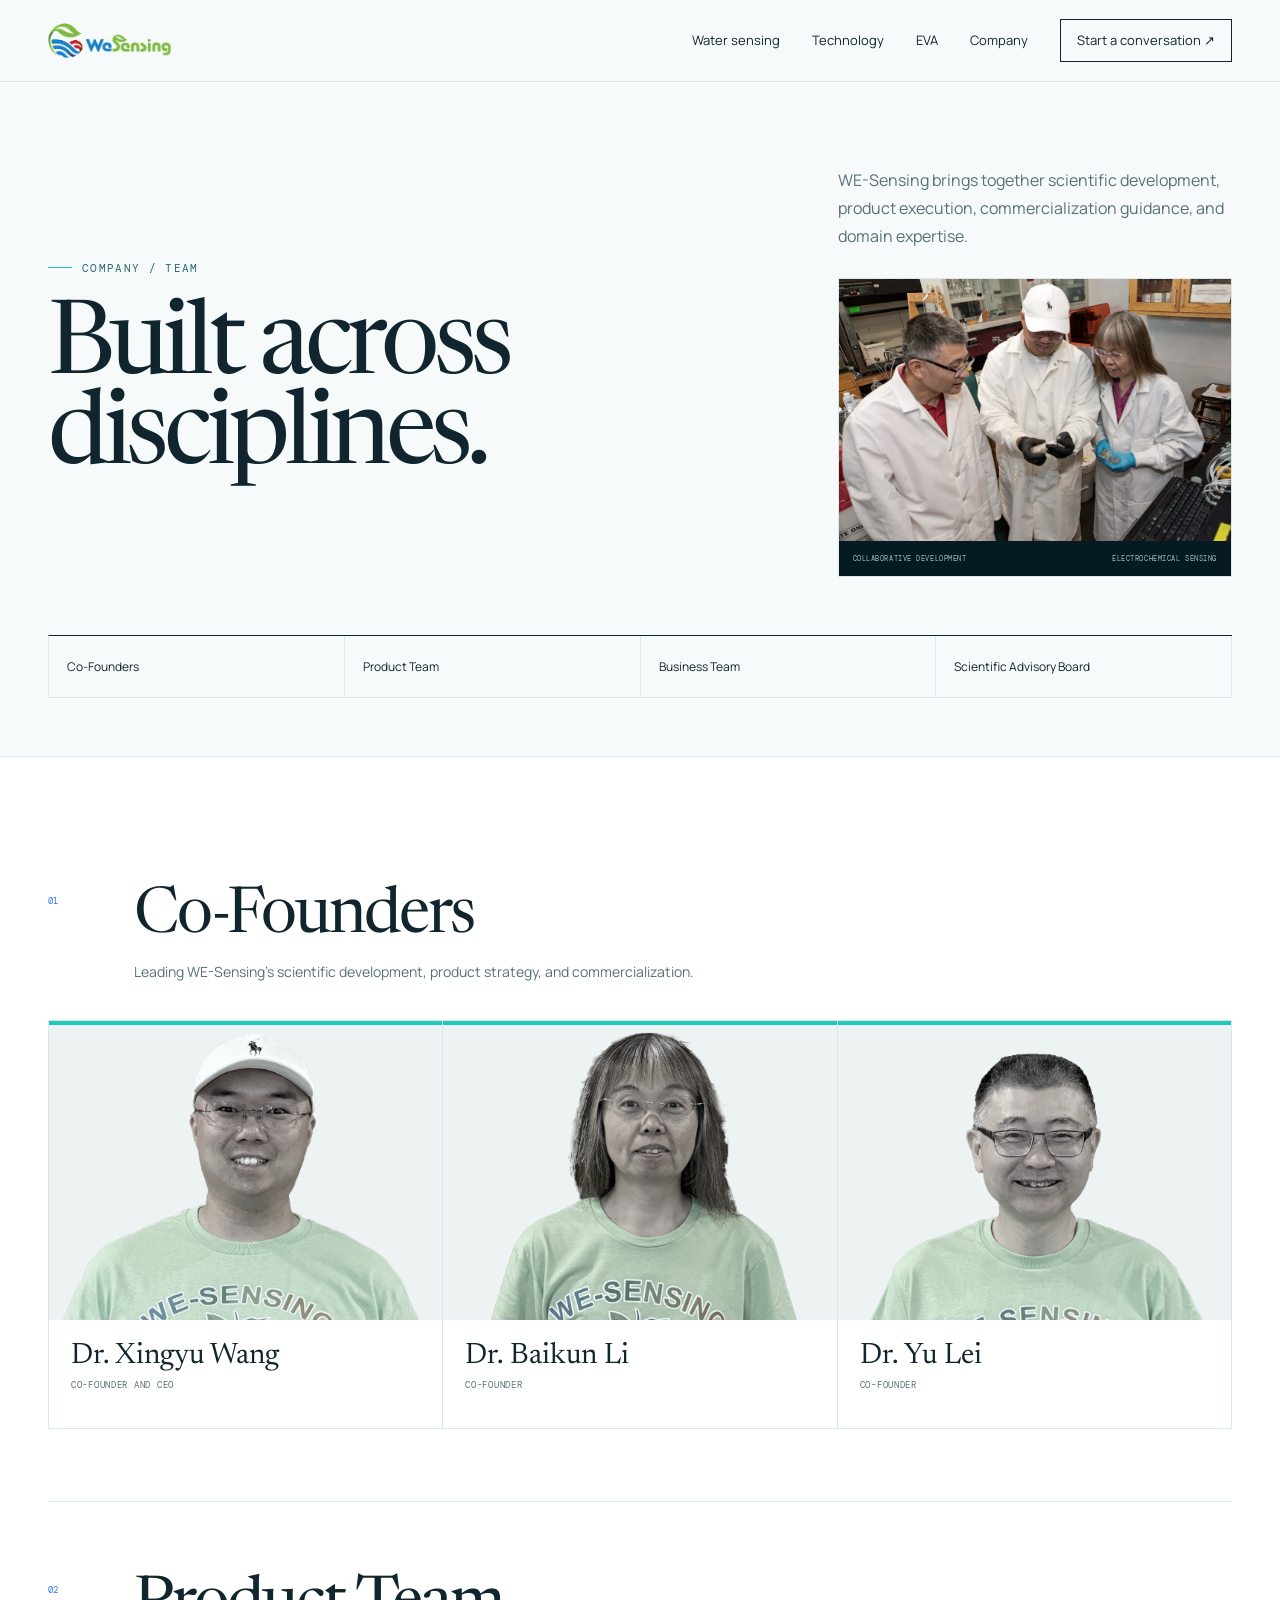
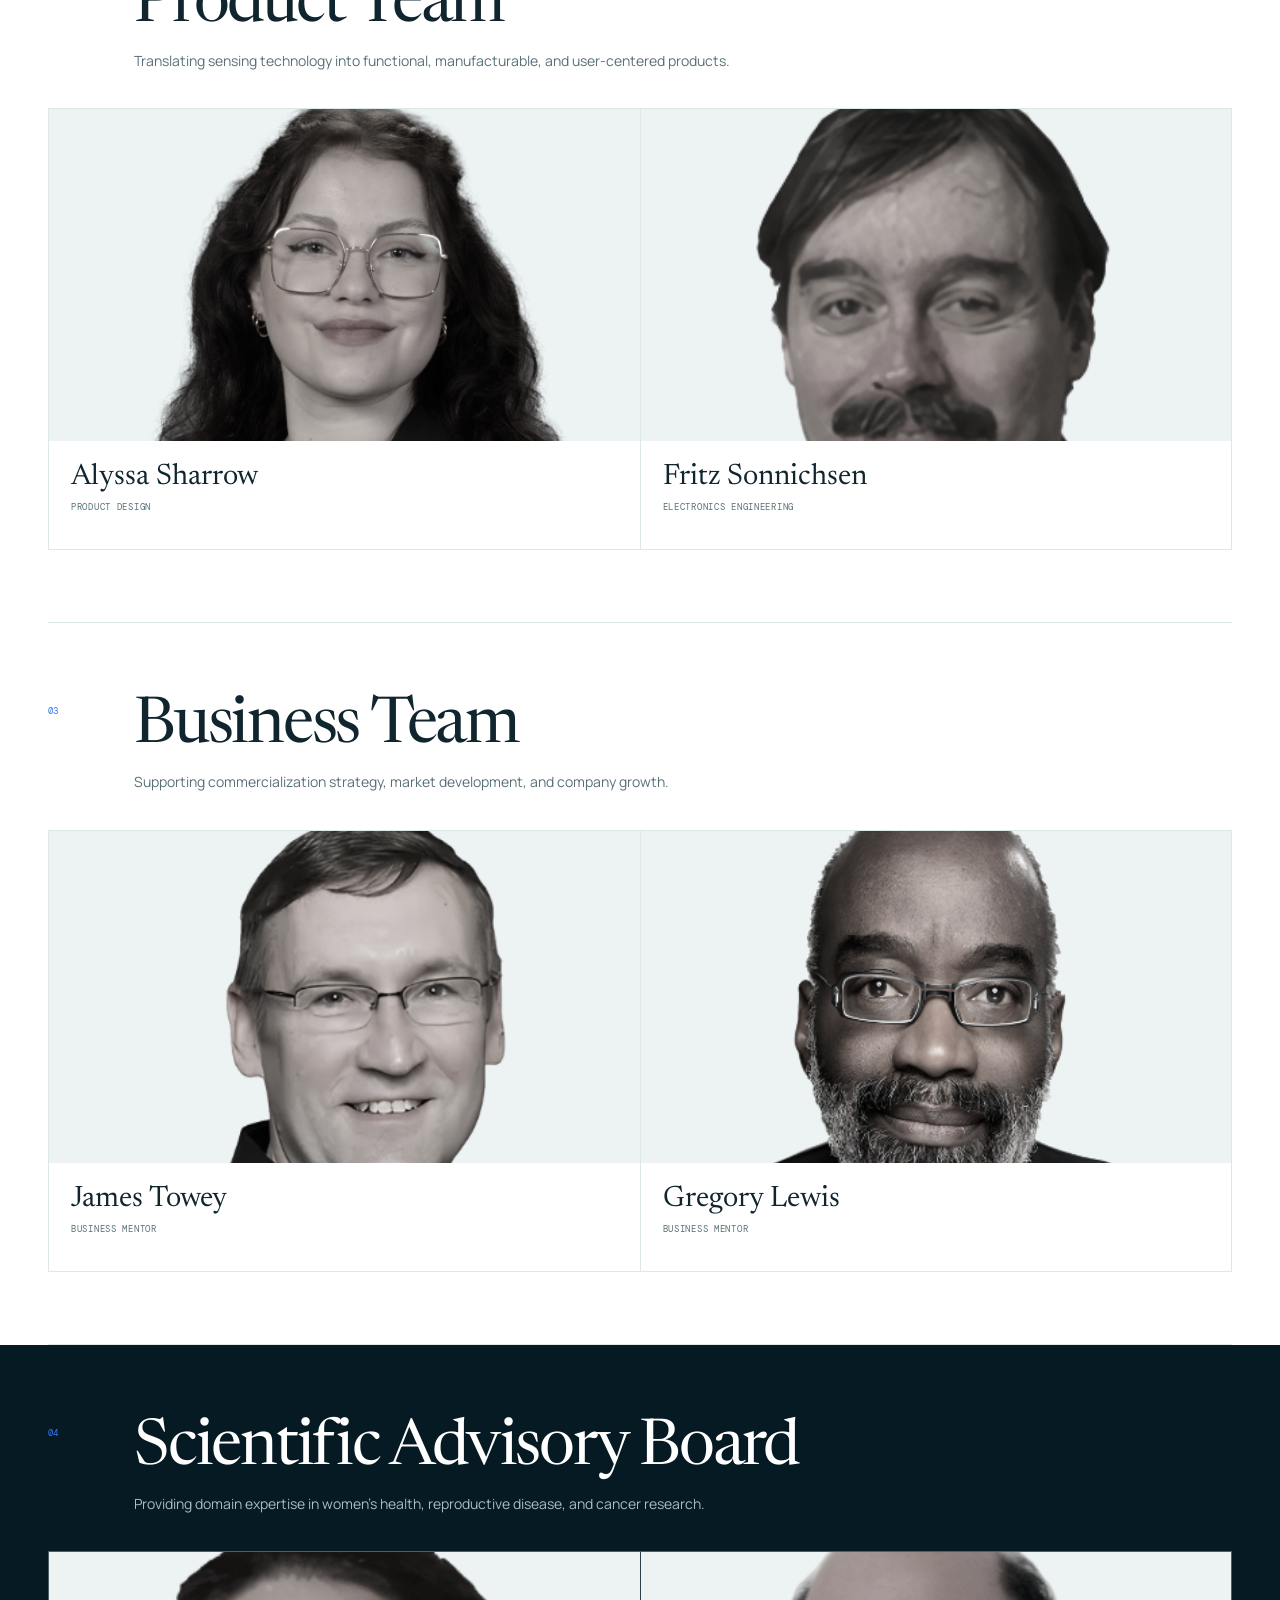
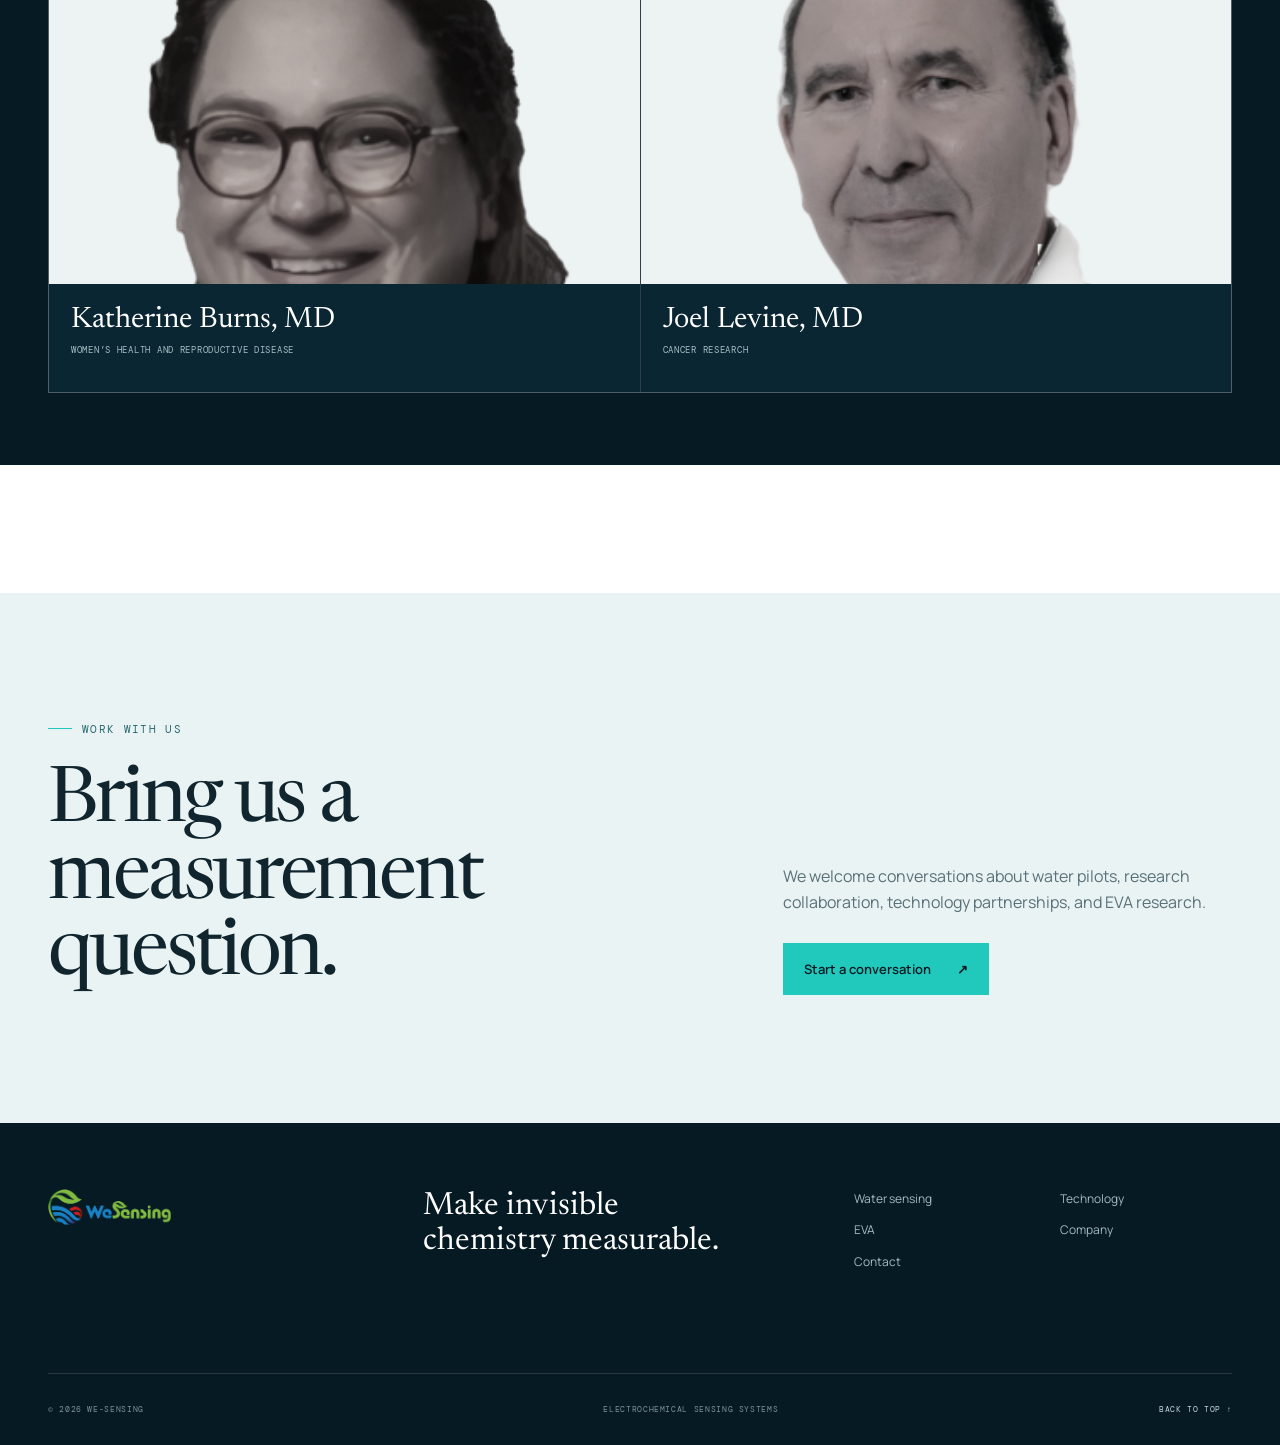
==== company/index.html @ c9e92849 "The major website." ====
<!doctype html>
<html lang="en" data-site-root="..">
<head>
  <meta charset="utf-8">
  <meta name="viewport" content="width=device-width, initial-scale=1">
  <meta name="description" content="Meet the co-founders, product contributors, business mentors, and scientific advisors supporting WE-Sensing.">
  <meta name="theme-color" content="#F6FAFA">
  <meta property="og:title" content="Company and Team | WE-Sensing">
  <meta property="og:description" content="Meet the multidisciplinary team supporting WE-Sensing and EVA.">
  <meta property="og:type" content="website">
  <meta property="og:url" content="https://we-sensing.com/company">
  <meta property="og:image" content="https://we-sensing.com/assets/og/we-sensing-social.jpg">
  <meta name="twitter:card" content="summary_large_image">
  <link rel="canonical" href="https://we-sensing.com/company">
  <title>Company and Team | WE-Sensing</title>
  <link rel="preconnect" href="https://fonts.googleapis.com">
  <link rel="preconnect" href="https://fonts.gstatic.com" crossorigin>
  <link href="https://fonts.googleapis.com/css2?family=DM+Mono:wght@400;500&amp;family=Manrope:wght@400;500;600&amp;family=Newsreader:opsz,wght@6..72,400;6..72,500&amp;display=swap" rel="stylesheet">
  <link rel="icon" href="../assets/logos/WE-Sensing.png?v=20260802" type="image/png">
  <link rel="shortcut icon" href="../assets/logos/WE-Sensing.png?v=20260802" type="image/png">
  <link rel="stylesheet" href="../style.css">
  <link rel="stylesheet" href="../assets/page-extensions.css">
  <script src="../scripts/team-data.js" defer></script>
  <script src="../scripts/team-renderer.js" defer></script>
  <script src="../script.js" defer></script>
</head>
<body class="inner-page company-page">
  <a class="skip-link" href="#main-content">Skip to content</a>

  <header class="site-header is-light" id="site-header">
    <div class="nav-shell">
      <a class="brand" href="../" data-local-page="../index.html" aria-label="WE-Sensing home">
        <img class="brand-logo" src="../assets/logos/WE-Sensing.png" alt="">
      </a>
      <button class="nav-toggle" type="button" aria-expanded="false" aria-controls="primary-navigation"><span class="sr-only">Open navigation</span><span></span><span></span></button>
      <nav class="primary-nav" id="primary-navigation" aria-label="Primary navigation">
        <a href="../#water" data-local-page="../index.html#water">Water sensing</a>
        <a href="../#technology" data-local-page="../index.html#technology">Technology</a>
        <a href="../eva/" data-local-page="../eva/index.html">EVA</a>
        <a href="./" data-local-page="index.html" aria-current="page">Company</a>
        <a class="nav-contact" href="../#contact" data-local-page="../index.html#contact">Start a conversation <span aria-hidden="true">↗</span></a>
      </nav>
    </div>
  </header>

  <main id="main-content">
    <section class="inner-page-hero team-page-hero" aria-labelledby="team-page-title">
      <div class="page-width inner-page-hero__grid">
        <div class="reveal">
          <p class="kicker">Company / Team</p>
          <h1 id="team-page-title">Built across disciplines.</h1>
        </div>
        <div class="team-page-hero__aside reveal">
          <p class="inner-page-hero__intro">WE-Sensing brings together scientific development, product execution, commercialization guidance, and domain expertise.</p>
          <figure class="team-page-hero__image">
            <img src="../assets/team/team-at-work.webp" width="1024" height="685" alt="WE-Sensing team members examining a sensing component in a laboratory">
            <figcaption><span>Collaborative development</span><span>Electrochemical sensing</span></figcaption>
          </figure>
        </div>
      </div>
      <div class="page-width team-page-index" aria-label="Team groups">
        <a href="#co-founders">Co-Founders</a>
        <a href="#product-team">Product Team</a>
        <a href="#business-team">Business Team</a>
        <a href="#scientific-advisory-board">Scientific Advisory Board</a>
      </div>
    </section>

    <section class="team-directory-section section-pad" aria-label="Complete WE-Sensing team">
      <div class="page-width team-directory" data-team-view="full"></div>
      <noscript><p class="page-width">Enable JavaScript to view the complete team directory.</p></noscript>
    </section>

    <section class="company-cta section-pad" aria-labelledby="company-cta-title">
      <div class="page-width company-cta__grid">
        <div><p class="kicker">Work with us</p><h2 id="company-cta-title">Bring us a measurement question.</h2></div>
        <div><p>We welcome conversations about water pilots, research collaboration, technology partnerships, and EVA research.</p><a class="button button-primary" href="../#contact" data-local-page="../index.html#contact">Start a conversation <span aria-hidden="true">↗</span></a></div>
      </div>
    </section>
  </main>

  <footer class="site-footer">
    <div class="page-width footer-top">
      <a class="brand footer-brand" href="../" data-local-page="../index.html" aria-label="WE-Sensing home"><img class="brand-logo" src="../assets/logos/WE-Sensing.png" alt=""></a>
      <p>Make invisible chemistry measurable.</p>
      <nav aria-label="Footer navigation"><a href="../#water" data-local-page="../index.html#water">Water sensing</a><a href="../#technology" data-local-page="../index.html#technology">Technology</a><a href="../eva/" data-local-page="../eva/index.html">EVA</a><a href="./" data-local-page="index.html" aria-current="page">Company</a><a href="../#contact" data-local-page="../index.html#contact">Contact</a></nav>
    </div>
    <div class="page-width footer-bottom"><span>© <span id="current-year">2026</span> WE-Sensing</span><span>Electrochemical sensing systems</span><a href="#main-content">Back to top ↑</a></div>
  </footer>
</body>
</html>
---- style.css ----
:root {
  --paper: #f6fafa;
  --ink: #10252e;
  --muted: #597078;
  --deep: #061a24;
  --deep-soft: #0a2632;
  --aqua: #20c9bc;
  --blue: #3277f5;
  --line: #dce8e8;
  --white: #fff;
  --eva-ivory: #fbf5ef;
  --eva-aubergine: #442037;
  --eva-coral: #dd725f;
  --page: min(1320px, calc(100vw - 96px));
  --sans: "Manrope", Arial, sans-serif;
  --serif: "Newsreader", Georgia, serif;
  --mono: "DM Mono", monospace;
  --ease: cubic-bezier(.2, .65, .25, 1);
}

*, *::before, *::after { box-sizing: border-box; }
html { scroll-behavior: smooth; scroll-padding-top: 88px; }
body { margin: 0; overflow-x: hidden; background: var(--paper); color: var(--ink); font-family: var(--sans); font-size: 16px; line-height: 1.6; -webkit-font-smoothing: antialiased; }
body.nav-open { overflow: hidden; }
img, svg { display: block; max-width: 100%; }
a { color: inherit; text-decoration: none; }
button, input, textarea { font: inherit; }
button { color: inherit; }
p, h1, h2, h3, ul, ol, figure { margin: 0; }
ul, ol { padding: 0; list-style: none; }

.skip-link { position: fixed; top: 12px; left: 12px; z-index: 10000; padding: 10px 16px; background: var(--white); color: var(--deep); transform: translateY(-150%); transition: transform .2s; }
.skip-link:focus { transform: translateY(0); }
.sr-only { position: absolute; width: 1px; height: 1px; padding: 0; margin: -1px; overflow: hidden; clip: rect(0,0,0,0); white-space: nowrap; border: 0; }
.page-width { width: var(--page); margin-inline: auto; }
.section-pad { padding: clamp(96px, 10vw, 160px) 0; }

:focus-visible { outline: 2px solid var(--blue); outline-offset: 4px; }
::selection { background: var(--aqua); color: var(--deep); }

.site-header { position: fixed; inset: 0 0 auto; z-index: 1000; height: 82px; color: var(--paper); transition: background .35s var(--ease), color .35s var(--ease), border-color .35s var(--ease), transform .35s var(--ease); border-bottom: 1px solid rgba(255,255,255,.12); }
.site-header.is-scrolled, .site-header.is-light { background: rgba(246,250,250,.94); color: var(--ink); border-color: var(--line); backdrop-filter: blur(16px); }
.nav-shell { width: var(--page); height: 100%; margin-inline: auto; display: flex; align-items: center; justify-content: space-between; }
.brand { display: inline-flex; align-items: center; gap: 12px; font-family: var(--mono); font-size: 13px; font-weight: 500; letter-spacing: .08em; }
.brand-mark { width: 36px; height: 36px; fill: none; stroke: currentColor; stroke-width: 1.6; }
.brand-mark path { stroke: var(--aqua); stroke-width: 2.3; }
.brand-logo { width: auto; height: 36px; object-fit: contain; }
.primary-nav { display: flex; align-items: center; gap: clamp(22px, 2.5vw, 42px); font-size: 13px; }
.primary-nav a { position: relative; padding: 9px 0; }
.primary-nav a:not(.nav-contact)::after { content: ""; position: absolute; left: 0; bottom: 2px; width: 100%; height: 1px; background: currentColor; transform: scaleX(0); transform-origin: right; transition: transform .3s var(--ease); }
.primary-nav a:hover::after, .primary-nav a[aria-current="true"]::after { transform: scaleX(1); transform-origin: left; }
.nav-contact { border: 1px solid currentColor; padding: 10px 16px !important; transition: background .2s, color .2s, border-color .2s; }
.nav-contact:hover { background: var(--aqua); border-color: var(--aqua); color: var(--deep); }
.nav-toggle { display: none; width: 44px; height: 44px; border: 0; padding: 0; background: transparent; cursor: pointer; align-items: center; justify-content: center; flex-direction: column; gap: 7px; }
.nav-toggle > span:not(.sr-only) { width: 24px; height: 1px; background: currentColor; transition: transform .25s var(--ease); }

.hero { position: relative; min-height: 920px; height: max(720px, 100svh); padding-top: 82px; overflow: hidden; background: var(--deep); color: var(--white); }
.hero::before { content: ""; position: absolute; inset: 0; opacity: .28; background-image: linear-gradient(rgba(255,255,255,.055) 1px, transparent 1px), linear-gradient(90deg, rgba(255,255,255,.055) 1px, transparent 1px); background-size: 72px 72px; mask-image: linear-gradient(to right, black, transparent 72%); }
.hero-grid { position: relative; height: 100%; display: grid; grid-template-columns: minmax(0, .92fr) minmax(480px, 1.08fr); gap: clamp(48px, 7vw, 112px); align-items: center; padding-bottom: 42px; }
.hero-copy { position: relative; z-index: 2; padding: 60px 0 80px; }
.eyebrow { display: flex; flex-wrap: wrap; gap: 12px 24px; margin-bottom: 34px; font-family: var(--mono); font-size: 11px; letter-spacing: .11em; text-transform: uppercase; color: #9eb5bc; }
.eyebrow span + span::before { content: ""; display: inline-block; width: 4px; height: 4px; margin: 0 13px 2px 0; border-radius: 50%; background: var(--aqua); }
.hero h1 { max-width: 760px; font-family: var(--serif); font-weight: 400; font-size: clamp(66px, 7.4vw, 122px); line-height: .89; letter-spacing: -.052em; }
.hero h1 em { display: block; color: var(--aqua); font-style: italic; }
.hero-intro { max-width: 630px; margin-top: 38px; color: #bfd0d5; font-size: clamp(17px, 1.5vw, 21px); line-height: 1.65; }
.hero-actions { display: flex; align-items: center; gap: 28px; margin-top: 40px; }
.button { min-height: 52px; display: inline-flex; align-items: center; justify-content: center; gap: 26px; padding: 14px 20px; border: 1px solid transparent; border-radius: 0; cursor: pointer; font-size: 13px; font-weight: 600; transition: transform .2s var(--ease), background .2s, color .2s; }
.button:hover { transform: translateY(-2px); }
.button-primary { background: var(--aqua); color: var(--deep); }
.button-primary:hover { background: #5fe1d7; }
.text-link { font-size: 13px; border-bottom: 1px solid rgba(255,255,255,.35); padding: 7px 0; }
.text-link:hover { border-color: var(--aqua); color: var(--aqua); }

.hero-instrument { position: relative; width: 100%; aspect-ratio: 1 / .94; max-height: 690px; border: 1px solid rgba(255,255,255,.18); background: rgba(5,29,40,.62); box-shadow: 0 34px 100px rgba(0,0,0,.22); }
.hero-instrument::after { content: ""; position: absolute; inset: 18px; border: 1px solid rgba(255,255,255,.06); pointer-events: none; }
.instrument-meta, .instrument-footer { position: absolute; z-index: 2; left: 26px; right: 26px; display: flex; justify-content: space-between; align-items: center; font-family: var(--mono); font-size: 9px; letter-spacing: .08em; color: #92aeb6; text-transform: uppercase; }
.instrument-meta { top: 24px; }
.instrument-footer { bottom: 23px; justify-content: flex-start; gap: 24px; }
.instrument-footer > span { display: inline-flex; align-items: center; gap: 7px; }
.instrument-status { margin-left: auto; color: #c6d7db; }
.instrument-status i { width: 5px; height: 5px; border-radius: 50%; background: var(--aqua); box-shadow: 0 0 0 4px rgba(32,201,188,.1); animation: pulse 2s infinite; }
.dot { width: 7px; height: 7px; border-radius: 50%; }
.dot-aqua { background: var(--aqua); }.dot-blue { background: var(--blue); }
.interface-visual { width: 100%; height: 100%; padding: 54px 12px 58px; }
.grid-lines path { fill: none; stroke: #8bb0b7; stroke-width: .6; }
.fluid-line { fill: none; stroke: var(--aqua); stroke-width: 2; }
.fluid { animation: fluid-shift 7s ease-in-out infinite alternate; transform-origin: center; }
.ions circle { fill: var(--aqua); opacity: .8; animation: ion-drift 5s ease-in-out infinite alternate; }
.ions circle:nth-child(2n) { fill: var(--blue); animation-delay: -2s; }
.electrode path:first-child { fill: #c6d6d8; }.electrode path:not(:first-child) { stroke: #3277f5; stroke-width: 8; }
.signal { fill: none; stroke: #20c9bc; stroke-width: 2; }.signal-point { fill: #20c9bc; filter: url(#softGlow); }
.probe-lines path { stroke: #20c9bc; stroke-width: .7; stroke-dasharray: 4 6; opacity: .4; }
.hero-index { position: absolute; left: 0; bottom: 0; padding: 11px 24px; background: var(--aqua); color: var(--deep); font-family: var(--mono); font-size: 9px; letter-spacing: .1em; }
@keyframes ion-drift { to { transform: translateY(20px); opacity: .35; } }
@keyframes fluid-shift { to { transform: translateY(8px) scaleX(1.02); } }
@keyframes pulse { 50% { box-shadow: 0 0 0 8px rgba(32,201,188,0); } }

.credibility { border-bottom: 1px solid var(--line); background: var(--white); }
.credibility-grid { display: grid; grid-template-columns: .8fr 2.2fr; gap: 48px; min-height: 118px; align-items: center; }
.credibility-lead { max-width: 230px; font-family: var(--serif); font-size: 20px; line-height: 1.25; }
.credibility ul { height: 100%; display: grid; grid-template-columns: repeat(4, 1fr); }
.credibility li { display: flex; flex-direction: column; justify-content: center; gap: 6px; padding: 24px 28px; border-left: 1px solid var(--line); font-size: 12px; }
.credibility li span { color: var(--blue); font-family: var(--mono); font-size: 9px; }

.section-heading { max-width: 850px; margin-bottom: clamp(54px, 7vw, 96px); }
.split-heading { max-width: none; display: grid; grid-template-columns: minmax(0, 1.4fr) minmax(300px, .6fr); gap: clamp(64px, 10vw, 150px); align-items: end; }
.kicker { margin-bottom: 26px; color: #2b6971; font-family: var(--mono); font-size: 11px; letter-spacing: .12em; text-transform: uppercase; }
.kicker::before { content: ""; display: inline-block; width: 24px; height: 1px; margin: 0 10px 4px 0; background: var(--aqua); }
.section-heading h2, .contact-copy h2 { max-width: 920px; font-family: var(--serif); font-size: clamp(48px, 5.8vw, 88px); font-weight: 400; line-height: .98; letter-spacing: -.042em; }
.section-heading > p, .split-heading > p { max-width: 530px; color: var(--muted); font-size: 16px; line-height: 1.75; }

.water-section { background: var(--paper); }
.water-narrative { display: grid; grid-template-columns: 1.35fr .65fr; gap: 0; border-top: 1px solid var(--line); border-bottom: 1px solid var(--line); }
.water-field { position: relative; min-height: 580px; overflow: hidden; display: flex; flex-direction: column; justify-content: center; border-right: 1px solid var(--line); background: #eef6f6; }
.water-field::after { content: ""; position: absolute; inset: 0; background: radial-gradient(circle at 50% 50%, transparent 0 35%, rgba(246,250,250,.55) 80%); pointer-events: none; }
.water-field svg { width: 120%; margin-left: -10%; }
.water-field-labels, .water-field-legend { position: absolute; z-index: 2; left: 28px; right: 28px; display: flex; justify-content: space-between; font-family: var(--mono); font-size: 9px; letter-spacing: .1em; color: var(--muted); }
.water-field-labels { top: 25px; }.water-field-legend { bottom: 25px; justify-content: flex-start; gap: 28px; }
.water-field-legend span::before { content: ""; display: inline-block; width: 14px; height: 2px; margin: 0 7px 3px 0; background: var(--aqua); }
.water-field-legend span:nth-child(2)::before { background: var(--blue); }.water-field-legend span:nth-child(3)::before { background: var(--muted); }
.water-traces path { fill: none; stroke-width: 2; stroke: var(--aqua); }
.water-traces path:nth-child(2) { stroke: var(--blue); }.water-traces path:nth-child(3) { stroke: #768a91; }
.channel-markers circle { fill: var(--paper); stroke: var(--deep); stroke-width: 2; }
.water-principles { display: grid; grid-template-rows: repeat(3, 1fr); }
.water-principles li { padding: 34px 0 34px clamp(34px, 4vw, 62px); border-bottom: 1px solid var(--line); display: flex; flex-direction: column; justify-content: center; }
.water-principles li:last-child { border: 0; }
.water-principles span { color: var(--blue); font-family: var(--mono); font-size: 9px; letter-spacing: .1em; }
.water-principles h3 { margin: 12px 0 8px; font-family: var(--serif); font-size: 27px; font-weight: 400; }
.water-principles p { max-width: 400px; color: var(--muted); font-size: 13px; line-height: 1.65; }

.workflow-section { position: relative; overflow: hidden; background: var(--deep); color: var(--white); }
.workflow-section::before { content: ""; position: absolute; inset: 0; background: linear-gradient(90deg, rgba(32,201,188,.08), transparent 42%); }
.on-dark .kicker { color: #8fc2c2; }.on-dark > p { color: #9fb5bc; }
.workflow-grid { position: relative; display: grid; grid-template-columns: repeat(4, 1fr); border: 1px solid rgba(255,255,255,.15); }
.workflow-grid::before { content: ""; position: absolute; top: 165px; left: 12.5%; right: 12.5%; height: 1px; background: repeating-linear-gradient(90deg, rgba(32,201,188,.7) 0 7px, transparent 7px 14px); }
.workflow-grid li { position: relative; min-height: 390px; padding: 30px; border-right: 1px solid rgba(255,255,255,.15); display: flex; flex-direction: column; }
.workflow-grid li:last-child { border: 0; }
.workflow-number { font-family: var(--mono); font-size: 9px; color: #7e9ca4; }
.workflow-grid h3 { margin: auto 0 12px; font-family: var(--serif); font-size: 32px; font-weight: 400; }
.workflow-grid p { color: #9fb5bc; font-size: 13px; line-height: 1.7; }
.workflow-icon { position: absolute; top: 115px; left: 50%; width: 92px; height: 92px; transform: translateX(-50%); border: 1px solid rgba(255,255,255,.22); border-radius: 50%; background: var(--deep); }
.fluid-icon i { position: absolute; left: 23px; width: 45px; height: 10px; border-top: 1px solid var(--aqua); border-radius: 50%; }.fluid-icon i:nth-child(1){top:29px}.fluid-icon i:nth-child(2){top:43px}.fluid-icon i:nth-child(3){top:57px}
.sensor-icon::before { content:""; position:absolute; inset:24px; border:1px solid var(--blue); }.sensor-icon i { position:absolute; width:1px; height:16px; top:8px; left:45px; background:var(--blue); }.sensor-icon i:nth-child(2){top:auto;bottom:8px}.sensor-icon i:nth-child(3){height:1px;width:16px;top:45px;left:8px}
.data-icon i { position:absolute; left:18px; right:18px; top:44px; height:1px; background:var(--aqua); transform:rotate(-12deg); box-shadow: 12px -12px 0 -0.1px var(--aqua), 25px 5px 0 -0.1px var(--aqua); }
.decision-icon i:first-child { position:absolute; inset:24px; border:1px solid var(--aqua); transform:rotate(45deg); }.decision-icon i:last-child { position:absolute; width:8px; height:8px; left:42px; top:42px; background:var(--aqua); border-radius:50%; }

.technology-section { background: var(--white); }
.stack-layout { display: grid; grid-template-columns: 1.06fr .94fr; gap: clamp(60px, 9vw, 140px); align-items: center; }
.stack-visual { position: relative; min-height: 620px; perspective: 1200px; }
.stack-visual::before { content: ""; position: absolute; left: 10%; right: 10%; bottom: 4%; height: 20%; background: rgba(6,26,36,.2); filter: blur(32px); transform: rotateX(65deg); }
.stack-layer { position: absolute; left: 7%; width: 86%; height: 130px; padding: 24px 30px; display: grid; grid-template-columns: 38px 1fr; align-content: center; border: 1px solid var(--line); background: rgba(246,250,250,.94); box-shadow: 0 20px 40px rgba(16,37,46,.09); transform: rotateX(57deg) rotateZ(-4deg); transform-origin: center; }
.stack-layer span { grid-row: span 2; color: var(--blue); font-family: var(--mono); font-size: 10px; }
.stack-layer strong { font-family: var(--serif); font-size: 24px; font-weight: 400; }.stack-layer small { color: var(--muted); font-family: var(--mono); font-size: 9px; letter-spacing: .05em; }
.layer-1 { top: 420px; border-bottom: 5px solid var(--blue); }.layer-2 { top: 315px; }.layer-3 { top: 210px; }.layer-4 { top: 105px; border-top: 5px solid var(--aqua); }
.stack-copy article { display: grid; grid-template-columns: 45px 1fr; gap: 16px; padding: 25px 0; border-bottom: 1px solid var(--line); }
.stack-copy article:first-child { border-top: 1px solid var(--line); }
.stack-copy article > span { color: var(--blue); font-family: var(--mono); font-size: 9px; }
.stack-copy h3 { margin-bottom: 6px; font-size: 17px; font-weight: 600; }.stack-copy p { color: var(--muted); font-size: 13px; line-height: 1.7; }

.applications-section { background: var(--paper); }
.application-list { border-top: 1px solid var(--ink); }
.application-list article { display: grid; grid-template-columns: 70px 1.15fr .8fr 40px; gap: 28px; align-items: center; min-height: 152px; border-bottom: 1px solid var(--line); transition: background .25s, padding .25s var(--ease); }
.application-list article:hover { padding-inline: 18px; background: var(--white); }
.application-index, .application-label { color: var(--blue); font-family: var(--mono); font-size: 9px; letter-spacing: .08em; text-transform: uppercase; }
.application-list h3 { margin-top: 8px; font-family: var(--serif); font-size: clamp(30px, 3vw, 44px); font-weight: 400; }
.application-list article > p { max-width: 370px; color: var(--muted); font-size: 13px; }.application-arrow { font-size: 24px; }

.eva-section { position: relative; overflow: hidden; background: var(--eva-ivory); color: var(--eva-aubergine); }
.eva-orbit { position: absolute; width: 800px; height: 800px; right: -360px; top: -310px; border: 1px solid rgba(68,32,55,.12); border-radius: 50%; box-shadow: 0 0 0 80px rgba(68,32,55,.025), 0 0 0 160px rgba(68,32,55,.02); }
.eva-grid { position: relative; display: grid; grid-template-columns: .75fr 1.25fr; gap: clamp(56px, 8vw, 120px); align-items: center; }
.eva-copy h2 { font-family: var(--serif); font-size: clamp(50px, 5vw, 76px); font-weight: 400; line-height: .98; letter-spacing: -.04em; }
.eva-lead { margin: 32px 0 18px; color: var(--eva-coral); font-family: var(--serif); font-size: 28px; }
.eva-copy > p:not(.kicker):not(.eva-lead) { max-width: 580px; color: #755a6b; font-size: 15px; line-height: 1.75; }
.button-eva { margin-top: 34px; background: var(--eva-aubergine); color: var(--white); }.button-eva:hover { background: #61304f; }
.eva-visual { min-width: 0; display: grid; grid-template-columns: 1.2fr 56px .75fr 56px .78fr; align-items: center; }
.eva-step { position: relative; }
.eva-step-label { display: block; margin-bottom: 15px; color: #836979; font-family: var(--mono); font-size: 8px; letter-spacing: .08em; }
.eva-step__image { display:block; width:100%; object-fit:contain; }
.eva-step__image--pad { height:480px; }
.eva-step__image--reader { height:168px; }
.eva-step__image--application { height:270px; }
.eva-connector { position: relative; height: 1px; background: #cdbfc7; }.eva-connector::before,.eva-connector::after { content:"";position:absolute;top:-3px;width:7px;height:7px;border-radius:50%;background:var(--aqua) }.eva-connector::before{left:0}.eva-connector::after{right:0}.eva-connector span { position:absolute; left:50%; top:0; width:32px; height:1px; transform:translateX(-50%); background:var(--aqua); }
.eva-notice { position: relative; display: grid; grid-template-columns: 200px 1fr; gap: 36px; margin-top: 80px; padding-top: 26px; border-top: 1px solid #cdbfc7; }
.eva-notice span { color: var(--eva-coral); font-family: var(--mono); font-size: 9px; letter-spacing: .1em; text-transform: uppercase; }.eva-notice p { color: #755a6b; font-size: 13px; }

.company-section { background: var(--white); }
.company-grid { display: grid; grid-template-columns: 1.28fr .72fr; gap: 64px; align-items: start; }
.lab-figure { background: var(--deep); }
.lab-figure img { width: 100%; aspect-ratio: 1.35/1; object-fit: cover; filter: saturate(.72) contrast(1.03); }
.lab-figure figcaption { display: flex; justify-content: space-between; padding: 18px 20px; color: #a5b9bf; font-family: var(--mono); font-size: 8px; letter-spacing: .08em; text-transform: uppercase; }
.team-preview { border-top: 1px solid var(--ink); }
.team-preview article { display: grid; grid-template-columns: 62px 1fr; gap: 18px; align-items: center; min-height: 102px; border-bottom: 1px solid var(--line); }
.team-preview img { width: 62px; height: 72px; object-fit: cover; object-position: top; filter: grayscale(1); transition: filter .25s; }.team-preview article:hover img { filter: grayscale(0); }
.team-preview h3 { font-family: var(--serif); font-size: 21px; font-weight: 400; }.team-preview p { color: var(--muted); font-family: var(--mono); font-size: 8px; letter-spacing: .08em; text-transform: uppercase; }.team-preview .mentor-row { min-height: 84px; }.team-preview .mentor-row img { width: 52px; height: 60px; }

.contact-section { background: #eaf3f3; }
.contact-grid { display: grid; grid-template-columns: .78fr 1.22fr; gap: clamp(70px, 10vw, 150px); align-items: start; }
.contact-copy > p:not(.kicker) { max-width: 470px; margin: 28px 0 45px; color: var(--muted); }
.contact-route { display: grid; grid-template-columns: 42px 1fr; gap: 16px; padding: 14px 0; border-top: 1px solid #cbdcdc; }
.contact-route span { color: var(--blue); font-family: var(--mono); font-size: 9px; }.contact-route p { font-size: 13px; }
.inquiry-form { padding: clamp(28px, 4vw, 54px); background: var(--white); border: 1px solid var(--line); }
.inquiry-form fieldset { margin: 0 0 28px; padding: 0; border: 0; }.inquiry-form legend, .inquiry-form > label, .field-row label { display:block; margin-bottom: 12px; font-size: 12px; font-weight: 600; }.inquiry-form label > span { color: var(--muted); font-weight: 400; }
.category-grid { display: grid; grid-template-columns: repeat(2, 1fr); border-top: 1px solid var(--line); border-left: 1px solid var(--line); }
.category-grid label { position: relative; margin: 0; min-height: 54px; border-right: 1px solid var(--line); border-bottom: 1px solid var(--line); cursor: pointer; }
.category-grid input { position: absolute; opacity: 0; }.category-grid span { height: 100%; padding: 13px 14px; display: flex; align-items: center; color: var(--ink); font-size: 11px; line-height: 1.25; transition: background .2s, color .2s; }.category-grid input:checked + span { background: var(--deep); color: var(--white); }.category-grid input:focus-visible + span { outline: 2px solid var(--blue); outline-offset: -3px; }
.field-row { display: grid; grid-template-columns: 1fr 1fr; gap: 18px; }
.inquiry-form input[type="text"], .inquiry-form input[type="email"], .inquiry-form textarea { width: 100%; margin-top: 8px; padding: 12px 0; border: 0; border-bottom: 1px solid #bdcece; border-radius: 0; background: transparent; color: var(--ink); resize: vertical; transition: border-color .2s; }
.inquiry-form input:focus, .inquiry-form textarea:focus { outline: 0; border-color: var(--blue); box-shadow: 0 1px 0 var(--blue); }
.form-footer { display: flex; align-items: center; justify-content: space-between; gap: 30px; margin-top: 28px; }.form-footer p { max-width: 310px; color: var(--muted); font-size: 10px; line-height: 1.5; }
.form-honeypot { position:absolute; width:1px; height:1px; overflow:hidden; clip:rect(0,0,0,0); white-space:nowrap; }.form-status { margin-top:18px; font-size:12px; line-height:1.5; }.form-status.is-success { color:#167269; }.form-status.is-error { color:#a3382c; }.inquiry-form button[disabled] { cursor:wait; opacity:.72; }

.site-footer { background: var(--deep); color: var(--white); }
.footer-top { min-height: 250px; display: grid; grid-template-columns: .85fr 1fr 1fr; gap: 54px; align-items: start; padding-top: 66px; }
.footer-brand { font-size: 12px; }.footer-top > p { max-width: 310px; font-family: var(--serif); font-size: 32px; line-height: 1.1; }
.footer-top nav { display: grid; grid-template-columns: 1fr 1fr; gap: 12px 34px; color: #a5bac0; font-size: 12px; }.footer-top nav a:hover { color: var(--aqua); }
.footer-bottom { min-height: 72px; display: grid; grid-template-columns: 1fr 1fr auto; align-items: center; border-top: 1px solid rgba(255,255,255,.14); color: #78939b; font-family: var(--mono); font-size: 8px; letter-spacing: .08em; text-transform: uppercase; }
.footer-bottom a { color: #c5d4d8; }

.reveal { opacity: 0; transform: translateY(26px); transition: opacity .8s var(--ease), transform .8s var(--ease); }
.reveal.is-visible { opacity: 1; transform: none; }

@media (max-width: 1100px) {
  :root { --page: min(100% - 56px, 1180px); }
  .hero { min-height: 780px; height: auto; }
  .hero-grid { grid-template-columns: 1fr 1fr; gap: 42px; padding-block: 80px; }
  .hero h1 { font-size: clamp(58px, 7vw, 84px); }
  .credibility-grid { grid-template-columns: 1fr; padding-top: 25px; }
  .credibility ul { min-height: 95px; }
  .workflow-grid li { padding: 24px 20px; }
  .eva-grid { grid-template-columns: 1fr; }
  .eva-copy { max-width: 800px; }
  .eva-visual { max-width: 850px; }
}

@media (max-width: 860px) {
  :root { --page: calc(100% - 40px); }
  .site-header { height: 72px; }.nav-shell { width: calc(100% - 32px); }
  .nav-toggle { display: flex; z-index: 3; }
  .nav-toggle[aria-expanded="true"] > span:nth-last-child(2) { transform: translateY(4px) rotate(45deg); }.nav-toggle[aria-expanded="true"] > span:last-child { transform: translateY(-4px) rotate(-45deg); }
  .primary-nav { position: fixed; inset: 0; z-index: 2; padding: 120px 24px 50px; display: flex; flex-direction: column; align-items: stretch; gap: 0; background: var(--deep); color: var(--white); transform: translateX(100%); transition: transform .35s var(--ease); }
  .primary-nav.is-open { transform: none; }.primary-nav a { padding: 18px 4px; border-bottom: 1px solid rgba(255,255,255,.15); font-family: var(--serif); font-size: 28px; }.primary-nav .nav-contact { margin-top: 28px; padding: 16px !important; font-family: var(--sans); font-size: 13px; text-align:center; }
  .hero { padding-top: 72px; }.hero-grid { grid-template-columns: 1fr; padding: 70px 0 100px; }.hero-copy { padding: 0; }.hero-instrument { width: min(100%, 680px); }.hero-index { display: none; }
  .split-heading { grid-template-columns: 1fr; gap: 28px; }.section-heading h2, .contact-copy h2 { font-size: clamp(44px, 9vw, 70px); }
  .water-narrative { grid-template-columns: 1fr; }.water-field { min-height: 440px; border-right: 0; border-bottom: 1px solid var(--line); }.water-principles li { min-height: 180px; padding: 30px 24px; }
  .workflow-grid { grid-template-columns: 1fr 1fr; }.workflow-grid::before { display:none }.workflow-grid li { min-height: 330px; border-bottom:1px solid rgba(255,255,255,.15) }.workflow-grid li:nth-child(2){border-right:0}.workflow-grid li:nth-child(3){border-bottom:0}
  .stack-layout { grid-template-columns: 1fr; }.stack-visual { min-height: 570px; max-width: 680px; width: 100%; margin:auto; }
  .application-list article { grid-template-columns: 50px 1fr 32px; gap: 18px; padding-block: 24px; }.application-list article > p { grid-column: 2; }.application-arrow { grid-column: 3; grid-row: 1 / span 2; }
  .company-grid { grid-template-columns: 1fr; }.team-preview { display: grid; grid-template-columns: 1fr 1fr; }.team-preview article:nth-child(2) { border-top:1px solid var(--ink) }
  .contact-grid { grid-template-columns: 1fr; }.contact-copy { max-width: 680px; }
  .footer-top { grid-template-columns: 1fr 1fr; }.footer-top nav { grid-column: 2; grid-row: 1 / span 2; }.footer-bottom { grid-template-columns: 1fr auto; }.footer-bottom span:nth-child(2) { display:none; }
}

@media (max-width: 600px) {
  :root { --page: calc(100% - 32px); }
  .section-pad { padding: 82px 0; }
  .brand { font-size: 11px; }.brand-mark { width: 31px; height: 31px; }.brand-logo { width:auto; height:31px; }
  .hero-grid { gap: 48px; padding-top: 52px; }.eyebrow { margin-bottom: 24px; }.hero h1 { font-size: clamp(52px, 16vw, 72px); }.hero-intro { margin-top: 28px; font-size: 16px; }.hero-actions { align-items:stretch; flex-direction:column; gap:14px }.hero-actions .button { width:100% }.text-link { align-self:flex-start }
  .hero-instrument { min-height: 410px; aspect-ratio: auto; }.interface-visual { padding-inline: 0; }.instrument-footer { gap:13px; flex-wrap:wrap }.instrument-status { width:100%; margin-left:0 }
  .credibility-grid { width:100%; gap:18px; }.credibility-lead { padding-inline:16px }.credibility ul { grid-template-columns:1fr 1fr }.credibility li { min-height:84px; padding:18px 16px; border-top:1px solid var(--line) }.credibility li:nth-child(odd){border-left:0}
  .section-heading { margin-bottom: 50px; }.section-heading h2, .contact-copy h2 { font-size: clamp(42px, 13vw, 58px); }.kicker { margin-bottom:20px }
  .water-field { min-height:340px }.water-field svg { width:150%; margin-left:-25% }.water-field-legend { gap:14px; flex-wrap:wrap }
  .workflow-grid { grid-template-columns:1fr }.workflow-grid li { min-height:310px; border-right:0; border-bottom:1px solid rgba(255,255,255,.15)!important }.workflow-grid li:last-child{border-bottom:0!important}
  .stack-visual { min-height:470px }.stack-layer { left:0; width:100%; height:110px; padding:17px 18px }.stack-layer strong{font-size:20px}.layer-1{top:340px}.layer-2{top:255px}.layer-3{top:170px}.layer-4{top:85px}
  .application-list article { grid-template-columns:36px 1fr 26px }.application-list h3 { font-size:30px }.application-list article:hover { padding-inline:0 }
  .eva-copy h2 { font-size:clamp(43px, 13vw, 58px) }.eva-lead { font-size:24px }.eva-visual { grid-template-columns:1fr; gap:22px }.eva-step__image--pad { height:390px }.eva-connector { width:1px;height:38px;margin:auto }.eva-connector::before,.eva-connector::after { left:-3px }.eva-connector::before{top:0}.eva-connector::after{top:auto;bottom:0}.eva-connector span{display:none}.eva-reader,.eva-app { width:min(240px,75%); margin:auto }.eva-notice { grid-template-columns:1fr; gap:10px; margin-top:55px }
  .lab-figure figcaption { flex-direction:column;gap:6px }.team-preview { grid-template-columns:1fr }.team-preview article:nth-child(2) { border-top:0 }
  .inquiry-form { padding:24px 18px }.category-grid,.field-row { grid-template-columns:1fr }.category-grid label { min-height:48px }.form-footer { align-items:stretch; flex-direction:column }.form-footer .button { width:100% }
  .footer-top { grid-template-columns:1fr; gap:34px; padding-bottom:45px }.footer-top nav { grid-column:auto;grid-row:auto }.footer-bottom { min-height:82px }
}

@media (prefers-reduced-motion: reduce) {
  html { scroll-behavior: auto; }
  *, *::before, *::after { animation-duration: .01ms !important; animation-iteration-count: 1 !important; transition-duration: .01ms !important; }
  .reveal { opacity: 1; transform: none; }
}
---- assets/page-extensions.css ----
/* Additive page styles for centralized team content and dedicated routes. */

.button-outline {
  border-color: var(--ink);
  background: transparent;
  color: var(--ink);
}

.button-outline:hover {
  background: var(--ink);
  color: var(--white);
}

.button-eva {
  margin-top: 34px;
  background: var(--eva-aubergine);
  color: var(--white);
}

.button-eva:hover {
  background: #61304f;
}

/* Homepage team preview */
.team-preview-wrap {
  min-width: 0;
}

.team-preview.team-preview--founders {
  display: block;
  border-top: 1px solid var(--ink);
}

.team-preview .team-card {
  display: grid;
  grid-template-columns: 62px 1fr;
  gap: 18px;
  min-height: 102px;
  align-items: center;
  border-bottom: 1px solid var(--line);
}

.team-preview .team-card__portrait {
  width: 62px;
  height: 72px;
  overflow: hidden;
  background: #edf3f3;
}

.team-preview .team-card__portrait img {
  width: 100%;
  height: 100%;
  object-fit: cover;
  object-position: top;
  filter: grayscale(1);
  transition: filter .25s;
}

.team-preview .team-card:hover img {
  filter: grayscale(0);
}

.team-preview .team-card h3 {
  margin: 0;
  font-family: var(--serif);
  font-size: 21px;
  font-weight: 400;
}

.team-preview .team-card__role {
  color: var(--muted);
  font-family: var(--mono);
  font-size: 8px;
  letter-spacing: .08em;
  text-transform: uppercase;
}

.team-preview-support {
  padding: 28px 0 0;
}

.team-preview-support p {
  margin-bottom: 22px;
  color: var(--muted);
  font-size: 13px;
  line-height: 1.7;
}

/* Shared inner pages */
.inner-page {
  background: var(--paper);
}

.inner-page .site-header.is-light {
  background: rgba(246, 250, 250, .95);
  color: var(--ink);
  border-color: var(--line);
  backdrop-filter: blur(16px);
}

.inner-page-hero {
  padding: clamp(142px, 13vw, 196px) 0 58px;
  background: var(--paper);
  border-bottom: 1px solid var(--line);
}

.inner-page-hero__grid {
  display: grid;
  grid-template-columns: minmax(0, 1.08fr) minmax(320px, .62fr);
  gap: clamp(48px, 8vw, 112px);
  align-items: end;
}

.inner-page-hero h1 {
  max-width: 900px;
  font-family: var(--serif);
  font-size: clamp(62px, 8vw, 108px);
  font-weight: 400;
  line-height: .88;
  letter-spacing: -.052em;
}

.inner-page-hero__intro {
  max-width: 500px;
  color: var(--muted);
  font-size: 16px;
  line-height: 1.75;
}

.team-page-hero__aside {
  min-width: 0;
}

.team-page-hero .inner-page-hero__grid {
  align-items: center;
}

.team-page-hero__image {
  margin-top: 28px;
  border: 1px solid var(--line);
  background: var(--deep);
}

.team-page-hero__image img {
  width: 100%;
  height: auto;
  aspect-ratio: 3 / 2;
  object-fit: cover;
  filter: saturate(.72) contrast(1.03);
}

.team-page-hero__image figcaption {
  display: flex;
  justify-content: space-between;
  gap: 16px;
  padding: 12px 14px;
  color: #a5b9bf;
  font-family: var(--mono);
  font-size: 7px;
  letter-spacing: .08em;
  text-transform: uppercase;
}

.team-page-index {
  display: grid;
  grid-template-columns: repeat(4, 1fr);
  margin-top: 58px;
  border-top: 1px solid var(--ink);
  border-left: 1px solid var(--line);
}

.team-page-index a {
  min-height: 62px;
  display: flex;
  align-items: center;
  padding: 18px;
  border-right: 1px solid var(--line);
  border-bottom: 1px solid var(--line);
  font-size: 12px;
  transition: background .2s, color .2s;
}

.team-page-index a:hover {
  background: var(--deep);
  color: var(--white);
}

/* Complete team directory */
.team-directory-section {
  background: var(--white);
}

.team-group {
  padding: 72px 0;
  border-top: 1px solid var(--line);
}

.team-group:first-child {
  padding-top: 0;
  border-top: 0;
}

.team-group__heading {
  display: grid;
  grid-template-columns: 64px minmax(0, 1fr);
  gap: 22px;
  margin-bottom: 36px;
}

.team-group__index {
  padding-top: 9px;
  color: var(--blue);
  font-family: var(--mono);
  font-size: 9px;
}

.team-group__heading h2 {
  font-family: var(--serif);
  font-size: clamp(40px, 5vw, 68px);
  font-weight: 400;
  line-height: 1;
  letter-spacing: -.035em;
}

.team-group__heading div > p {
  max-width: 650px;
  margin-top: 12px;
  color: var(--muted);
  font-size: 14px;
}

.team-group__grid {
  display: grid;
  grid-template-columns: repeat(3, 1fr);
  gap: 1px;
  background: var(--line);
  border: 1px solid var(--line);
}

.team-group--operating .team-group__grid,
.team-group--supporting .team-group__grid,
.team-group--advisory .team-group__grid {
  grid-template-columns: repeat(2, minmax(0, 1fr));
}

.team-card {
  min-width: 0;
  background: var(--white);
}

.team-directory .team-card__portrait {
  position: relative;
  width: 100%;
  aspect-ratio: 4 / 3;
  overflow: hidden;
  background: #edf3f3;
}

.team-group--operating .team-card__portrait,
.team-group--supporting .team-card__portrait,
.team-group--advisory .team-card__portrait {
  aspect-ratio: 16 / 9;
}

.team-directory .team-card__portrait img {
  width: 100%;
  height: 100%;
  object-fit: cover;
  object-position: center 18%;
  filter: grayscale(.8);
  transition: filter .3s var(--ease), transform .5s var(--ease);
}

.team-directory .team-card:hover img {
  filter: grayscale(0);
  transform: scale(1.015);
}

.team-card__portrait--placeholder {
  display: grid;
  place-items: center;
  isolation: isolate;
  color: #6d8288;
  background:
    linear-gradient(rgba(255,255,255,.5) 1px, transparent 1px),
    linear-gradient(90deg, rgba(255,255,255,.5) 1px, transparent 1px),
    #e7eeee;
  background-size: 32px 32px;
}

.team-card__portrait--placeholder::after {
  content: "";
  position: absolute;
  inset: 18px;
  border: 1px solid rgba(16,37,46,.12);
}

.team-card__silhouette {
  position: absolute;
  top: 23%;
  left: 50%;
  width: 20%;
  aspect-ratio: 1;
  border-radius: 50%;
  background: rgba(89,112,120,.16);
  transform: translateX(-50%);
}

.team-card__silhouette::after {
  content: "";
  position: absolute;
  left: 50%;
  top: 108%;
  width: 210%;
  height: 145%;
  border-radius: 50% 50% 20% 20%;
  background: rgba(89,112,120,.12);
  transform: translateX(-50%);
}

.team-card__portrait--placeholder strong {
  position: relative;
  z-index: 2;
  margin-top: 45%;
  font-family: var(--mono);
  font-size: clamp(14px, 2vw, 22px);
  font-weight: 500;
  letter-spacing: .14em;
}

.team-card__body {
  min-height: 108px;
  padding: 21px 22px;
}

.team-directory .team-card h3 {
  margin: 0 0 7px;
  font-family: var(--serif);
  font-size: clamp(24px, 2.3vw, 32px);
  font-weight: 400;
  line-height: 1.08;
}

.team-card__role {
  color: var(--muted);
  font-family: var(--mono);
  font-size: 9px;
  letter-spacing: .08em;
  line-height: 1.5;
  text-transform: uppercase;
}

.team-card__biography {
  margin-top: 18px;
  color: var(--muted);
  font-size: 12px;
}

.team-group--primary .team-card {
  border-top: 4px solid var(--aqua);
}

.team-group--advisory {
  position: relative;
  z-index: 0;
  isolation: isolate;
  background: transparent;
  color: var(--white);
}

.team-group--advisory::before {
  content: "";
  position: absolute;
  z-index: -1;
  inset: 0 auto 0 50%;
  width: 100vw;
  background: var(--deep);
  transform: translateX(-50%);
}

.team-group--advisory .team-group__heading div > p,
.team-group--advisory .team-card__role {
  color: #a8bdc3;
}

.team-group--advisory .team-group__grid {
  border-color: rgba(255,255,255,.16);
  background: rgba(255,255,255,.16);
}

.team-group--advisory .team-card {
  background: var(--deep-soft);
  color: var(--white);
}

.team-group--advisory .team-card__portrait--placeholder {
  color: #b8c9cd;
  background-color: #0d2b37;
  background-image: linear-gradient(rgba(255,255,255,.035) 1px, transparent 1px), linear-gradient(90deg, rgba(255,255,255,.035) 1px, transparent 1px);
}

.company-cta {
  background: #eaf3f3;
}

.company-cta__grid {
  display: grid;
  grid-template-columns: 1.15fr .85fr;
  gap: clamp(60px, 10vw, 150px);
  align-items: end;
}

.company-cta h2 {
  font-family: var(--serif);
  font-size: clamp(50px, 6vw, 84px);
  font-weight: 400;
  line-height: 1;
  letter-spacing: -.04em;
}

.company-cta__grid > div:last-child p {
  max-width: 500px;
  margin-bottom: 28px;
  color: var(--muted);
}

/* EVA page */
.eva-page {
  --eva-ivory: #fbf5ef;
  --eva-paper: #fffaf6;
  --eva-aubergine: #442037;
  --eva-aubergine-soft: #63334f;
  --eva-coral: #d97562;
  --eva-line: #ddcfd5;
  background: var(--eva-ivory);
  color: var(--eva-aubergine);
}

.eva-page .site-header.is-light {
  background: rgba(251,245,239,.95);
  border-color: var(--eva-line);
  color: var(--eva-aubergine);
}

.eva-page .kicker {
  color: #795467;
}

.eva-page-hero {
  position: relative;
  min-height: auto;
  padding: clamp(138px, 12vw, 178px) 0 40px;
  overflow: hidden;
  background: var(--eva-ivory);
}

.eva-page-orbit {
  position: absolute;
  width: 900px;
  height: 900px;
  right: -440px;
  top: -380px;
  border: 1px solid rgba(68,32,55,.12);
  border-radius: 50%;
  box-shadow: 0 0 0 90px rgba(68,32,55,.025), 0 0 0 180px rgba(68,32,55,.018);
}

.eva-page-hero__grid {
  position: relative;
  display: grid;
  grid-template-columns: minmax(0, .9fr) minmax(0, 1.1fr);
  gap: clamp(48px, 7vw, 96px);
  align-items: center;
}

.eva-page-hero__copy h1 {
  max-width: 750px;
  font-family: var(--serif);
  font-size: clamp(58px, 6.3vw, 92px);
  font-weight: 400;
  line-height: .91;
  letter-spacing: -.052em;
}

.eva-page-hero__copy > p:not(.kicker) {
  max-width: 620px;
  margin-top: 30px;
  color: #765a6b;
  font-size: 17px;
  line-height: 1.75;
}

.eva-page .hero-actions {
  align-items: center;
}

.eva-text-link {
  padding: 8px 0;
  border-bottom: 1px solid #bdaab3;
  font-size: 13px;
}

.eva-text-link:hover {
  border-color: var(--eva-coral);
  color: var(--eva-coral);
}

.eva-product-stage {
  position: relative;
  min-height: 650px;
  border: 1px solid var(--eva-line);
  background: rgba(255,250,246,.65);
}

.eva-product-stage--render {
  min-height: 0;
  aspect-ratio: 1.62 / 1;
  overflow: hidden;
  background: #e9dfd4;
  box-shadow: 0 28px 70px rgba(68,32,55,.1);
}

.eva-product-stage--render > img {
  width: 100%;
  height: 100%;
  object-fit: cover;
  object-position: center;
}

.eva-product-stage--render::before {
  content: "";
  position: absolute;
  z-index: 2;
  inset: 0;
  background: linear-gradient(180deg, rgba(31,15,25,.18), transparent 24%, transparent 68%, rgba(31,15,25,.28));
  pointer-events: none;
}

.eva-product-stage--render .eva-product-stage__label,
.eva-product-stage--render .eva-product-stage__legend {
  color: #fff;
  text-shadow: 0 1px 12px rgba(31,15,25,.55);
}

.eva-product-stage::after {
  content: "";
  position: absolute;
  inset: 18px;
  border: 1px solid rgba(68,32,55,.06);
  pointer-events: none;
}

.eva-product-stage__label,
.eva-product-stage__legend {
  position: absolute;
  z-index: 4;
  left: 26px;
  right: 26px;
  display: flex;
  justify-content: space-between;
  color: #967b89;
  font-family: var(--mono);
  font-size: 8px;
  letter-spacing: .09em;
}

.eva-product-stage__label { top: 26px; }
.eva-product-stage__legend { bottom: 26px; justify-content: flex-start; gap: 24px; }
.eva-product-stage__legend span { display: inline-flex; align-items: center; gap: 7px; }
.eva-product-stage__legend i { width: 6px; height: 6px; border-radius: 50%; background: var(--eva-coral); }
.eva-product-stage__legend span:nth-child(2) i { background: var(--aqua); }
.eva-product-stage__legend span:nth-child(3) i { background: var(--eva-aubergine); }

.eva-product-pad {
  position: absolute;
  width: 230px;
  height: 430px;
  border: 1px solid #cbbcc3;
  border-radius: 46% 46% 44% 44% / 20% 20% 20% 20%;
  background: #fffdfa;
  box-shadow: 0 28px 50px rgba(68,32,55,.09);
}

.eva-product-pad {
  left: 12%;
  top: 100px;
  transform: rotate(-8deg);
}

.eva-product-pad::before {
  content: "";
  position: absolute;
  top: 36%;
  width: 40%;
  height: 29%;
  border: 1px solid #cbbcc3;
  background: #fffdfa;
}

.eva-product-pad::before { left: -31%; border-right: 0; border-radius: 60% 0 0 60%; }
.eva-product-pad::after { content: ""; position: absolute; right: -31%; top: 36%; width: 40%; height: 29%; border: 1px solid #cbbcc3; border-left: 0; border-radius: 0 60% 60% 0; background: #fffdfa; }
.eva-product-pad__core { position: absolute; inset: 66px 38px; border: 1px dashed var(--eva-coral); border-radius: 48% / 22%; background: #f4e6e2; }
.eva-product-pad__sensor { position: absolute; left: 50%; top: 43%; width: 74px; height: 92px; border: 1px solid var(--aqua); transform: translate(-50%,-50%); }
.eva-product-pad__sensor::before,.eva-product-pad__sensor::after { content:""; position:absolute; background:var(--aqua) }.eva-product-pad__sensor::before { width:1px;height:100%;left:50% }.eva-product-pad__sensor::after { width:100%;height:1px;top:50% }
.eva-product-pad__contact { position:absolute; right:-16px; bottom:74px; width:20px; height:52px; border:1px solid var(--aqua); background:#f3fffd; }

.eva-product-reader {
  position: absolute;
  left: 54%;
  top: 170px;
  width: 165px;
  height: 118px;
  display: flex;
  flex-direction: column;
  align-items: center;
  justify-content: center;
  border: 1px solid #c9b9c1;
  background: #fffdfa;
  box-shadow: 0 20px 32px rgba(68,32,55,.1);
}

.eva-product-reader i { width: 28px; height: 28px; margin-bottom: 8px; border: 1px solid var(--aqua); border-radius: 50%; box-shadow: inset 0 0 0 7px #fffdfa, inset 0 0 0 8px var(--aqua); }
.eva-product-reader strong { font-family: var(--serif); font-size: 22px; font-weight: 400; }
.eva-product-reader span { color: #927382; font-family: var(--mono); font-size: 7px; letter-spacing: .12em; }

.eva-product-phone {
  position: absolute;
  right: 9%;
  bottom: 90px;
  width: 190px;
  height: 310px;
  padding: 34px 22px;
  overflow: hidden;
  border: 5px solid var(--eva-aubergine);
  border-radius: 28px;
  background: #fffdfa;
  box-shadow: 0 22px 35px rgba(68,32,55,.14);
}

.eva-product-phone span { font-family: var(--serif); font-size: 18px; }
.eva-product-phone > i:not(.eva-product-phone__curve) { display:block;height:4px;margin-top:13px;background:#e8dcdf }.eva-product-phone > i:nth-last-child(2){width:78%}.eva-product-phone > i:last-child{width:54%}
.eva-product-phone__curve { display:block;height:85px;margin:28px 0 22px;border-top:2px solid var(--eva-coral);border-radius:50%;transform:rotate(-7deg) }
.eva-product-stage__connection { position:absolute; left:42%;right:14%;top:53%;height:1px;background:var(--eva-line) }.eva-product-stage__connection::before,.eva-product-stage__connection::after {content:"";position:absolute;top:-3px;width:7px;height:7px;border-radius:50%;background:var(--aqua)}.eva-product-stage__connection::before{left:0}.eva-product-stage__connection::after{right:0}

.eva-hero-disclaimer {
  position: relative;
  display: grid;
  grid-template-columns: 190px 1fr;
  gap: 40px;
  margin-top: 44px;
  padding-top: 24px;
  border-top: 1px solid var(--eva-line);
}

.eva-page .section-pad {
  padding: clamp(84px, 8vw, 124px) 0;
}
.eva-hero-disclaimer span { color: var(--eva-coral); font-family:var(--mono);font-size:9px;letter-spacing:.1em;text-transform:uppercase }.eva-hero-disclaimer p { color:#755a6b;font-size:13px }

.eva-local-nav { position:sticky;top:82px;z-index:50;border-block:1px solid var(--eva-line);background:rgba(251,245,239,.95);backdrop-filter:blur(14px) }
.eva-local-nav .page-width { min-height:58px;display:flex;align-items:center;justify-content:space-between;gap:20px }
.eva-local-nav a { position:relative;padding:18px 0;color:#765a6b;font-size:11px }.eva-local-nav a::after {content:"";position:absolute;left:0;right:0;bottom:12px;height:1px;background:var(--eva-coral);transform:scaleX(0);transition:transform .2s}.eva-local-nav a:hover::after,.eva-local-nav a:focus-visible::after{transform:scaleX(1)}

.eva-page .section-heading h2,
.eva-partnerships h2 {
  color: var(--eva-aubergine);
}

.eva-page .section-heading > p,
.eva-page .split-heading > p {
  color: #765a6b;
}

.eva-need { background: var(--eva-paper); }
.eva-timeline { padding: 44px 36px;border:1px solid var(--eva-line);background:var(--eva-ivory) }
.eva-timeline__labels,.eva-timeline__caption {display:grid;grid-template-columns:1fr 2fr 1fr;gap:20px;color:#8c7080;font-family:var(--mono);font-size:8px;letter-spacing:.08em;text-align:center;text-transform:uppercase}
.eva-timeline__track {display:grid;grid-template-columns:22px 1fr 22px;align-items:center;margin:38px 0}.eva-timeline__track::before,.eva-timeline__track::after{content:""}.eva-timeline__track span{position:relative;height:1px;background:var(--eva-line);display:flex;align-items:center;justify-content:space-evenly}.eva-timeline__track span i{width:10px;height:10px;border:2px solid var(--eva-paper);border-radius:50%;background:var(--aqua);box-shadow:0 0 0 1px var(--aqua)}.visit-node{width:22px;height:22px;border:1px solid var(--eva-aubergine);border-radius:50%;background:var(--eva-paper);box-shadow:inset 0 0 0 6px var(--eva-paper),inset 0 0 0 7px var(--eva-aubergine)}
.eva-timeline__caption strong {color:var(--eva-coral);font-weight:500}.eva-timeline__caption span{color:#9a818d}
.eva-context-grid {display:grid;grid-template-columns:repeat(3,1fr);margin-top:48px;border-top:1px solid var(--eva-aubergine);border-left:1px solid var(--eva-line)}.eva-context-grid article {min-height:230px;padding:28px;border-right:1px solid var(--eva-line);border-bottom:1px solid var(--eva-line)}.eva-context-grid article > span {color:var(--eva-coral);font-family:var(--mono);font-size:9px}.eva-context-grid h3{margin:42px 0 10px;font-family:var(--serif);font-size:28px;font-weight:400}.eva-context-grid p{color:#765a6b;font-size:13px;line-height:1.7}

.eva-product-design { background: var(--eva-ivory); }
.eva-component-intro {display:grid;grid-template-columns:repeat(3,1fr);margin-bottom:65px;border-top:1px solid var(--eva-aubergine)}.eva-component-intro article{padding:26px 28px 30px 0;border-bottom:1px solid var(--eva-line)}.eva-component-intro span{color:var(--eva-coral);font-family:var(--mono);font-size:9px}.eva-component-intro h3{margin:18px 0 8px;font-family:var(--serif);font-size:27px;font-weight:400}.eva-component-intro p{max-width:360px;color:#765a6b;font-size:13px;line-height:1.7}
.eva-product-gallery {display:grid;grid-template-columns:repeat(2,1fr);gap:1px;background:var(--eva-line);border:1px solid var(--eva-line)}
.eva-gallery-card {position:relative;min-height:450px;padding:26px;overflow:hidden;background:var(--eva-paper)}.eva-gallery-card__meta{position:relative;z-index:3;display:flex;justify-content:space-between}.eva-gallery-card__meta span{color:var(--eva-coral);font-family:var(--mono);font-size:9px}.eva-gallery-card__meta h3{font-size:12px;font-weight:500}
.eva-gallery-card--exploded {min-height:560px}.eva-gallery-image{position:absolute;inset:68px 24px 24px;display:block;width:calc(100% - 48px);height:calc(100% - 92px);object-fit:contain}.eva-gallery-image--layer{inset:76px 24px 24px;height:calc(100% - 100px)}.eva-gallery-image--application{inset:64px 24px 22px;height:calc(100% - 86px)}

.eva-how {background:var(--eva-aubergine);color:var(--white)}.eva-how .kicker{color:#d6b5c4}.eva-how .section-heading h2{color:var(--white)}.eva-how-grid{display:grid;grid-template-columns:repeat(4,1fr);border:1px solid rgba(255,255,255,.16)}.eva-how-grid li{position:relative;min-height:390px;padding:28px;border-right:1px solid rgba(255,255,255,.16)}.eva-how-grid li:last-child{border:0}.eva-how-grid > li > span{font-family:var(--mono);font-size:9px;color:#d5b7c4}.eva-how-grid h3{margin-top:170px;font-family:var(--serif);font-size:33px;font-weight:400}.eva-how-grid p{margin-top:12px;color:#d6c4cc;font-size:13px;line-height:1.7}.eva-how-icon{position:absolute;top:90px;left:28px;width:82px;height:82px;border:1px solid rgba(255,255,255,.25);border-radius:50%}.eva-how-icon--use i{position:absolute;inset:22px 28px;border:1px solid var(--eva-coral);border-radius:50% / 25%}.eva-how-icon--sense i:first-child{position:absolute;left:20px;right:20px;top:28px;height:1px;background:var(--aqua);box-shadow:0 12px 0 var(--aqua),0 24px 0 var(--aqua)}.eva-how-icon--sense i:last-child{position:absolute;left:40px;top:18px;width:1px;height:45px;background:rgba(255,255,255,.3)}.eva-how-icon--interpret i{position:absolute;left:18px;right:18px;top:41px;height:1px;background:var(--aqua);transform:rotate(-12deg);box-shadow:10px -9px 0 var(--aqua),22px 7px 0 var(--aqua)}.eva-how-icon--understand i{position:absolute;inset:21px;border:1px solid var(--eva-coral);transform:rotate(45deg)}

.eva-technology-page{background:var(--eva-paper)}.eva-tech-layout{display:grid;grid-template-columns:1.05fr .95fr;gap:clamp(60px,8vw,120px);align-items:center}.eva-tech-architecture{min-height:550px;padding:38px;display:flex;align-items:center;justify-content:center;border:1px solid var(--eva-line);background:var(--eva-ivory)}.eva-tech-architecture__image{display:block;width:100%;height:100%;object-fit:contain}
.eva-tech-modules article{display:grid;grid-template-columns:42px 1fr;gap:14px;padding:23px 0;border-bottom:1px solid var(--eva-line)}.eva-tech-modules article:first-child{border-top:1px solid var(--eva-line)}.eva-tech-modules article>span{color:var(--eva-coral);font-family:var(--mono);font-size:9px}.eva-tech-modules h3{margin-bottom:6px;font-size:16px}.eva-tech-modules p{color:#765a6b;font-size:13px;line-height:1.65}.eva-capabilities{display:grid;grid-template-columns:repeat(6,1fr);margin-top:70px;border-top:1px solid var(--eva-line);border-left:1px solid var(--eva-line)}.eva-capabilities span{min-height:74px;display:flex;align-items:center;padding:14px;border-right:1px solid var(--eva-line);border-bottom:1px solid var(--eva-line);font-family:var(--mono);font-size:8px;letter-spacing:.06em}

.eva-development{background:var(--eva-ivory)}.eva-roadmap{display:grid;grid-template-columns:repeat(4,1fr);border-top:1px solid var(--eva-aubergine);border-left:1px solid var(--eva-line)}.eva-roadmap li{min-height:170px;padding:24px;border-right:1px solid var(--eva-line);border-bottom:1px solid var(--eva-line)}.eva-roadmap span{color:var(--eva-coral);font-family:var(--mono);font-size:9px}.eva-roadmap h3{margin-top:55px;font-family:var(--serif);font-size:23px;font-weight:400;line-height:1.1}.eva-development-disclaimer{display:grid;grid-template-columns:170px 1fr;gap:36px;margin-top:55px;padding:24px 0;border-block:1px solid var(--eva-line)}.eva-development-disclaimer span{color:var(--eva-coral);font-family:var(--mono);font-size:9px;letter-spacing:.1em;text-transform:uppercase}.eva-development-disclaimer p{color:#765a6b;font-size:13px}

.eva-partnerships{background:#efe3df}.eva-partnerships__grid{display:grid;grid-template-columns:.9fr 1.1fr;gap:clamp(60px,10vw,150px);align-items:start}.eva-partnerships h2{max-width:700px;font-family:var(--serif);font-size:clamp(52px,6vw,86px);font-weight:400;line-height:.98;letter-spacing:-.04em}.eva-partnerships__grid>div>p:not(.kicker){max-width:600px;margin:28px 0;color:#765a6b}.eva-partnership-list{border-top:1px solid var(--eva-aubergine)}.eva-partnership-list li{display:grid;grid-template-columns:50px 1fr;gap:18px;min-height:82px;align-items:center;border-bottom:1px solid var(--eva-line)}.eva-partnership-list span{color:var(--eva-coral);font-family:var(--mono);font-size:9px}.eva-partnership-list strong{font-family:var(--serif);font-size:22px;font-weight:400}
.eva-footer-disclaimer{background:var(--eva-aubergine);color:var(--white);border-bottom:1px solid rgba(255,255,255,.16)}.eva-footer-disclaimer .page-width{min-height:100px;display:grid;grid-template-columns:210px 1fr;gap:30px;align-items:center}.eva-footer-disclaimer span{color:#e5b5a9;font-family:var(--mono);font-size:9px;letter-spacing:.1em;text-transform:uppercase}.eva-footer-disclaimer p{color:#d7c4cd;font-size:13px}.eva-site-footer{background:#321628}

@media (max-width: 1100px) {
  .eva-page-hero { min-height: auto; }
  .eva-page-hero__grid { grid-template-columns: 1fr; }
  .eva-page-hero__copy { max-width: 860px; }
  .eva-product-stage { max-width: 850px; width: 100%; min-height: 620px; }
  .eva-product-stage--render { min-height: 0; }
  .eva-tech-layout { grid-template-columns: 1fr; }
  .eva-tech-architecture { max-width: 850px; }
  .eva-capabilities { grid-template-columns: repeat(3, 1fr); }
}

@media (max-width: 860px) {
  .inner-page-hero__grid,
  .company-cta__grid,
  .eva-partnerships__grid { grid-template-columns: 1fr; gap: 30px; }
  .team-page-index { grid-template-columns: 1fr 1fr; }
  .team-page-hero__image { max-width: 620px; }
  .team-group__grid,
  .team-group--operating .team-group__grid,
  .team-group--supporting .team-group__grid,
  .team-group--advisory .team-group__grid { grid-template-columns: repeat(2, 1fr); }
  .team-group--advisory { margin-inline: 0; padding-inline: 0; }
  .eva-local-nav { top:72px }.eva-local-nav .page-width{overflow-x:auto;justify-content:flex-start;gap:28px;scrollbar-width:none}.eva-local-nav a{flex:0 0 auto}
  .eva-context-grid,.eva-component-intro { grid-template-columns:1fr }.eva-context-grid article{min-height:180px}.eva-context-grid h3{margin-top:26px}.eva-product-gallery{grid-template-columns:1fr}.eva-how-grid{grid-template-columns:1fr 1fr}.eva-how-grid li:nth-child(2){border-right:0}.eva-how-grid li:nth-child(-n+2){border-bottom:1px solid rgba(255,255,255,.16)}.eva-how-grid li:nth-child(3){border-bottom:0}.eva-tech-architecture{min-height:auto}.eva-roadmap{grid-template-columns:1fr 1fr}.eva-partnership-list{margin-top:30px}
}

@media (max-width: 600px) {
  .team-preview .team-card { grid-template-columns: 58px 1fr; }
  .team-preview .team-card__portrait { width: 58px; height: 68px; }
  .inner-page-hero { padding-top: 135px; }
  .inner-page-hero h1 { font-size: clamp(58px, 18vw, 82px); }
  .team-page-index { grid-template-columns: 1fr; margin-top: 55px; }
  .team-group { padding: 64px 0; }
  .team-group__heading { grid-template-columns: 36px 1fr; }
  .team-group__grid,
  .team-group--operating .team-group__grid,
  .team-group--supporting .team-group__grid,
  .team-group--advisory .team-group__grid { grid-template-columns: 1fr; }
  .team-directory .team-card__portrait { aspect-ratio: 1 / .78; }
  .team-group--advisory { margin-inline: 0; padding-inline: 0; }
  .eva-page-hero { padding-top: 125px; }
  .eva-page-hero__copy h1 { font-size: clamp(54px, 16vw, 72px); }
  .eva-page-hero__copy > p:not(.kicker) { font-size:15px }.eva-page .hero-actions{align-items:stretch;flex-direction:column}.eva-page .hero-actions .button{width:100%}.eva-text-link{align-self:flex-start}
  .eva-product-stage { min-height: 700px; }
  .eva-product-stage--render { min-height: 0; aspect-ratio: 4 / 3; }
  .eva-product-pad { left: 50%; top: 85px; width: 170px; height: 320px; transform: translateX(-50%) rotate(-5deg); }
  .eva-product-reader { left: 10%; top: 440px; width: 140px; height: 100px; }
  .eva-product-phone { right: 9%; bottom: 80px; width: 145px; height: 235px; padding: 28px 15px; border-width: 4px; }
  .eva-product-stage__connection { left:22%;right:22%;top:68% }.eva-product-stage__legend{gap:12px;flex-wrap:wrap}.eva-hero-disclaimer,.eva-development-disclaimer,.eva-footer-disclaimer .page-width{grid-template-columns:1fr;gap:10px;padding-block:22px}
  .eva-local-nav { display:none }
  .eva-timeline{padding:34px 16px}.eva-timeline__labels,.eva-timeline__caption{grid-template-columns:1fr 1.5fr 1fr;font-size:6px}.eva-timeline__track{grid-template-columns:18px 1fr 18px}.eva-timeline__track span i{width:8px;height:8px}
  .eva-gallery-card{min-height:460px;padding:20px}.eva-gallery-card--exploded{min-height:560px}.eva-gallery-image{inset:62px 16px 20px;width:calc(100% - 32px);height:calc(100% - 82px)}.eva-gallery-image--layer{inset:72px 16px 20px;height:calc(100% - 92px)}.eva-gallery-image--application{inset:58px 16px 18px;height:calc(100% - 76px)}
  .eva-how-grid { grid-template-columns:1fr }.eva-how-grid li{min-height:330px;border-right:0;border-bottom:1px solid rgba(255,255,255,.16)!important}.eva-how-grid li:last-child{border-bottom:0!important}.eva-how-grid h3{margin-top:145px}
  .eva-tech-architecture{padding:20px}.eva-capabilities{grid-template-columns:1fr 1fr}.eva-roadmap{grid-template-columns:1fr}.eva-roadmap li{min-height:130px}.eva-roadmap h3{margin-top:35px}.eva-partnerships h2{font-size:clamp(46px,14vw,62px)}
}

@media (prefers-reduced-motion: reduce) {
  .team-directory .team-card__portrait img,
  .eva-local-nav a::after { transition: none; }
}
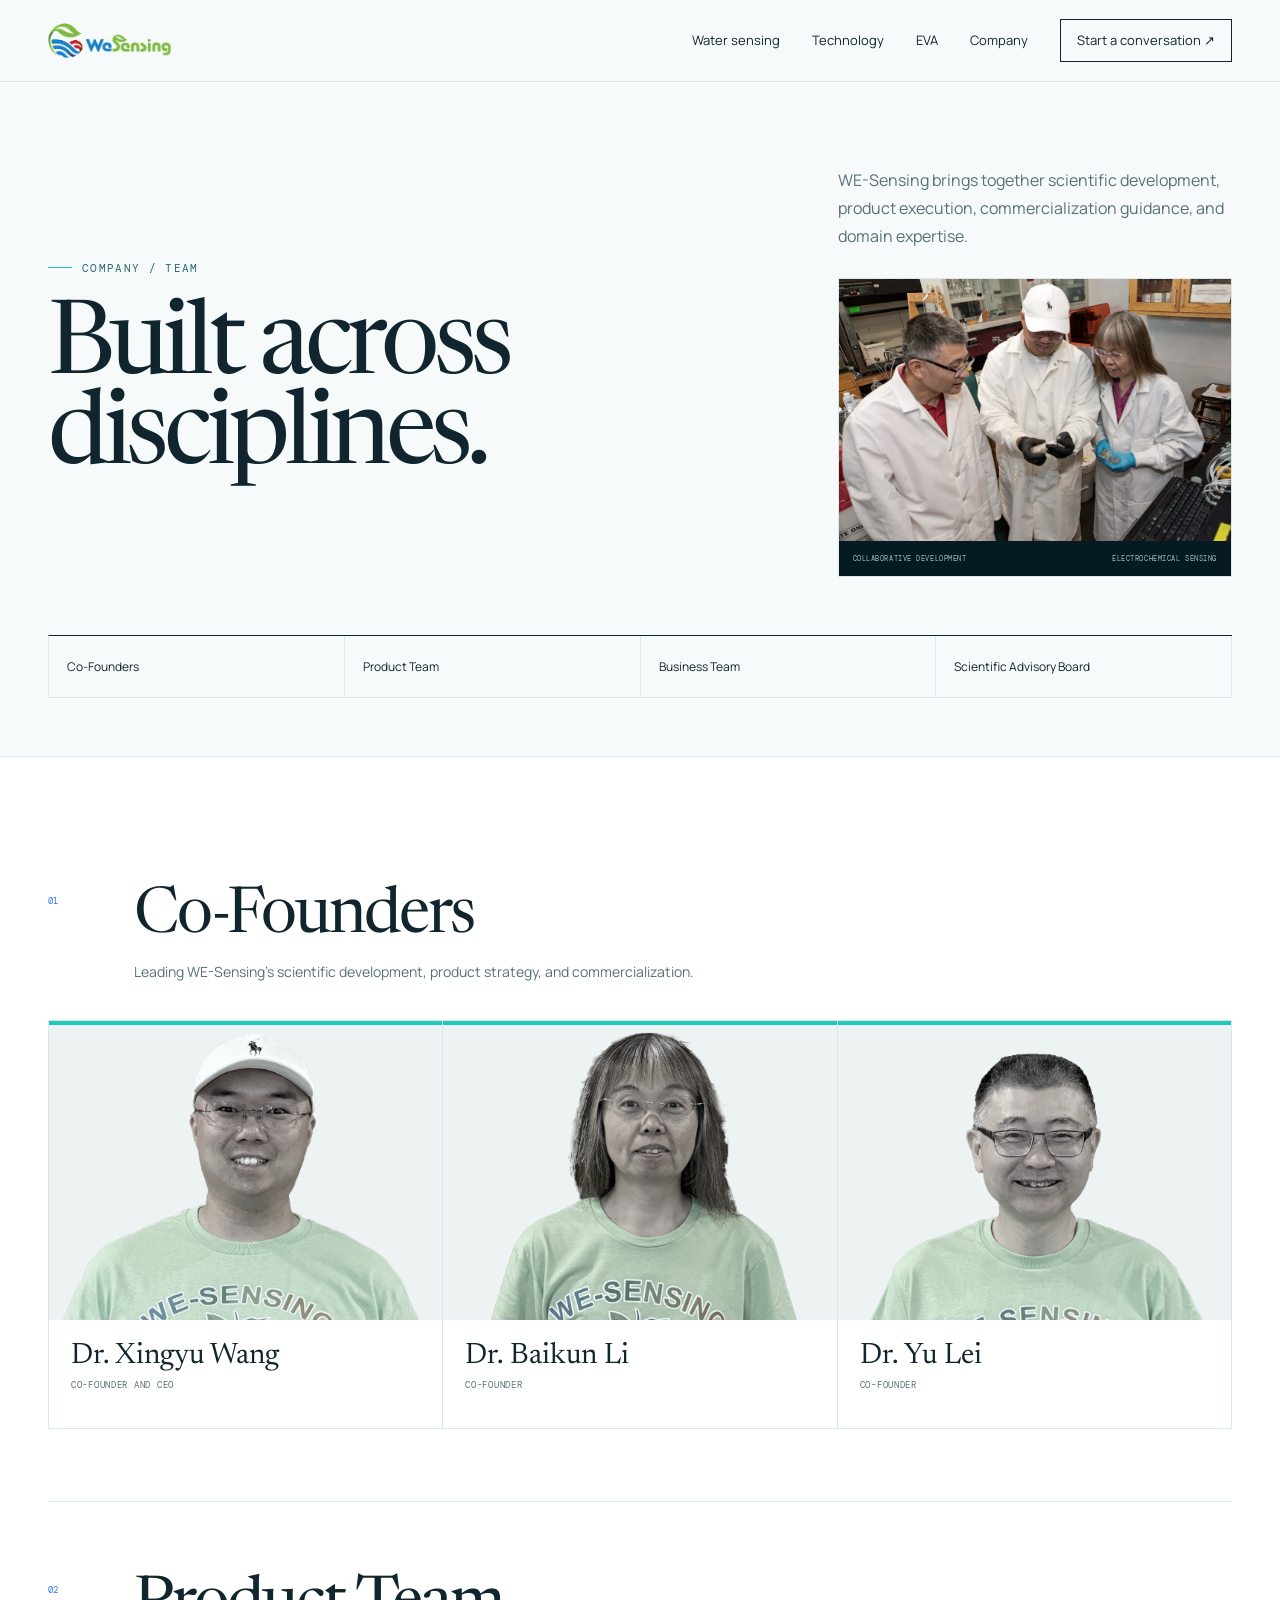
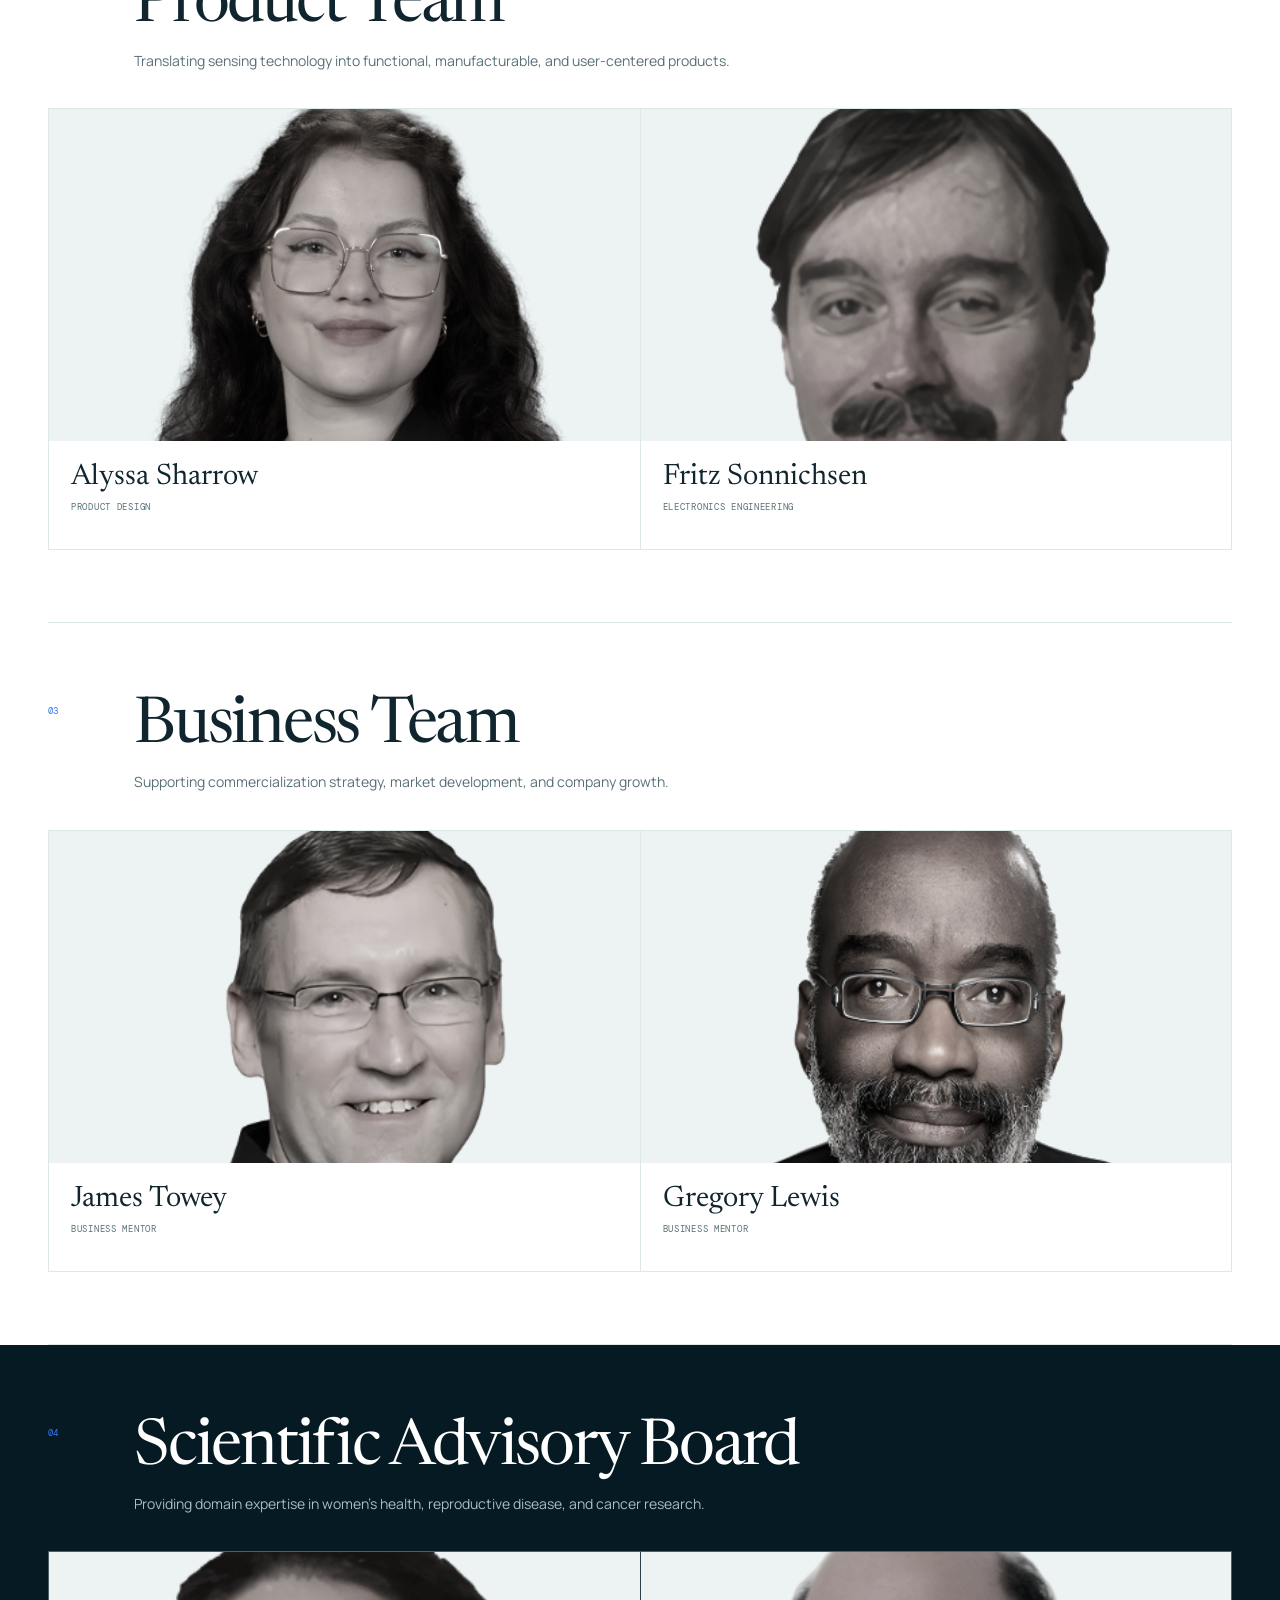
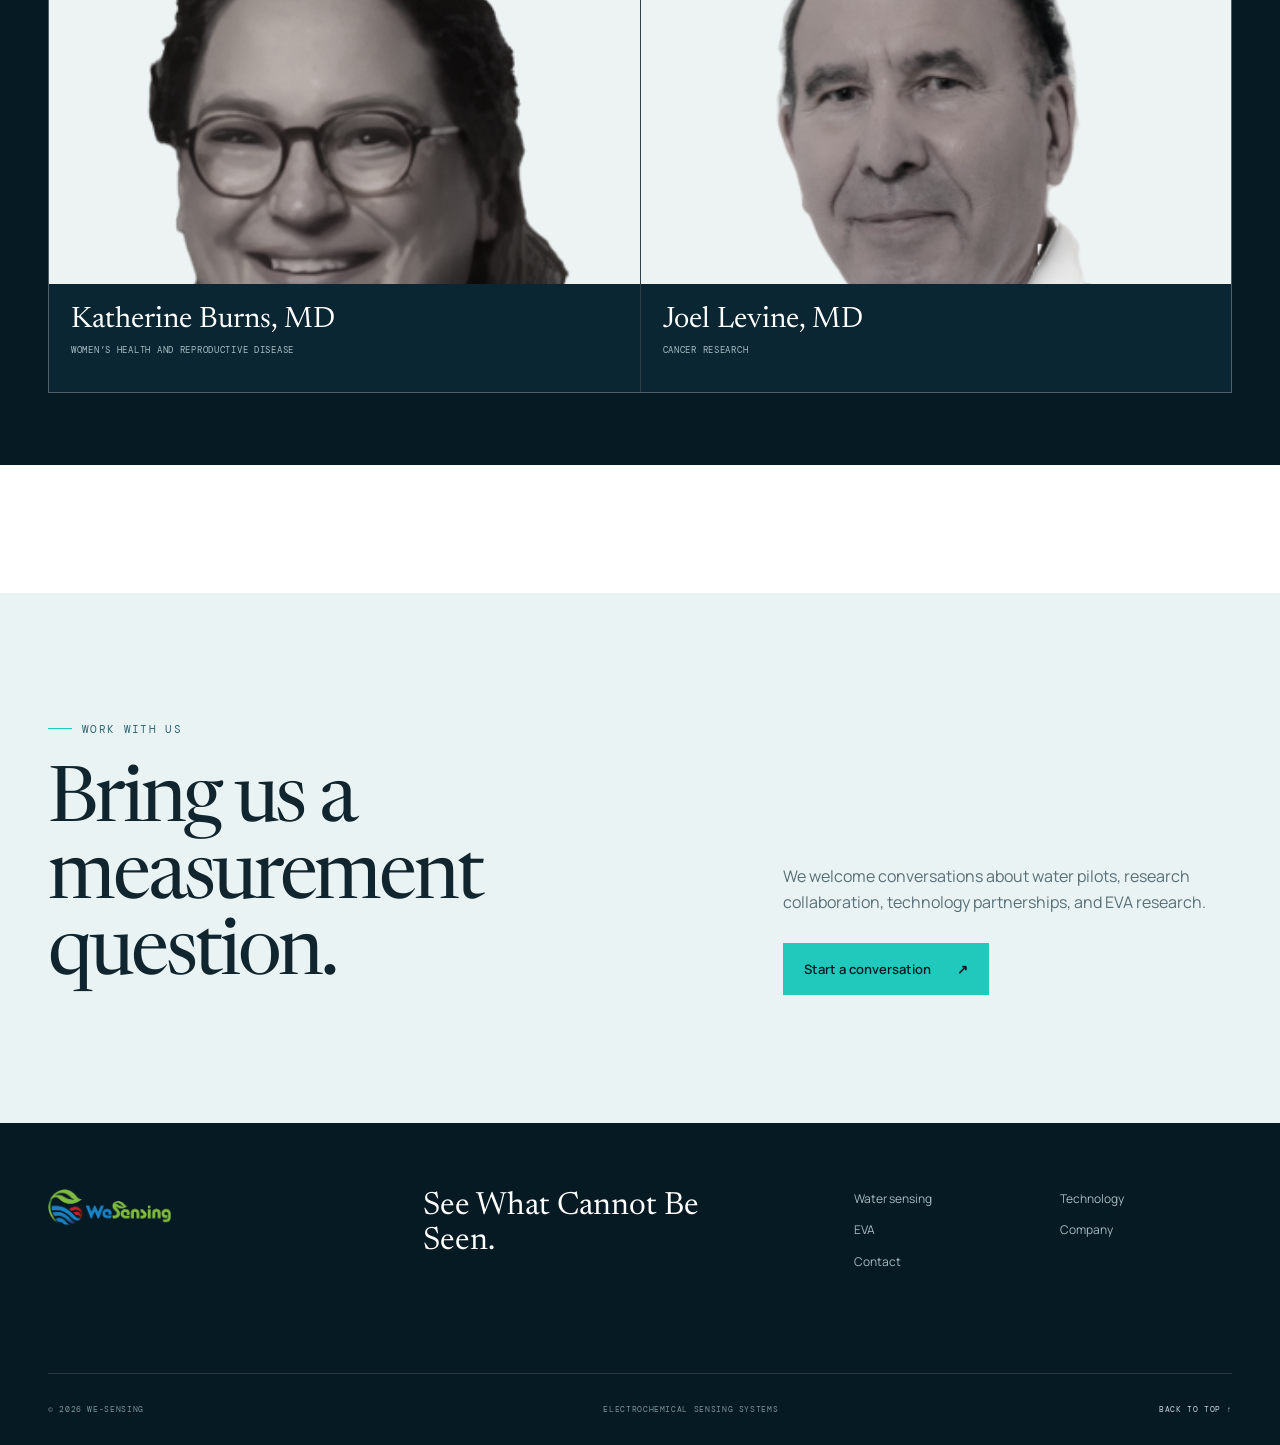
==== commit 03817c20: "Change the slogan to "See What Cannot Be Seen" from "Make Invisible Chemistry Measurable"" ====
--- a/company/index.html
+++ b/company/index.html
@@ -82,7 +82,7 @@
   <footer class="site-footer">
     <div class="page-width footer-top">
       <a class="brand footer-brand" href="../" data-local-page="../index.html" aria-label="WE-Sensing home"><img class="brand-logo" src="../assets/logos/WE-Sensing.png" alt=""></a>
-      <p>Make invisible chemistry measurable.</p>
+      <p>See What Cannot Be Seen.</p>
       <nav aria-label="Footer navigation"><a href="../#water" data-local-page="../index.html#water">Water sensing</a><a href="../#technology" data-local-page="../index.html#technology">Technology</a><a href="../eva/" data-local-page="../eva/index.html">EVA</a><a href="./" data-local-page="index.html" aria-current="page">Company</a><a href="../#contact" data-local-page="../index.html#contact">Contact</a></nav>
     </div>
     <div class="page-width footer-bottom"><span>© <span id="current-year">2026</span> WE-Sensing</span><span>Electrochemical sensing systems</span><a href="#main-content">Back to top ↑</a></div>
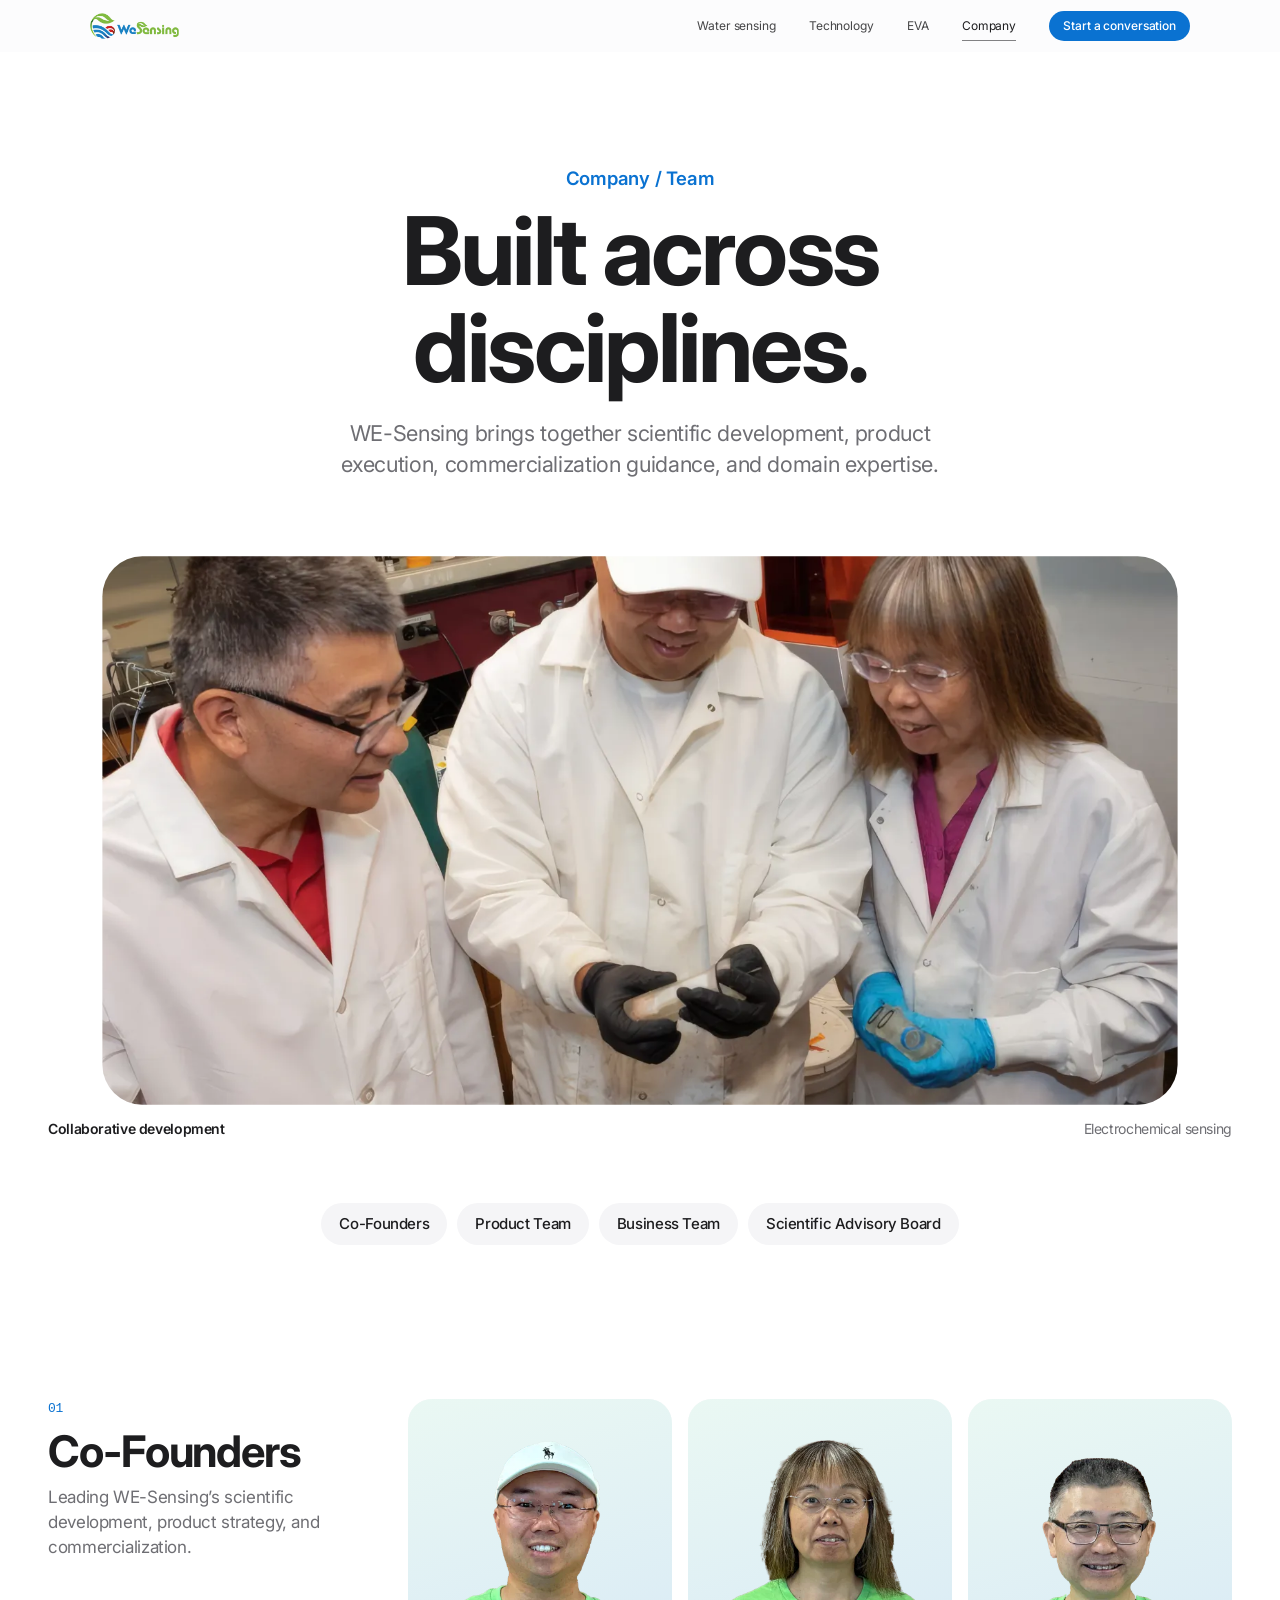
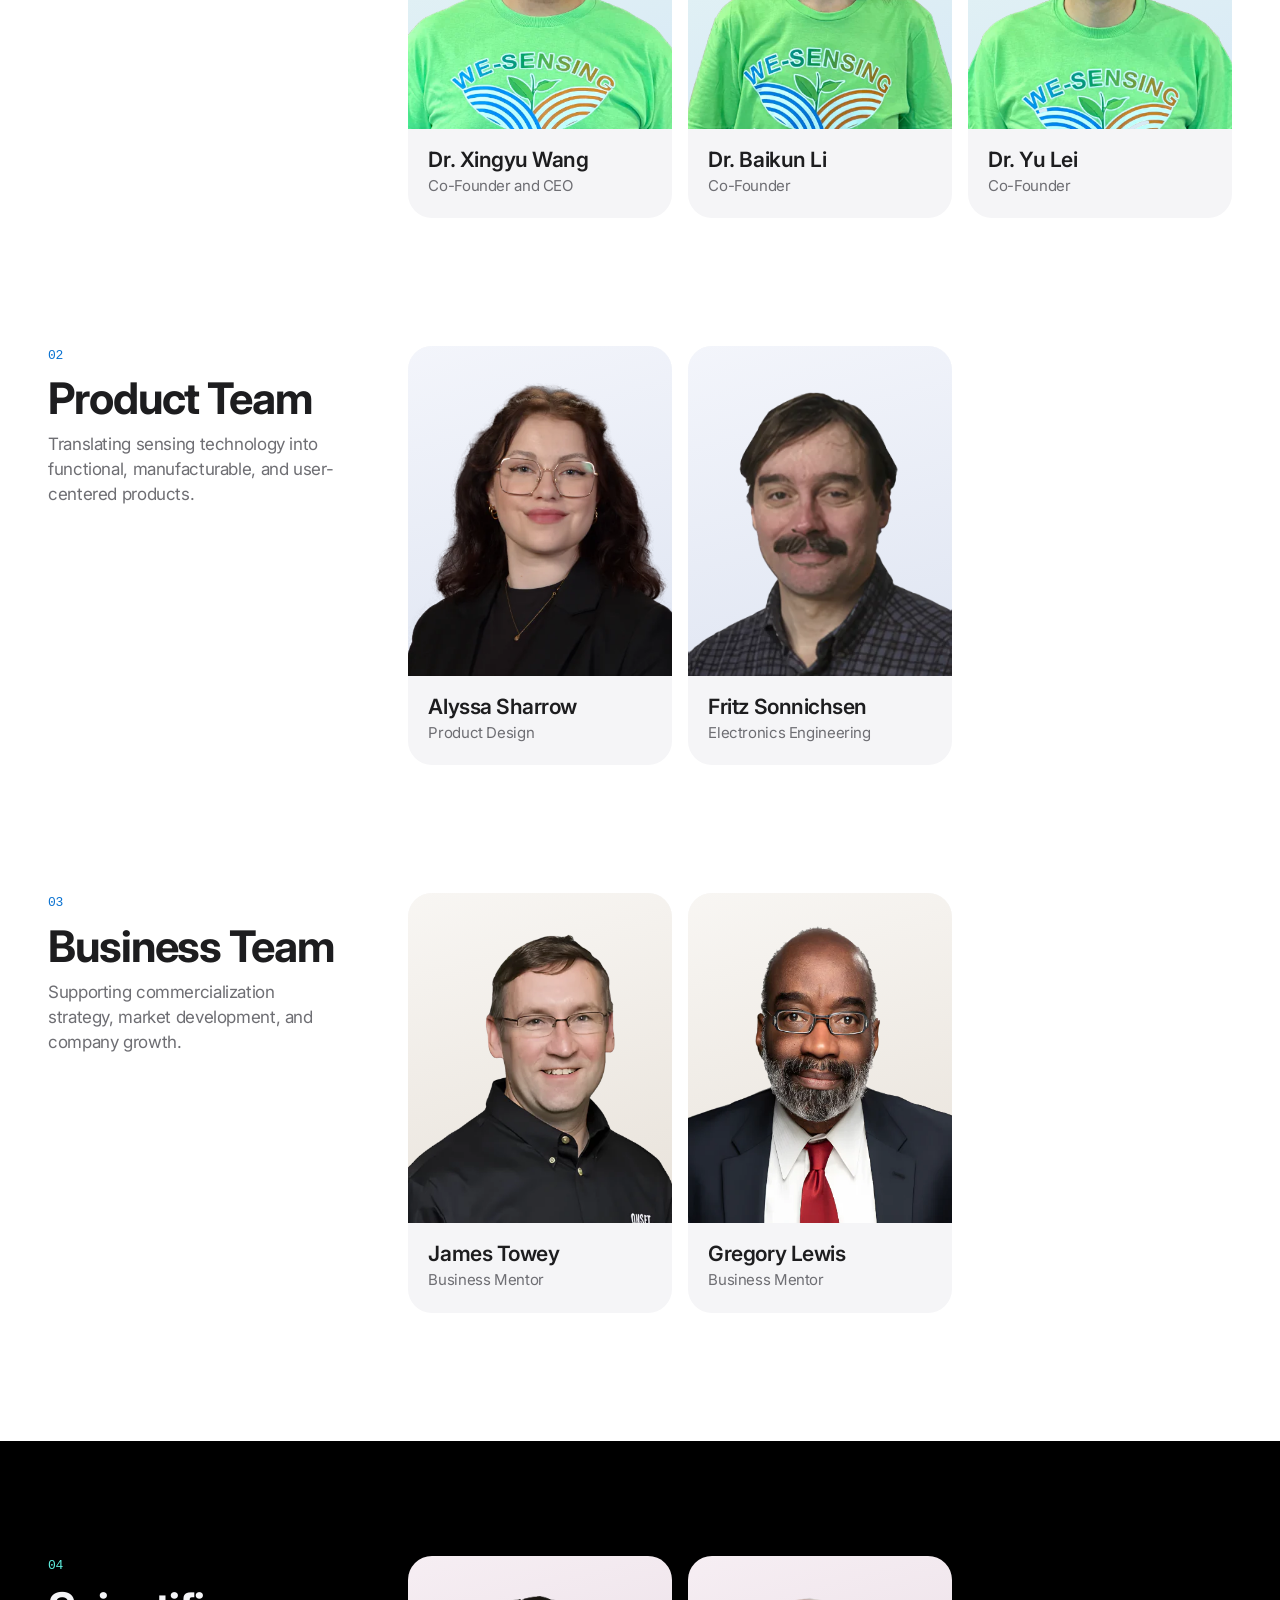
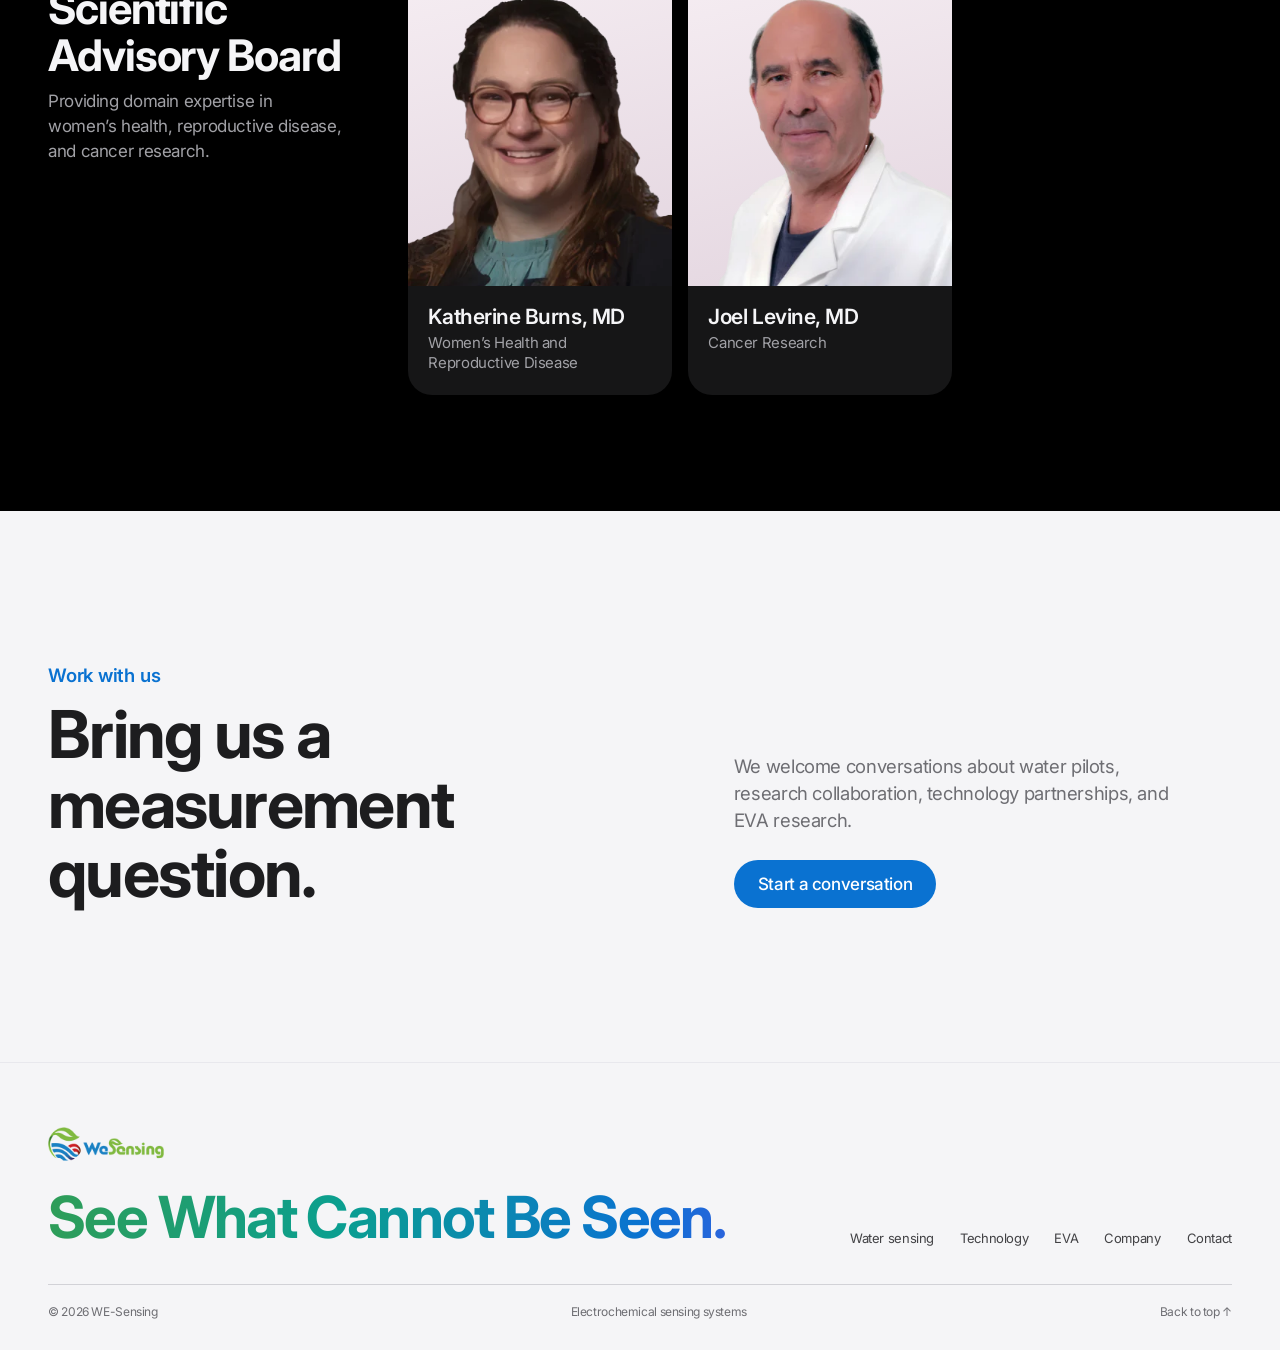
==== commit db58ddaf: "Redesign the website in an Apple-inspired style - New design system: SF Pro/Inter typography, pill b" ====
--- a/company/index.html
+++ b/company/index.html
@@ -2,9 +2,9 @@
 <html lang="en" data-site-root="..">
 <head>
   <meta charset="utf-8">
-  <meta name="viewport" content="width=device-width, initial-scale=1">
+  <meta name="viewport" content="width=device-width, initial-scale=1, viewport-fit=cover">
   <meta name="description" content="Meet the co-founders, product contributors, business mentors, and scientific advisors supporting WE-Sensing.">
-  <meta name="theme-color" content="#F6FAFA">
+  <meta name="theme-color" content="#FFFFFF">
   <meta property="og:title" content="Company and Team | WE-Sensing">
   <meta property="og:description" content="Meet the multidisciplinary team supporting WE-Sensing and EVA.">
   <meta property="og:type" content="website">
@@ -13,24 +13,27 @@
   <meta name="twitter:card" content="summary_large_image">
   <link rel="canonical" href="https://we-sensing.com/company">
   <title>Company and Team | WE-Sensing</title>
+  <script>document.documentElement.classList.add('js');</script>
   <link rel="preconnect" href="https://fonts.googleapis.com">
   <link rel="preconnect" href="https://fonts.gstatic.com" crossorigin>
-  <link href="https://fonts.googleapis.com/css2?family=DM+Mono:wght@400;500&amp;family=Manrope:wght@400;500;600&amp;family=Newsreader:opsz,wght@6..72,400;6..72,500&amp;display=swap" rel="stylesheet">
-  <link rel="icon" href="../assets/logos/WE-Sensing.png?v=20260802" type="image/png">
-  <link rel="shortcut icon" href="../assets/logos/WE-Sensing.png?v=20260802" type="image/png">
+  <link href="https://fonts.googleapis.com/css2?family=Inter:wght@400;500;600;700&amp;display=swap" rel="stylesheet">
+  <link rel="icon" href="../assets/logos/web/we-sensing-icon-32.png?v=20261001" sizes="32x32" type="image/png">
+  <link rel="icon" href="../assets/logos/web/we-sensing-icon-192.png?v=20261001" sizes="192x192" type="image/png">
+  <link rel="apple-touch-icon" href="../assets/logos/web/we-sensing-apple-touch.png?v=20261001">
   <link rel="stylesheet" href="../style.css">
   <link rel="stylesheet" href="../assets/page-extensions.css">
   <script src="../scripts/team-data.js" defer></script>
   <script src="../scripts/team-renderer.js" defer></script>
   <script src="../script.js" defer></script>
+  <script src="../scripts/motion.js" defer></script>
 </head>
 <body class="inner-page company-page">
   <a class="skip-link" href="#main-content">Skip to content</a>
 
-  <header class="site-header is-light" id="site-header">
+  <header class="site-header" id="site-header" data-theme="light">
     <div class="nav-shell">
       <a class="brand" href="../" data-local-page="../index.html" aria-label="WE-Sensing home">
-        <img class="brand-logo" src="../assets/logos/WE-Sensing.png" alt="">
+        <img class="brand-logo" src="../assets/logos/web/we-sensing.webp" width="640" height="188" alt="">
       </a>
       <button class="nav-toggle" type="button" aria-expanded="false" aria-controls="primary-navigation"><span class="sr-only">Open navigation</span><span></span><span></span></button>
       <nav class="primary-nav" id="primary-navigation" aria-label="Primary navigation">
@@ -38,51 +41,51 @@
         <a href="../#technology" data-local-page="../index.html#technology">Technology</a>
         <a href="../eva/" data-local-page="../eva/index.html">EVA</a>
         <a href="./" data-local-page="index.html" aria-current="page">Company</a>
-        <a class="nav-contact" href="../#contact" data-local-page="../index.html#contact">Start a conversation <span aria-hidden="true">↗</span></a>
+        <a class="nav-contact" href="../#contact" data-local-page="../index.html#contact">Start a conversation</a>
       </nav>
     </div>
   </header>
 
   <main id="main-content">
-    <section class="inner-page-hero team-page-hero" aria-labelledby="team-page-title">
-      <div class="page-width inner-page-hero__grid">
-        <div class="reveal">
-          <p class="kicker">Company / Team</p>
-          <h1 id="team-page-title">Built across disciplines.</h1>
+    <section class="inner-page-hero team-page-hero" aria-labelledby="team-page-title" data-nav="light">
+      <div class="page-width team-page-hero__copy">
+        <p class="eyebrow">Company / Team</p>
+        <h1 id="team-page-title">Built across disciplines.</h1>
+        <p class="inner-page-hero__intro">WE-Sensing brings together scientific development, product execution, commercialization guidance, and domain expertise.</p>
+      </div>
+      <figure class="team-page-hero__image" data-expand>
+        <div class="team-page-hero__frame">
+          <img src="../assets/team/web/team-at-work-2000.webp" srcset="../assets/team/team-at-work.webp 1024w, ../assets/team/web/team-at-work-2000.webp 2000w" sizes="100vw" width="2000" height="1338" alt="WE-Sensing team members examining a sensing component in a laboratory" fetchpriority="high">
         </div>
-        <div class="team-page-hero__aside reveal">
-          <p class="inner-page-hero__intro">WE-Sensing brings together scientific development, product execution, commercialization guidance, and domain expertise.</p>
-          <figure class="team-page-hero__image">
-            <img src="../assets/team/team-at-work.webp" width="1024" height="685" alt="WE-Sensing team members examining a sensing component in a laboratory">
-            <figcaption><span>Collaborative development</span><span>Electrochemical sensing</span></figcaption>
-          </figure>
-        </div>
-      </div>
-      <div class="page-width team-page-index" aria-label="Team groups">
+        <figcaption class="page-width"><span>Collaborative development</span><span>Electrochemical sensing</span></figcaption>
+      </figure>
+      <nav class="page-width team-page-index" aria-label="Team groups">
         <a href="#co-founders">Co-Founders</a>
         <a href="#product-team">Product Team</a>
         <a href="#business-team">Business Team</a>
         <a href="#scientific-advisory-board">Scientific Advisory Board</a>
-      </div>
+      </nav>
     </section>
 
-    <section class="team-directory-section section-pad" aria-label="Complete WE-Sensing team">
+    <section class="team-directory-section section" aria-label="Complete WE-Sensing team" data-nav="light">
       <div class="page-width team-directory" data-team-view="full"></div>
       <noscript><p class="page-width">Enable JavaScript to view the complete team directory.</p></noscript>
     </section>
 
-    <section class="company-cta section-pad" aria-labelledby="company-cta-title">
+    <section class="company-cta section" aria-labelledby="company-cta-title" data-nav="light">
       <div class="page-width company-cta__grid">
-        <div><p class="kicker">Work with us</p><h2 id="company-cta-title">Bring us a measurement question.</h2></div>
-        <div><p>We welcome conversations about water pilots, research collaboration, technology partnerships, and EVA research.</p><a class="button button-primary" href="../#contact" data-local-page="../index.html#contact">Start a conversation <span aria-hidden="true">↗</span></a></div>
+        <div class="reveal"><p class="eyebrow">Work with us</p><h2 id="company-cta-title">Bring us a measurement question.</h2></div>
+        <div class="reveal"><p>We welcome conversations about water pilots, research collaboration, technology partnerships, and EVA research.</p><a class="btn btn-primary" href="../#contact" data-local-page="../index.html#contact">Start a conversation</a></div>
       </div>
     </section>
   </main>
 
-  <footer class="site-footer">
+  <footer class="site-footer" data-nav="light">
     <div class="page-width footer-top">
-      <a class="brand footer-brand" href="../" data-local-page="../index.html" aria-label="WE-Sensing home"><img class="brand-logo" src="../assets/logos/WE-Sensing.png" alt=""></a>
-      <p>See What Cannot Be Seen.</p>
+      <div class="footer-brand-block">
+        <a class="brand footer-brand" href="../" data-local-page="../index.html" aria-label="WE-Sensing home"><img class="brand-logo" src="../assets/logos/web/we-sensing.webp" width="640" height="188" alt="" loading="lazy"></a>
+        <p class="footer-slogan">See What Cannot Be Seen.</p>
+      </div>
       <nav aria-label="Footer navigation"><a href="../#water" data-local-page="../index.html#water">Water sensing</a><a href="../#technology" data-local-page="../index.html#technology">Technology</a><a href="../eva/" data-local-page="../eva/index.html">EVA</a><a href="./" data-local-page="index.html" aria-current="page">Company</a><a href="../#contact" data-local-page="../index.html#contact">Contact</a></nav>
     </div>
     <div class="page-width footer-bottom"><span>© <span id="current-year">2026</span> WE-Sensing</span><span>Electrochemical sensing systems</span><a href="#main-content">Back to top ↑</a></div>
--- a/style.css
+++ b/style.css
@@ -1,275 +1,942 @@
+/* ==========================================================================
+   WE-Sensing — design system and homepage
+   Apple-inspired: system typography, generous whitespace, translucent
+   navigation, rounded surfaces, and purposeful scroll-driven motion.
+   ========================================================================== */
+
 :root {
-  --paper: #f6fafa;
-  --ink: #10252e;
-  --muted: #597078;
-  --deep: #061a24;
-  --deep-soft: #0a2632;
+  color-scheme: light;
+
+  /* Typography — SF Pro on Apple devices, Inter elsewhere */
+  --font: -apple-system, BlinkMacSystemFont, "SF Pro Display", "SF Pro Text", "Inter", "Helvetica Neue", Helvetica, Arial, sans-serif;
+  --font-mono: ui-monospace, "SF Mono", SFMono-Regular, Menlo, Consolas, monospace;
+  /* Kept for the Squarespace layer and older selectors */
+  --sans: var(--font);
+  --mono: var(--font-mono);
+
+  /* Neutrals */
+  --ink: #1d1d1f;
+  --ink-soft: #424245;
+  --muted: #6e6e73;
+  --muted-2: #86868b;
+  --paper: #ffffff;
+  --white: #ffffff;
+  --mist: #f5f5f7;
+  --line: #d2d2d7;
+  --line-soft: #e8e8ed;
+  --night: #000000;
+  --night-raised: #161617;
+  --on-night: #f5f5f7;
+  --on-night-muted: #a1a1a6;
+  --on-night-line: rgba(255, 255, 255, .14);
+  --deep: #05090c;
+
+  /* Brand — drawn from the WE-Sensing mark (leaf green, water blue) */
+  --blue: #0a72d1;
+  --blue-hover: #0a7fe6;
+  --link: #0066cc;
+  --link-on-dark: #2997ff;
   --aqua: #20c9bc;
-  --blue: #3277f5;
-  --line: #dce8e8;
-  --white: #fff;
-  --eva-ivory: #fbf5ef;
-  --eva-aubergine: #442037;
-  --eva-coral: #dd725f;
-  --page: min(1320px, calc(100vw - 96px));
-  --sans: "Manrope", Arial, sans-serif;
-  --serif: "Newsreader", Georgia, serif;
-  --mono: "DM Mono", monospace;
-  --ease: cubic-bezier(.2, .65, .25, 1);
-}
-
+  --aqua-bright: #5ff0e0;
+  --sky: #1a82c4;
+  --leaf: #81ba41;
+  --electric: #3277f5;
+  --grad-water: linear-gradient(100deg, #a6e163 0%, #3fdcb8 32%, #2fb4ee 66%, #5d8dff 100%);
+  --grad-water-deep: linear-gradient(100deg, #2f9d57 0%, #0b9f8f 38%, #0a72d1 78%, #4b56e8 100%);
+
+  /* EVA — drawn from the EVA mark */
+  --eva-rose: #e97786;
+  --eva-rose-deep: #c4445b;
+  --eva-plum: #2a1222;
+  --grad-eva: linear-gradient(100deg, #e5677f 0%, #c94a6e 55%, #9c3f78 100%);
+
+  /* Layout */
+  --gutter: clamp(20px, 5vw, 48px);
+  --page: min(1200px, calc(100% - 2 * var(--gutter)));
+  --page-wide: min(1440px, calc(100% - 2 * var(--gutter)));
+  --nav-h: 52px;
+  --radius: 28px;
+  --radius-md: 20px;
+  --radius-sm: 12px;
+
+  /* Motion */
+  --ease: cubic-bezier(.28, .11, .32, 1);
+  --ease-out: cubic-bezier(.16, 1, .3, 1);
+}
+
+/* ---------- Base ---------- */
 *, *::before, *::after { box-sizing: border-box; }
-html { scroll-behavior: smooth; scroll-padding-top: 88px; }
-body { margin: 0; overflow-x: hidden; background: var(--paper); color: var(--ink); font-family: var(--sans); font-size: 16px; line-height: 1.6; -webkit-font-smoothing: antialiased; }
+html {
+  scroll-behavior: smooth;
+  scroll-padding-top: calc(var(--nav-h) + 12px);
+  -webkit-text-size-adjust: 100%;
+  text-size-adjust: 100%;
+}
+body {
+  margin: 0;
+  overflow-x: clip;
+  background: var(--paper);
+  color: var(--ink);
+  font-family: var(--font);
+  font-size: 17px;
+  line-height: 1.47059;
+  font-weight: 400;
+  letter-spacing: -.022em;
+  -webkit-font-smoothing: antialiased;
+  -moz-osx-font-smoothing: grayscale;
+  text-rendering: optimizeLegibility;
+}
 body.nav-open { overflow: hidden; }
-img, svg { display: block; max-width: 100%; }
+img, svg, canvas, video { display: block; max-width: 100%; }
 a { color: inherit; text-decoration: none; }
-button, input, textarea { font: inherit; }
-button { color: inherit; }
-p, h1, h2, h3, ul, ol, figure { margin: 0; }
+button, input, textarea, select { font: inherit; letter-spacing: inherit; color: inherit; }
+button { cursor: pointer; }
+p, h1, h2, h3, h4, ul, ol, figure, blockquote { margin: 0; }
 ul, ol { padding: 0; list-style: none; }
-
-.skip-link { position: fixed; top: 12px; left: 12px; z-index: 10000; padding: 10px 16px; background: var(--white); color: var(--deep); transform: translateY(-150%); transition: transform .2s; }
-.skip-link:focus { transform: translateY(0); }
-.sr-only { position: absolute; width: 1px; height: 1px; padding: 0; margin: -1px; overflow: hidden; clip: rect(0,0,0,0); white-space: nowrap; border: 0; }
+::selection { background: rgba(32, 201, 188, .32); }
+:focus-visible { outline: 2px solid var(--blue); outline-offset: 3px; border-radius: 4px; }
+
+.skip-link {
+  position: fixed; top: 10px; left: 10px; z-index: 10000;
+  padding: 10px 18px; border-radius: 980px;
+  background: var(--ink); color: #fff; font-size: 14px;
+  transform: translateY(-160%); transition: transform .25s var(--ease);
+}
+.skip-link:focus { transform: none; }
+.sr-only { position: absolute; width: 1px; height: 1px; padding: 0; margin: -1px; overflow: hidden; clip: rect(0, 0, 0, 0); white-space: nowrap; border: 0; }
+
 .page-width { width: var(--page); margin-inline: auto; }
-.section-pad { padding: clamp(96px, 10vw, 160px) 0; }
-
-:focus-visible { outline: 2px solid var(--blue); outline-offset: 4px; }
-::selection { background: var(--aqua); color: var(--deep); }
-
-.site-header { position: fixed; inset: 0 0 auto; z-index: 1000; height: 82px; color: var(--paper); transition: background .35s var(--ease), color .35s var(--ease), border-color .35s var(--ease), transform .35s var(--ease); border-bottom: 1px solid rgba(255,255,255,.12); }
-.site-header.is-scrolled, .site-header.is-light { background: rgba(246,250,250,.94); color: var(--ink); border-color: var(--line); backdrop-filter: blur(16px); }
-.nav-shell { width: var(--page); height: 100%; margin-inline: auto; display: flex; align-items: center; justify-content: space-between; }
-.brand { display: inline-flex; align-items: center; gap: 12px; font-family: var(--mono); font-size: 13px; font-weight: 500; letter-spacing: .08em; }
-.brand-mark { width: 36px; height: 36px; fill: none; stroke: currentColor; stroke-width: 1.6; }
-.brand-mark path { stroke: var(--aqua); stroke-width: 2.3; }
-.brand-logo { width: auto; height: 36px; object-fit: contain; }
-.primary-nav { display: flex; align-items: center; gap: clamp(22px, 2.5vw, 42px); font-size: 13px; }
-.primary-nav a { position: relative; padding: 9px 0; }
-.primary-nav a:not(.nav-contact)::after { content: ""; position: absolute; left: 0; bottom: 2px; width: 100%; height: 1px; background: currentColor; transform: scaleX(0); transform-origin: right; transition: transform .3s var(--ease); }
-.primary-nav a:hover::after, .primary-nav a[aria-current="true"]::after { transform: scaleX(1); transform-origin: left; }
-.nav-contact { border: 1px solid currentColor; padding: 10px 16px !important; transition: background .2s, color .2s, border-color .2s; }
-.nav-contact:hover { background: var(--aqua); border-color: var(--aqua); color: var(--deep); }
-.nav-toggle { display: none; width: 44px; height: 44px; border: 0; padding: 0; background: transparent; cursor: pointer; align-items: center; justify-content: center; flex-direction: column; gap: 7px; }
-.nav-toggle > span:not(.sr-only) { width: 24px; height: 1px; background: currentColor; transition: transform .25s var(--ease); }
-
-.hero { position: relative; min-height: 920px; height: max(720px, 100svh); padding-top: 82px; overflow: hidden; background: var(--deep); color: var(--white); }
-.hero::before { content: ""; position: absolute; inset: 0; opacity: .28; background-image: linear-gradient(rgba(255,255,255,.055) 1px, transparent 1px), linear-gradient(90deg, rgba(255,255,255,.055) 1px, transparent 1px); background-size: 72px 72px; mask-image: linear-gradient(to right, black, transparent 72%); }
-.hero-grid { position: relative; height: 100%; display: grid; grid-template-columns: minmax(0, .92fr) minmax(480px, 1.08fr); gap: clamp(48px, 7vw, 112px); align-items: center; padding-bottom: 42px; }
-.hero-copy { position: relative; z-index: 2; padding: 60px 0 80px; }
-.eyebrow { display: flex; flex-wrap: wrap; gap: 12px 24px; margin-bottom: 34px; font-family: var(--mono); font-size: 11px; letter-spacing: .11em; text-transform: uppercase; color: #9eb5bc; }
-.eyebrow span + span::before { content: ""; display: inline-block; width: 4px; height: 4px; margin: 0 13px 2px 0; border-radius: 50%; background: var(--aqua); }
-.hero h1 { max-width: 760px; font-family: var(--serif); font-weight: 400; font-size: clamp(66px, 7.4vw, 122px); line-height: .89; letter-spacing: -.052em; }
-.hero h1 em { display: block; color: var(--aqua); font-style: italic; }
-.hero-intro { max-width: 630px; margin-top: 38px; color: #bfd0d5; font-size: clamp(17px, 1.5vw, 21px); line-height: 1.65; }
-.hero-actions { display: flex; align-items: center; gap: 28px; margin-top: 40px; }
-.button { min-height: 52px; display: inline-flex; align-items: center; justify-content: center; gap: 26px; padding: 14px 20px; border: 1px solid transparent; border-radius: 0; cursor: pointer; font-size: 13px; font-weight: 600; transition: transform .2s var(--ease), background .2s, color .2s; }
-.button:hover { transform: translateY(-2px); }
-.button-primary { background: var(--aqua); color: var(--deep); }
-.button-primary:hover { background: #5fe1d7; }
-.text-link { font-size: 13px; border-bottom: 1px solid rgba(255,255,255,.35); padding: 7px 0; }
-.text-link:hover { border-color: var(--aqua); color: var(--aqua); }
-
-.hero-instrument { position: relative; width: 100%; aspect-ratio: 1 / .94; max-height: 690px; border: 1px solid rgba(255,255,255,.18); background: rgba(5,29,40,.62); box-shadow: 0 34px 100px rgba(0,0,0,.22); }
-.hero-instrument::after { content: ""; position: absolute; inset: 18px; border: 1px solid rgba(255,255,255,.06); pointer-events: none; }
-.instrument-meta, .instrument-footer { position: absolute; z-index: 2; left: 26px; right: 26px; display: flex; justify-content: space-between; align-items: center; font-family: var(--mono); font-size: 9px; letter-spacing: .08em; color: #92aeb6; text-transform: uppercase; }
-.instrument-meta { top: 24px; }
-.instrument-footer { bottom: 23px; justify-content: flex-start; gap: 24px; }
-.instrument-footer > span { display: inline-flex; align-items: center; gap: 7px; }
-.instrument-status { margin-left: auto; color: #c6d7db; }
-.instrument-status i { width: 5px; height: 5px; border-radius: 50%; background: var(--aqua); box-shadow: 0 0 0 4px rgba(32,201,188,.1); animation: pulse 2s infinite; }
+.page-wide { width: var(--page-wide); margin-inline: auto; }
+.section { position: relative; padding-block: clamp(96px, 12vw, 168px); }
+
+/* ---------- Type ---------- */
+.eyebrow {
+  margin-bottom: 14px;
+  color: var(--blue);
+  font-size: clamp(17px, 1.45vw, 21px);
+  font-weight: 600;
+  line-height: 1.19;
+  letter-spacing: -.012em;
+}
+.section-head { margin-bottom: clamp(48px, 7vw, 88px); }
+.section-head h2 {
+  max-width: 900px;
+  font-size: clamp(38px, 5.4vw, 66px);
+  font-weight: 700;
+  line-height: 1.05;
+  letter-spacing: -.026em;
+}
+.section-lead {
+  max-width: 560px;
+  color: var(--muted);
+  font-size: clamp(17px, 1.45vw, 21px);
+  line-height: 1.43;
+  letter-spacing: -.014em;
+}
+.section-head.split {
+  display: grid;
+  grid-template-columns: minmax(0, 1.3fr) minmax(260px, .7fr);
+  gap: clamp(28px, 7vw, 120px);
+  align-items: end;
+}
+.section-head.center { max-width: 880px; margin-inline: auto; text-align: center; }
+.section-head.center h2 { margin-inline: auto; }
+.section-head.center .section-lead { margin: 22px auto 0; }
+
+.text-gradient {
+  background: var(--grad-water);
+  -webkit-background-clip: text;
+  background-clip: text;
+  color: transparent;
+}
+
+/* ---------- Buttons & links ---------- */
+.btn {
+  display: inline-flex; align-items: center; justify-content: center; gap: 8px;
+  min-height: 48px; padding: 12px 24px;
+  border: 0; border-radius: 980px;
+  font-size: 17px; font-weight: 500; line-height: 1.18; letter-spacing: -.022em;
+  text-align: center; white-space: nowrap;
+  transition: background-color .3s var(--ease), color .3s var(--ease), box-shadow .3s var(--ease), transform .3s var(--ease);
+}
+.btn:active { transform: scale(.97); }
+.btn-primary { background: var(--blue); color: #fff; }
+.btn-primary:hover { background: var(--blue-hover); }
+.btn-secondary { background: transparent; color: var(--blue); box-shadow: inset 0 0 0 1.5px var(--blue); }
+.btn-secondary:hover { background: var(--blue); color: #fff; }
+.btn-light { background: #fff; color: var(--ink); }
+.btn-light:hover { background: #e8e8ed; }
+.btn-eva { background: var(--eva-rose-deep); color: #fff; }
+.btn-eva:hover { background: #ad3a50; }
+/* Older class names used by the Squarespace layer */
+.button { display: inline-flex; align-items: center; justify-content: center; min-height: 48px; padding: 12px 24px; border-radius: 980px; font-size: 17px; font-weight: 500; }
+.button-primary { background: var(--blue); color: #fff; }
+.button-eva { background: var(--eva-rose-deep); color: #fff; }
+.button-outline { color: var(--blue); box-shadow: inset 0 0 0 1.5px var(--blue); }
+
+.link-more {
+  display: inline-flex; align-items: center; gap: 6px;
+  color: var(--link); font-size: 17px; font-weight: 400;
+}
+.link-more::after {
+  content: ""; width: 7px; height: 7px; margin-top: 1px;
+  border-top: 1.6px solid currentColor; border-right: 1.6px solid currentColor;
+  transform: rotate(45deg); transition: transform .3s var(--ease);
+}
+.link-more:hover { text-decoration: underline; text-underline-offset: 3px; }
+.link-more:hover::after { transform: translateX(3px) rotate(45deg); }
+.link-more--light { color: var(--link-on-dark); }
+
+/* ---------- Global navigation ---------- */
+.site-header {
+  position: fixed; inset: 0 0 auto; z-index: 1000;
+  height: var(--nav-h);
+  color: var(--ink);
+  transition: color .5s var(--ease);
+}
+/* Translucent material lives on a pseudo-element so the mobile menu (fixed) is not trapped. */
+.site-header::before {
+  content: ""; position: absolute; inset: 0; z-index: -1;
+  background: rgba(251, 251, 253, .78);
+  -webkit-backdrop-filter: saturate(180%) blur(20px);
+  backdrop-filter: saturate(180%) blur(20px);
+  transition: background-color .5s var(--ease);
+}
+.site-header::after {
+  content: ""; position: absolute; left: 0; right: 0; bottom: 0; height: 1px;
+  background: rgba(0, 0, 0, .08); opacity: 0; transition: opacity .4s var(--ease);
+}
+.site-header.is-scrolled::after { opacity: 1; }
+.site-header[data-theme="dark"] { color: var(--on-night); }
+.site-header[data-theme="dark"]::before { background: rgba(22, 22, 23, .72); }
+.site-header[data-theme="dark"]::after { background: rgba(255, 255, 255, .1); }
+
+.nav-shell {
+  position: relative;
+  width: min(1100px, calc(100% - 2 * var(--gutter)));
+  height: 100%; margin-inline: auto;
+  display: flex; align-items: center; justify-content: space-between; gap: 24px;
+}
+.brand { display: inline-flex; align-items: center; flex: 0 0 auto; border-radius: 6px; }
+.brand-logo { width: auto; height: 26px; object-fit: contain; }
+.primary-nav { display: flex; align-items: center; gap: clamp(20px, 2.6vw, 38px); font-size: 12px; letter-spacing: -.01em; }
+.primary-nav a { position: relative; padding: 8px 0; opacity: .82; transition: opacity .25s var(--ease); }
+.primary-nav a:hover, .primary-nav a[aria-current] { opacity: 1; }
+.primary-nav a[aria-current]:not(.nav-contact)::after {
+  content: ""; position: absolute; left: 0; right: 0; bottom: 2px; height: 1px;
+  background: currentColor; opacity: .55;
+}
+.primary-nav .nav-contact {
+  padding: 6px 14px; border-radius: 980px;
+  background: var(--blue); color: #fff; opacity: 1; font-weight: 500;
+  transition: background-color .25s var(--ease);
+}
+.primary-nav .nav-contact:hover { background: var(--blue-hover); }
+.nav-toggle {
+  display: none; position: relative; z-index: 3;
+  width: 44px; height: 44px; margin-right: -12px; padding: 0; border: 0; background: transparent;
+  align-items: center; justify-content: center; flex-direction: column; gap: 6px;
+}
+.nav-toggle > span:not(.sr-only) {
+  width: 18px; height: 1.5px; border-radius: 2px; background: currentColor;
+  transition: transform .35s var(--ease);
+}
+.nav-toggle[aria-expanded="true"] > span:nth-last-child(2) { transform: translateY(3.75px) rotate(45deg); }
+.nav-toggle[aria-expanded="true"] > span:last-child { transform: translateY(-3.75px) rotate(-45deg); }
+
+/* ---------- Reveal ---------- */
+.js .reveal {
+  opacity: 0;
+  transform: translate3d(0, 44px, 0);
+  transition: opacity 1s var(--ease-out), transform 1.2s var(--ease-out);
+  transition-delay: calc(var(--i, 0) * 110ms);
+}
+.js .reveal.is-visible { opacity: 1; transform: none; }
+
+/* ==========================================================================
+   Hero — live fluid / electrode interface
+   ========================================================================== */
+.hero {
+  --surface: 63%;
+  --electrode: 86%;
+  position: relative; isolation: isolate;
+  min-height: max(740px, 100vh);
+  min-height: max(740px, 100svh);
+  padding-top: var(--nav-h);
+  overflow: hidden;
+  background: #000;
+  color: var(--on-night);
+}
+.hero-stage { position: absolute; inset: 0; z-index: -1; }
+.hero-canvas { position: absolute; inset: 0; width: 100%; height: 100%; }
+.hero-aura { position: absolute; inset: 0; overflow: hidden; }
+.hero-aura i { position: absolute; border-radius: 50%; will-change: transform; animation: aura-drift 18s ease-in-out infinite alternate; }
+.hero-aura i:nth-child(1) { width: 70vw; height: 46vw; left: -16vw; top: 50%; background: radial-gradient(closest-side, rgba(32, 201, 188, .26), transparent); }
+.hero-aura i:nth-child(2) { width: 60vw; height: 42vw; right: -14vw; top: 46%; background: radial-gradient(closest-side, rgba(50, 119, 245, .28), transparent); animation-duration: 23s; animation-delay: -7s; }
+.hero-aura i:nth-child(3) { width: 46vw; height: 28vw; left: 28vw; top: 66%; background: radial-gradient(closest-side, rgba(129, 186, 65, .14), transparent); animation-duration: 27s; animation-delay: -12s; }
+@keyframes aura-drift { to { transform: translate3d(5vw, -4vh, 0) scale(1.14); } }
+
+.hero-copy {
+  position: relative; z-index: 2;
+  display: flex; flex-direction: column; align-items: center;
+  padding-top: clamp(56px, 10.5vh, 124px);
+  text-align: center;
+  transform: translate3d(0, calc(var(--p, 0) * -110px), 0);
+  opacity: calc(1 - var(--p, 0) * 1.7);
+}
+.hero-copy > * { animation: hero-rise 1.3s var(--ease-out) both; }
+.hero-copy > :nth-child(2) { animation-delay: .1s; }
+.hero-copy > :nth-child(3) { animation-delay: .22s; }
+.hero-copy > :nth-child(4) { animation-delay: .34s; }
+@keyframes hero-rise { from { opacity: 0; transform: translate3d(0, 34px, 0); } to { opacity: 1; transform: none; } }
+
+.hero-eyebrow {
+  display: flex; flex-wrap: wrap; justify-content: center; gap: 4px 14px;
+  margin-bottom: 18px;
+  color: var(--on-night-muted);
+  font-size: clamp(15px, 1.3vw, 19px); font-weight: 600; letter-spacing: -.01em;
+}
+.hero-eyebrow span + span::before {
+  content: ""; display: inline-block; width: 5px; height: 5px; margin: 0 14px 3px 0;
+  border-radius: 50%; background: var(--aqua); box-shadow: 0 0 10px var(--aqua); vertical-align: middle;
+}
+.hero h1 {
+  font-size: clamp(46px, 6.5vw, 96px);
+  font-weight: 700;
+  line-height: 1.02;
+  letter-spacing: -.03em;
+}
+.hero h1 em {
+  display: block; padding-bottom: .08em; font-style: normal;
+  background: var(--grad-water); background-size: 200% 100%;
+  -webkit-background-clip: text; background-clip: text; color: transparent;
+  animation: sheen 9s ease-in-out infinite alternate;
+}
+@keyframes sheen { from { background-position: 0% 50%; } to { background-position: 100% 50%; } }
+.hero-intro {
+  max-width: 640px; margin-top: 20px;
+  color: var(--on-night-muted);
+  font-size: clamp(17px, 1.55vw, 22px); line-height: 1.42; letter-spacing: -.014em;
+}
+.hero-actions { display: flex; flex-wrap: wrap; align-items: center; justify-content: center; gap: 16px 30px; margin-top: 32px; }
+
+.hero-hud {
+  position: absolute; inset: 0; z-index: 1; pointer-events: none;
+  color: rgba(245, 245, 247, .6);
+  font-family: var(--font-mono); font-size: 10.5px; font-weight: 500; letter-spacing: .12em; text-transform: uppercase;
+}
+.hero-hud__meta {
+  position: absolute; left: 0; right: 0; top: calc(var(--surface) - 46px);
+  display: flex; justify-content: space-between;
+}
+.hero-hud__meta span { display: inline-flex; align-items: center; gap: 10px; }
+.hero-hud__meta span::before { content: ""; width: 18px; height: 1px; background: rgba(95, 240, 224, .6); }
+.hero-hud__meta span:last-child { flex-direction: row-reverse; }
+.hero-hud__bar {
+  position: absolute; left: 0; right: 0; bottom: 20px;
+  display: flex; align-items: center; justify-content: space-between; gap: 16px;
+}
+.hero-index {
+  padding: 7px 12px; border-radius: 980px;
+  background: rgba(255, 255, 255, .07); box-shadow: inset 0 0 0 1px rgba(255, 255, 255, .12);
+  color: rgba(245, 245, 247, .82);
+  -webkit-backdrop-filter: blur(12px); backdrop-filter: blur(12px);
+}
+.hero-hud__legend { display: flex; align-items: center; gap: 22px; }
+.hero-hud__legend > span { display: inline-flex; align-items: center; gap: 8px; }
 .dot { width: 7px; height: 7px; border-radius: 50%; }
-.dot-aqua { background: var(--aqua); }.dot-blue { background: var(--blue); }
-.interface-visual { width: 100%; height: 100%; padding: 54px 12px 58px; }
-.grid-lines path { fill: none; stroke: #8bb0b7; stroke-width: .6; }
-.fluid-line { fill: none; stroke: var(--aqua); stroke-width: 2; }
-.fluid { animation: fluid-shift 7s ease-in-out infinite alternate; transform-origin: center; }
-.ions circle { fill: var(--aqua); opacity: .8; animation: ion-drift 5s ease-in-out infinite alternate; }
-.ions circle:nth-child(2n) { fill: var(--blue); animation-delay: -2s; }
-.electrode path:first-child { fill: #c6d6d8; }.electrode path:not(:first-child) { stroke: #3277f5; stroke-width: 8; }
-.signal { fill: none; stroke: #20c9bc; stroke-width: 2; }.signal-point { fill: #20c9bc; filter: url(#softGlow); }
-.probe-lines path { stroke: #20c9bc; stroke-width: .7; stroke-dasharray: 4 6; opacity: .4; }
-.hero-index { position: absolute; left: 0; bottom: 0; padding: 11px 24px; background: var(--aqua); color: var(--deep); font-family: var(--mono); font-size: 9px; letter-spacing: .1em; }
-@keyframes ion-drift { to { transform: translateY(20px); opacity: .35; } }
-@keyframes fluid-shift { to { transform: translateY(8px) scaleX(1.02); } }
-@keyframes pulse { 50% { box-shadow: 0 0 0 8px rgba(32,201,188,0); } }
-
-.credibility { border-bottom: 1px solid var(--line); background: var(--white); }
-.credibility-grid { display: grid; grid-template-columns: .8fr 2.2fr; gap: 48px; min-height: 118px; align-items: center; }
-.credibility-lead { max-width: 230px; font-family: var(--serif); font-size: 20px; line-height: 1.25; }
-.credibility ul { height: 100%; display: grid; grid-template-columns: repeat(4, 1fr); }
-.credibility li { display: flex; flex-direction: column; justify-content: center; gap: 6px; padding: 24px 28px; border-left: 1px solid var(--line); font-size: 12px; }
-.credibility li span { color: var(--blue); font-family: var(--mono); font-size: 9px; }
-
-.section-heading { max-width: 850px; margin-bottom: clamp(54px, 7vw, 96px); }
-.split-heading { max-width: none; display: grid; grid-template-columns: minmax(0, 1.4fr) minmax(300px, .6fr); gap: clamp(64px, 10vw, 150px); align-items: end; }
-.kicker { margin-bottom: 26px; color: #2b6971; font-family: var(--mono); font-size: 11px; letter-spacing: .12em; text-transform: uppercase; }
-.kicker::before { content: ""; display: inline-block; width: 24px; height: 1px; margin: 0 10px 4px 0; background: var(--aqua); }
-.section-heading h2, .contact-copy h2 { max-width: 920px; font-family: var(--serif); font-size: clamp(48px, 5.8vw, 88px); font-weight: 400; line-height: .98; letter-spacing: -.042em; }
-.section-heading > p, .split-heading > p { max-width: 530px; color: var(--muted); font-size: 16px; line-height: 1.75; }
-
+.dot-aqua { background: var(--aqua); box-shadow: 0 0 10px rgba(32, 201, 188, .9); }
+.dot-blue { background: var(--electric); box-shadow: 0 0 10px rgba(50, 119, 245, .9); }
+.instrument-status { color: rgba(245, 245, 247, .85); }
+.instrument-status i { width: 7px; height: 7px; border-radius: 50%; background: var(--aqua); animation: status-pulse 2s infinite; }
+.hud-spark { width: 96px; height: 22px; margin-left: 4px; }
+@keyframes status-pulse { 0% { box-shadow: 0 0 0 0 rgba(32, 201, 188, .6); } 70%, 100% { box-shadow: 0 0 0 9px rgba(32, 201, 188, 0); } }
+
+/* ==========================================================================
+   Statement & core capabilities
+   ========================================================================== */
+.statement {
+  position: relative;
+  padding-block: clamp(110px, 15vw, 210px) clamp(88px, 11vw, 150px);
+  background: #000; color: var(--on-night);
+}
+.statement__lead {
+  max-width: 1080px;
+  font-size: clamp(40px, 6.8vw, 100px);
+  font-weight: 700; line-height: 1.03; letter-spacing: -.03em;
+}
+.statement__lead .word { transition: opacity .2s linear; }
+.statement__lead .hl {
+  background: var(--grad-water);
+  -webkit-background-clip: text; background-clip: text; color: transparent;
+  -webkit-box-decoration-break: clone; box-decoration-break: clone;
+}
+.capability-row {
+  display: grid; grid-template-columns: repeat(4, minmax(0, 1fr));
+  margin-top: clamp(64px, 9vw, 128px);
+  border-top: 1px solid var(--on-night-line);
+}
+.capability-row li {
+  display: flex; flex-direction: column; gap: 8px;
+  padding: 30px 24px 4px 0;
+  font-size: clamp(17px, 1.5vw, 21px); font-weight: 600; letter-spacing: -.018em; line-height: 1.25;
+}
+.capability-row li + li { padding-left: 24px; border-left: 1px solid var(--on-night-line); }
+.capability-row span { color: var(--on-night-muted); font-family: var(--font-mono); font-size: 12px; font-weight: 500; letter-spacing: .06em; }
+.capability-icon {
+  width: 38px; height: 38px; margin-bottom: 18px;
+  fill: none; stroke: var(--aqua-bright); stroke-width: 1.6; stroke-linecap: round; stroke-linejoin: round;
+}
+
+/* ==========================================================================
+   The monitoring gap — sticky scroll story
+   ========================================================================== */
 .water-section { background: var(--paper); }
-.water-narrative { display: grid; grid-template-columns: 1.35fr .65fr; gap: 0; border-top: 1px solid var(--line); border-bottom: 1px solid var(--line); }
-.water-field { position: relative; min-height: 580px; overflow: hidden; display: flex; flex-direction: column; justify-content: center; border-right: 1px solid var(--line); background: #eef6f6; }
-.water-field::after { content: ""; position: absolute; inset: 0; background: radial-gradient(circle at 50% 50%, transparent 0 35%, rgba(246,250,250,.55) 80%); pointer-events: none; }
-.water-field svg { width: 120%; margin-left: -10%; }
-.water-field-labels, .water-field-legend { position: absolute; z-index: 2; left: 28px; right: 28px; display: flex; justify-content: space-between; font-family: var(--mono); font-size: 9px; letter-spacing: .1em; color: var(--muted); }
-.water-field-labels { top: 25px; }.water-field-legend { bottom: 25px; justify-content: flex-start; gap: 28px; }
-.water-field-legend span::before { content: ""; display: inline-block; width: 14px; height: 2px; margin: 0 7px 3px 0; background: var(--aqua); }
-.water-field-legend span:nth-child(2)::before { background: var(--blue); }.water-field-legend span:nth-child(3)::before { background: var(--muted); }
-.water-traces path { fill: none; stroke-width: 2; stroke: var(--aqua); }
-.water-traces path:nth-child(2) { stroke: var(--blue); }.water-traces path:nth-child(3) { stroke: #768a91; }
-.channel-markers circle { fill: var(--paper); stroke: var(--deep); stroke-width: 2; }
-.water-principles { display: grid; grid-template-rows: repeat(3, 1fr); }
-.water-principles li { padding: 34px 0 34px clamp(34px, 4vw, 62px); border-bottom: 1px solid var(--line); display: flex; flex-direction: column; justify-content: center; }
-.water-principles li:last-child { border: 0; }
-.water-principles span { color: var(--blue); font-family: var(--mono); font-size: 9px; letter-spacing: .1em; }
-.water-principles h3 { margin: 12px 0 8px; font-family: var(--serif); font-size: 27px; font-weight: 400; }
-.water-principles p { max-width: 400px; color: var(--muted); font-size: 13px; line-height: 1.65; }
-
-.workflow-section { position: relative; overflow: hidden; background: var(--deep); color: var(--white); }
-.workflow-section::before { content: ""; position: absolute; inset: 0; background: linear-gradient(90deg, rgba(32,201,188,.08), transparent 42%); }
-.on-dark .kicker { color: #8fc2c2; }.on-dark > p { color: #9fb5bc; }
-.workflow-grid { position: relative; display: grid; grid-template-columns: repeat(4, 1fr); border: 1px solid rgba(255,255,255,.15); }
-.workflow-grid::before { content: ""; position: absolute; top: 165px; left: 12.5%; right: 12.5%; height: 1px; background: repeating-linear-gradient(90deg, rgba(32,201,188,.7) 0 7px, transparent 7px 14px); }
-.workflow-grid li { position: relative; min-height: 390px; padding: 30px; border-right: 1px solid rgba(255,255,255,.15); display: flex; flex-direction: column; }
-.workflow-grid li:last-child { border: 0; }
-.workflow-number { font-family: var(--mono); font-size: 9px; color: #7e9ca4; }
-.workflow-grid h3 { margin: auto 0 12px; font-family: var(--serif); font-size: 32px; font-weight: 400; }
-.workflow-grid p { color: #9fb5bc; font-size: 13px; line-height: 1.7; }
-.workflow-icon { position: absolute; top: 115px; left: 50%; width: 92px; height: 92px; transform: translateX(-50%); border: 1px solid rgba(255,255,255,.22); border-radius: 50%; background: var(--deep); }
-.fluid-icon i { position: absolute; left: 23px; width: 45px; height: 10px; border-top: 1px solid var(--aqua); border-radius: 50%; }.fluid-icon i:nth-child(1){top:29px}.fluid-icon i:nth-child(2){top:43px}.fluid-icon i:nth-child(3){top:57px}
-.sensor-icon::before { content:""; position:absolute; inset:24px; border:1px solid var(--blue); }.sensor-icon i { position:absolute; width:1px; height:16px; top:8px; left:45px; background:var(--blue); }.sensor-icon i:nth-child(2){top:auto;bottom:8px}.sensor-icon i:nth-child(3){height:1px;width:16px;top:45px;left:8px}
-.data-icon i { position:absolute; left:18px; right:18px; top:44px; height:1px; background:var(--aqua); transform:rotate(-12deg); box-shadow: 12px -12px 0 -0.1px var(--aqua), 25px 5px 0 -0.1px var(--aqua); }
-.decision-icon i:first-child { position:absolute; inset:24px; border:1px solid var(--aqua); transform:rotate(45deg); }.decision-icon i:last-child { position:absolute; width:8px; height:8px; left:42px; top:42px; background:var(--aqua); border-radius:50%; }
-
-.technology-section { background: var(--white); }
-.stack-layout { display: grid; grid-template-columns: 1.06fr .94fr; gap: clamp(60px, 9vw, 140px); align-items: center; }
-.stack-visual { position: relative; min-height: 620px; perspective: 1200px; }
-.stack-visual::before { content: ""; position: absolute; left: 10%; right: 10%; bottom: 4%; height: 20%; background: rgba(6,26,36,.2); filter: blur(32px); transform: rotateX(65deg); }
-.stack-layer { position: absolute; left: 7%; width: 86%; height: 130px; padding: 24px 30px; display: grid; grid-template-columns: 38px 1fr; align-content: center; border: 1px solid var(--line); background: rgba(246,250,250,.94); box-shadow: 0 20px 40px rgba(16,37,46,.09); transform: rotateX(57deg) rotateZ(-4deg); transform-origin: center; }
-.stack-layer span { grid-row: span 2; color: var(--blue); font-family: var(--mono); font-size: 10px; }
-.stack-layer strong { font-family: var(--serif); font-size: 24px; font-weight: 400; }.stack-layer small { color: var(--muted); font-family: var(--mono); font-size: 9px; letter-spacing: .05em; }
-.layer-1 { top: 420px; border-bottom: 5px solid var(--blue); }.layer-2 { top: 315px; }.layer-3 { top: 210px; }.layer-4 { top: 105px; border-top: 5px solid var(--aqua); }
-.stack-copy article { display: grid; grid-template-columns: 45px 1fr; gap: 16px; padding: 25px 0; border-bottom: 1px solid var(--line); }
-.stack-copy article:first-child { border-top: 1px solid var(--line); }
-.stack-copy article > span { color: var(--blue); font-family: var(--mono); font-size: 9px; }
-.stack-copy h3 { margin-bottom: 6px; font-size: 17px; font-weight: 600; }.stack-copy p { color: var(--muted); font-size: 13px; line-height: 1.7; }
-
+.story { display: grid; grid-template-columns: minmax(0, 1.2fr) minmax(0, .8fr); gap: clamp(40px, 6vw, 96px); }
+.story__media { position: relative; }
+.monitor {
+  position: sticky; top: max(calc(var(--nav-h) + 20px), calc(50vh - 250px));
+  overflow: hidden; isolation: isolate;
+  padding: 58px 0 66px;
+  border-radius: var(--radius);
+  background: radial-gradient(120% 90% at 50% 0%, #0f2733 0%, #060c10 58%, #020405 100%);
+  box-shadow: 0 34px 80px rgba(3, 26, 34, .22), inset 0 1px 0 rgba(255, 255, 255, .08);
+  color: rgba(245, 245, 247, .6);
+}
+.monitor::after {
+  content: ""; position: absolute; inset: 0; z-index: 2; pointer-events: none; border-radius: inherit;
+  box-shadow: inset 0 0 0 1px rgba(255, 255, 255, .07);
+}
+.monitor__svg { width: 100%; height: auto; overflow: visible; }
+.monitor__bar, .monitor__legend {
+  position: absolute; left: 26px; right: 26px; z-index: 3;
+  display: flex; align-items: center;
+  font-family: var(--font-mono); font-size: 10.5px; letter-spacing: .12em; text-transform: uppercase;
+}
+.monitor__bar { top: 22px; justify-content: space-between; }
+.monitor__legend { bottom: 24px; gap: 20px; white-space: nowrap; }
+.monitor__legend > span:not(.monitor__steps)::before {
+  content: ""; display: inline-block; width: 16px; height: 2px; margin: 0 8px 3px 0;
+  border-radius: 2px; background: #2fd3c2; vertical-align: middle;
+}
+.monitor__legend > span:nth-child(2)::before { background: #4d8dff; }
+.monitor__legend > span:nth-child(3)::before { background: #9aa7b2; }
+.monitor__steps { display: flex; gap: 6px; margin-left: auto; }
+.monitor__steps i { width: 6px; height: 6px; border-radius: 3px; background: rgba(255, 255, 255, .24); transition: width .45s var(--ease), background-color .45s var(--ease); }
+.story[data-active="0"] .monitor__steps i:nth-child(1),
+.story[data-active="1"] .monitor__steps i:nth-child(2),
+.story[data-active="2"] .monitor__steps i:nth-child(3) { width: 20px; background: var(--aqua); }
+
+.m-grid path { fill: none; stroke: rgba(255, 255, 255, .055); stroke-width: 1; }
+.m-stream { transition: opacity .8s var(--ease); }
+.m-stream path {
+  fill: none; stroke-width: 2.2; stroke-linecap: round; stroke-dasharray: 2 12;
+  opacity: .62; animation: dash-flow 1.5s linear infinite;
+}
+.m-stream path:nth-child(odd) { stroke: #2fd3c2; }
+.m-stream path:nth-child(even) { stroke: #4d8dff; animation-duration: 1.9s; }
+@keyframes dash-flow { to { stroke-dashoffset: -28; } }
+.m-probe { transition: transform 1s var(--ease-out), opacity .6s var(--ease); }
+.m-probe__tip { fill: var(--aqua); }
+.m-probe__lines { fill: none; stroke: rgba(3, 32, 36, .7); stroke-width: 2; stroke-linecap: round; }
+.m-ripple, .m-event__ring {
+  fill: none; stroke: var(--aqua); stroke-width: 1.5; opacity: 0;
+  transform-box: fill-box; transform-origin: center;
+  animation: ripple 2.4s var(--ease-out) infinite;
+}
+.m-probe .m-ripple:nth-of-type(2) { animation-delay: .8s; }
+.m-probe .m-ripple:nth-of-type(3) { animation-delay: 1.6s; }
+@keyframes ripple { 0% { transform: scale(.6); opacity: .9; } 100% { transform: scale(3.4); opacity: 0; } }
+
+.m-trace {
+  fill: none; stroke-width: 2.6; stroke-linecap: round;
+  stroke-dasharray: 1; stroke-dashoffset: 1;
+  transition: stroke-dashoffset 1.8s var(--ease-out), opacity .6s var(--ease);
+}
+.m-trace--a { stroke: #2fd3c2; }
+.m-trace--b { stroke: #4d8dff; transition-delay: .12s; }
+.m-trace--c { stroke: #9aa7b2; transition-delay: .24s; }
+.m-sample-line { fill: none; stroke: rgba(255, 255, 255, .2); stroke-dasharray: 3 7; opacity: 0; transition: opacity .6s var(--ease); }
+.m-samples circle {
+  fill: #060c10; stroke: #fff; stroke-width: 2;
+  transform-box: fill-box; transform-origin: center; transform: scale(0);
+  transition: transform .55s var(--ease-out), opacity .5s var(--ease);
+}
+.m-samples circle:nth-of-type(3n+2) { transition-delay: .08s; }
+.m-samples circle:nth-of-type(3n) { transition-delay: .16s; }
+.m-interpret, .m-event { opacity: 0; transition: opacity .8s var(--ease); }
+.m-band { stroke: rgba(47, 211, 194, .5); stroke-width: 1.2; stroke-dasharray: 4 6; }
+.m-trend { fill: none; stroke: rgba(255, 255, 255, .78); stroke-width: 1.6; stroke-dasharray: 5 6; stroke-linecap: round; }
+.m-event__stem { fill: none; stroke: rgba(47, 211, 194, .85); stroke-width: 1.5; }
+.m-event__flag { fill: var(--aqua); }
+.m-event__dot { fill: #8ff5ea; }
+
+.story:not([data-active="0"]) .m-stream { opacity: .14; }
+.story:not([data-active="0"]) .m-probe { transform: translateY(-240px); opacity: 0; }
+.story[data-active="1"] .m-trace, .story[data-active="2"] .m-trace { stroke-dashoffset: 0; }
+.story[data-active="1"] .m-sample-line { opacity: 1; }
+.story[data-active="1"] .m-samples circle, .story[data-active="2"] .m-samples circle { transform: scale(1); }
+.story[data-active="2"] .m-samples circle { opacity: .4; }
+.story[data-active="2"] .m-interpret, .story[data-active="2"] .m-event { opacity: 1; }
+.story[data-active="2"] .m-trace--b, .story[data-active="2"] .m-trace--c { opacity: .26; }
+
+.story__steps { display: flex; flex-direction: column; }
+.story-step {
+  min-height: 74vh;
+  display: flex; flex-direction: column; justify-content: center;
+  padding-block: 40px;
+  opacity: .26; transition: opacity .7s var(--ease);
+}
+.story-step.is-active { opacity: 1; }
+.story-step__label { color: var(--blue); font-family: var(--font-mono); font-size: 12px; font-weight: 500; letter-spacing: .1em; text-transform: uppercase; }
+.story-step h3 { margin: 14px 0 12px; font-size: clamp(28px, 3vw, 40px); font-weight: 700; line-height: 1.1; letter-spacing: -.022em; }
+.story-step p { max-width: 430px; color: var(--muted); font-size: clamp(17px, 1.45vw, 21px); line-height: 1.45; }
+
+/* ==========================================================================
+   From fluid to decision — animated pipeline
+   ========================================================================== */
+.workflow-section { overflow: hidden; background: #000; color: var(--on-night); }
+.workflow-glow {
+  position: absolute; inset: 0; pointer-events: none;
+  background:
+    radial-gradient(55% 45% at 50% 78%, rgba(32, 201, 188, .16), transparent 70%),
+    radial-gradient(38% 38% at 86% 14%, rgba(50, 119, 245, .14), transparent 70%);
+}
+.workflow-section .eyebrow { color: var(--aqua-bright); }
+.workflow-section .section-lead { color: var(--on-night-muted); }
+.pipeline { position: relative; }
+.pipeline__track {
+  position: absolute; top: 48px;
+  left: calc((100% - 72px) / 8); right: calc((100% - 72px) / 8);
+  height: 2px; border-radius: 2px;
+  background: linear-gradient(90deg, rgba(255, 255, 255, .1), rgba(255, 255, 255, .24), rgba(255, 255, 255, .1));
+}
+.pipeline__pulse { position: absolute; inset: 0; animation: pulse-x 4.8s linear infinite; }
+.pipeline__pulse::before {
+  content: ""; position: absolute; top: -3px; left: -70px; width: 140px; height: 8px; border-radius: 8px;
+  background: linear-gradient(90deg, transparent, rgba(47, 211, 194, .9) 30%, #fff 50%, rgba(47, 211, 194, .9) 70%, transparent);
+  box-shadow: 0 0 26px rgba(47, 211, 194, .75);
+}
+@keyframes pulse-x {
+  0% { transform: translateX(0); opacity: 0; }
+  4% { opacity: 1; }
+  78% { transform: translateX(100%); opacity: 1; }
+  86%, 100% { transform: translateX(100%); opacity: 0; }
+}
+.pipeline__steps { position: relative; display: grid; grid-template-columns: repeat(4, minmax(0, 1fr)); gap: 24px; }
+.pipeline__step { display: flex; flex-direction: column; align-items: center; padding-inline: 6px; text-align: center; }
+.pipeline__node {
+  position: relative; display: grid; place-items: center;
+  width: 96px; height: 96px; border-radius: 50%;
+  background: radial-gradient(circle at 30% 22%, rgba(255, 255, 255, .16), rgba(255, 255, 255, .03) 62%), #0a0e11;
+  border: 1px solid rgba(255, 255, 255, .16);
+  box-shadow: inset 0 1px 0 rgba(255, 255, 255, .12);
+  animation: node-glow 4.8s linear infinite;
+  animation-delay: calc(var(--n, 0) * 1.248s);
+}
+.pipeline__node svg { width: 44px; height: 44px; fill: none; stroke: var(--aqua-bright); stroke-width: 1.6; stroke-linecap: round; stroke-linejoin: round; }
+.pipeline__node circle { fill: var(--aqua-bright); stroke: none; }
+@keyframes node-glow {
+  0%, 24%, 100% { border-color: rgba(255, 255, 255, .16); box-shadow: inset 0 1px 0 rgba(255, 255, 255, .12), 0 0 0 0 rgba(47, 211, 194, 0); }
+  4% { border-color: rgba(95, 240, 224, .9); box-shadow: inset 0 1px 0 rgba(255, 255, 255, .24), 0 0 46px 6px rgba(47, 211, 194, .42); }
+}
+.workflow-number { margin-top: 26px; color: var(--on-night-muted); font-family: var(--font-mono); font-size: 12px; letter-spacing: .08em; }
+.pipeline__step h3 { margin: 6px 0 10px; font-size: clamp(24px, 2.3vw, 32px); font-weight: 700; letter-spacing: -.022em; }
+.pipeline__step p { max-width: 260px; color: var(--on-night-muted); font-size: 17px; line-height: 1.47; }
+
+/* ==========================================================================
+   Technology — exploded stack
+   ========================================================================== */
+.technology-section { padding-bottom: clamp(40px, 6vw, 80px); background: var(--mist); }
+.stack-scene { position: relative; height: 290vh; }
+.stack-scene__sticky {
+  position: sticky; top: var(--nav-h);
+  height: calc(100vh - var(--nav-h));
+  display: grid; grid-template-columns: minmax(0, 1.08fr) minmax(0, .92fr);
+  gap: clamp(28px, 6vw, 96px); align-items: center;
+}
+.stack-visual { display: flex; align-items: center; justify-content: center; height: 100%; min-height: 0; }
+.stack-svg { width: 100%; height: auto; max-height: calc(100vh - var(--nav-h) - 40px); overflow: visible; }
+.stack-axis { fill: none; stroke: rgba(29, 29, 31, .3); stroke-width: 1.4; stroke-dasharray: 4 7; opacity: var(--e, 0); }
+.stack-svg .stack-layer { transition: opacity .6s var(--ease); }
+.stack-svg .stack-layer[data-layer="1"] { transform: translateY(calc(var(--e, 0) * 150px)); }
+.stack-svg .stack-layer[data-layer="2"] { transform: translateY(calc(var(--e, 0) * 50px)); }
+.stack-svg .stack-layer[data-layer="3"] { transform: translateY(calc(var(--e, 0) * -50px)); }
+.stack-svg .stack-layer[data-layer="4"] { transform: translateY(calc(var(--e, 0) * -150px)); }
+/* Inactive layers fade behind an opaque veil, so lower layers never show through upper ones. */
+.stack-svg .veil { fill: var(--mist); opacity: 0; pointer-events: none; transition: opacity .6s var(--ease); }
+.stack-scene.has-active .stack-svg .stack-layer:not(.is-active) .veil { opacity: .62; }
+.stack-svg .stack-layer.is-active { filter: url(#stackGlow); }
+.stack-svg .face { stroke: rgba(255, 255, 255, .95); stroke-width: 1.2; stroke-linejoin: round; transition: stroke .5s var(--ease), stroke-width .5s var(--ease); }
+.stack-svg .stack-layer.is-active .face { stroke: var(--aqua); stroke-width: 2.6; }
+.stack-shadow { fill: rgba(16, 37, 46, .2); opacity: calc(1 - var(--e, 0) * .45); }
+.layer-num path { fill: none; stroke: rgba(29, 29, 31, .32); stroke-width: 1.2; }
+.layer-num text { fill: var(--muted-2); font-family: var(--font-mono); font-size: 13px; text-anchor: end; transition: fill .4s; }
+.stack-svg .stack-layer.is-active .layer-num text { fill: var(--blue); font-weight: 700; }
+
+.stack-layer--interface .side-l { fill: #a6e2db; }
+.stack-layer--interface .side-r { fill: #85d1c8; }
+.iface-well { fill: rgba(255, 255, 255, .55); }
+.comb { fill: none; stroke-width: 4; stroke-linecap: round; }
+.comb-a { stroke: #1a82c4; }
+.comb-b { stroke: #0fb3a6; }
+.ions circle { fill: #20c9bc; opacity: .85; animation: ion-bob 2.8s ease-in-out infinite alternate; }
+.ions circle:nth-child(2n) { fill: #3277f5; animation-delay: -1.4s; }
+@keyframes ion-bob { to { transform: translate(6px, -6px); opacity: .45; } }
+.stack-layer--electronics .side-l { fill: #0c2130; }
+.stack-layer--electronics .side-r { fill: #081722; }
+.stack-layer--electronics .face { stroke: rgba(127, 240, 228, .4); }
+.trace { fill: none; stroke: #3fd6c8; stroke-width: 2.6; stroke-linecap: round; stroke-linejoin: round; stroke-dasharray: 10 4; animation: trace-flow 2.2s linear infinite; }
+@keyframes trace-flow { to { stroke-dashoffset: -28; } }
+.pads circle { fill: #7ff0e4; }
+.chip { fill: #0a1822; stroke: #3a5d74; stroke-width: 2; }
+.stack-layer--signal .side-l { fill: #dbe4ee; }
+.stack-layer--signal .side-r { fill: #c8d3df; }
+.sig-grid { fill: none; stroke: #d5e0eb; stroke-width: 1.2; }
+.wave { fill: none; stroke-width: 3; stroke-linecap: round; stroke-linejoin: round; }
+.wave-a { stroke: #20c9bc; }
+.wave-b { stroke: #3277f5; }
+.wave-c { stroke: #9aa7b2; }
+.stack-layer--application .side-l { fill: #e3e9f1; }
+.stack-layer--application .side-r { fill: #d0d9e4; }
+.ui { fill: #edf2f8; }
+.ui-bar { fill: #dbe7f6; }
+.ui-text { fill: none; stroke: #c4d1e0; stroke-width: 4; stroke-linecap: round; }
+.ui-line { fill: none; stroke: #3277f5; stroke-width: 3; stroke-linecap: round; stroke-linejoin: round; }
+.ui-dot { fill: #20c9bc; }
+
+.stack-copy { display: flex; flex-direction: column; }
+.stack-copy article {
+  display: grid; grid-template-columns: 44px 1fr; gap: 12px;
+  padding: 22px 0; border-top: 1px solid var(--line);
+  opacity: .55; transition: opacity .6s var(--ease);
+}
+.stack-copy article:last-child { border-bottom: 1px solid var(--line); }
+.stack-scene.has-active .stack-copy article { opacity: .32; }
+.stack-scene.has-active .stack-copy article.is-active { opacity: 1; }
+.stack-copy article > span { padding-top: 4px; color: var(--blue); font-family: var(--font-mono); font-size: 13px; }
+.stack-copy h3 { margin-bottom: 6px; font-size: 21px; font-weight: 600; letter-spacing: -.02em; }
+.stack-copy p { color: var(--muted); font-size: 17px; line-height: 1.47; }
+.stack-copy .stack-tag { display: flex; flex-wrap: wrap; align-items: center; gap: 6px 10px; margin-top: 12px; color: var(--muted-2); font-size: 13px; letter-spacing: -.005em; }
+.stack-tag strong { padding: 3px 10px; border-radius: 980px; background: #fff; color: var(--ink); font-weight: 600; box-shadow: inset 0 0 0 1px var(--line-soft); }
+
+/* ==========================================================================
+   Water applications — tiles
+   ========================================================================== */
 .applications-section { background: var(--paper); }
-.application-list { border-top: 1px solid var(--ink); }
-.application-list article { display: grid; grid-template-columns: 70px 1.15fr .8fr 40px; gap: 28px; align-items: center; min-height: 152px; border-bottom: 1px solid var(--line); transition: background .25s, padding .25s var(--ease); }
-.application-list article:hover { padding-inline: 18px; background: var(--white); }
-.application-index, .application-label { color: var(--blue); font-family: var(--mono); font-size: 9px; letter-spacing: .08em; text-transform: uppercase; }
-.application-list h3 { margin-top: 8px; font-family: var(--serif); font-size: clamp(30px, 3vw, 44px); font-weight: 400; }
-.application-list article > p { max-width: 370px; color: var(--muted); font-size: 13px; }.application-arrow { font-size: 24px; }
-
-.eva-section { position: relative; overflow: hidden; background: var(--eva-ivory); color: var(--eva-aubergine); }
-.eva-orbit { position: absolute; width: 800px; height: 800px; right: -360px; top: -310px; border: 1px solid rgba(68,32,55,.12); border-radius: 50%; box-shadow: 0 0 0 80px rgba(68,32,55,.025), 0 0 0 160px rgba(68,32,55,.02); }
-.eva-grid { position: relative; display: grid; grid-template-columns: .75fr 1.25fr; gap: clamp(56px, 8vw, 120px); align-items: center; }
-.eva-copy h2 { font-family: var(--serif); font-size: clamp(50px, 5vw, 76px); font-weight: 400; line-height: .98; letter-spacing: -.04em; }
-.eva-lead { margin: 32px 0 18px; color: var(--eva-coral); font-family: var(--serif); font-size: 28px; }
-.eva-copy > p:not(.kicker):not(.eva-lead) { max-width: 580px; color: #755a6b; font-size: 15px; line-height: 1.75; }
-.button-eva { margin-top: 34px; background: var(--eva-aubergine); color: var(--white); }.button-eva:hover { background: #61304f; }
-.eva-visual { min-width: 0; display: grid; grid-template-columns: 1.2fr 56px .75fr 56px .78fr; align-items: center; }
-.eva-step { position: relative; }
-.eva-step-label { display: block; margin-bottom: 15px; color: #836979; font-family: var(--mono); font-size: 8px; letter-spacing: .08em; }
-.eva-step__image { display:block; width:100%; object-fit:contain; }
-.eva-step__image--pad { height:480px; }
-.eva-step__image--reader { height:168px; }
-.eva-step__image--application { height:270px; }
-.eva-connector { position: relative; height: 1px; background: #cdbfc7; }.eva-connector::before,.eva-connector::after { content:"";position:absolute;top:-3px;width:7px;height:7px;border-radius:50%;background:var(--aqua) }.eva-connector::before{left:0}.eva-connector::after{right:0}.eva-connector span { position:absolute; left:50%; top:0; width:32px; height:1px; transform:translateX(-50%); background:var(--aqua); }
-.eva-notice { position: relative; display: grid; grid-template-columns: 200px 1fr; gap: 36px; margin-top: 80px; padding-top: 26px; border-top: 1px solid #cdbfc7; }
-.eva-notice span { color: var(--eva-coral); font-family: var(--mono); font-size: 9px; letter-spacing: .1em; text-transform: uppercase; }.eva-notice p { color: #755a6b; font-size: 13px; }
-
-.company-section { background: var(--white); }
-.company-grid { display: grid; grid-template-columns: 1.28fr .72fr; gap: 64px; align-items: start; }
-.lab-figure { background: var(--deep); }
-.lab-figure img { width: 100%; aspect-ratio: 1.35/1; object-fit: cover; filter: saturate(.72) contrast(1.03); }
-.lab-figure figcaption { display: flex; justify-content: space-between; padding: 18px 20px; color: #a5b9bf; font-family: var(--mono); font-size: 8px; letter-spacing: .08em; text-transform: uppercase; }
-.team-preview { border-top: 1px solid var(--ink); }
-.team-preview article { display: grid; grid-template-columns: 62px 1fr; gap: 18px; align-items: center; min-height: 102px; border-bottom: 1px solid var(--line); }
-.team-preview img { width: 62px; height: 72px; object-fit: cover; object-position: top; filter: grayscale(1); transition: filter .25s; }.team-preview article:hover img { filter: grayscale(0); }
-.team-preview h3 { font-family: var(--serif); font-size: 21px; font-weight: 400; }.team-preview p { color: var(--muted); font-family: var(--mono); font-size: 8px; letter-spacing: .08em; text-transform: uppercase; }.team-preview .mentor-row { min-height: 84px; }.team-preview .mentor-row img { width: 52px; height: 60px; }
-
-.contact-section { background: #eaf3f3; }
-.contact-grid { display: grid; grid-template-columns: .78fr 1.22fr; gap: clamp(70px, 10vw, 150px); align-items: start; }
-.contact-copy > p:not(.kicker) { max-width: 470px; margin: 28px 0 45px; color: var(--muted); }
-.contact-route { display: grid; grid-template-columns: 42px 1fr; gap: 16px; padding: 14px 0; border-top: 1px solid #cbdcdc; }
-.contact-route span { color: var(--blue); font-family: var(--mono); font-size: 9px; }.contact-route p { font-size: 13px; }
-.inquiry-form { padding: clamp(28px, 4vw, 54px); background: var(--white); border: 1px solid var(--line); }
-.inquiry-form fieldset { margin: 0 0 28px; padding: 0; border: 0; }.inquiry-form legend, .inquiry-form > label, .field-row label { display:block; margin-bottom: 12px; font-size: 12px; font-weight: 600; }.inquiry-form label > span { color: var(--muted); font-weight: 400; }
-.category-grid { display: grid; grid-template-columns: repeat(2, 1fr); border-top: 1px solid var(--line); border-left: 1px solid var(--line); }
-.category-grid label { position: relative; margin: 0; min-height: 54px; border-right: 1px solid var(--line); border-bottom: 1px solid var(--line); cursor: pointer; }
-.category-grid input { position: absolute; opacity: 0; }.category-grid span { height: 100%; padding: 13px 14px; display: flex; align-items: center; color: var(--ink); font-size: 11px; line-height: 1.25; transition: background .2s, color .2s; }.category-grid input:checked + span { background: var(--deep); color: var(--white); }.category-grid input:focus-visible + span { outline: 2px solid var(--blue); outline-offset: -3px; }
-.field-row { display: grid; grid-template-columns: 1fr 1fr; gap: 18px; }
-.inquiry-form input[type="text"], .inquiry-form input[type="email"], .inquiry-form textarea { width: 100%; margin-top: 8px; padding: 12px 0; border: 0; border-bottom: 1px solid #bdcece; border-radius: 0; background: transparent; color: var(--ink); resize: vertical; transition: border-color .2s; }
-.inquiry-form input:focus, .inquiry-form textarea:focus { outline: 0; border-color: var(--blue); box-shadow: 0 1px 0 var(--blue); }
-.form-footer { display: flex; align-items: center; justify-content: space-between; gap: 30px; margin-top: 28px; }.form-footer p { max-width: 310px; color: var(--muted); font-size: 10px; line-height: 1.5; }
-.form-honeypot { position:absolute; width:1px; height:1px; overflow:hidden; clip:rect(0,0,0,0); white-space:nowrap; }.form-status { margin-top:18px; font-size:12px; line-height:1.5; }.form-status.is-success { color:#167269; }.form-status.is-error { color:#a3382c; }.inquiry-form button[disabled] { cursor:wait; opacity:.72; }
-
-.site-footer { background: var(--deep); color: var(--white); }
-.footer-top { min-height: 250px; display: grid; grid-template-columns: .85fr 1fr 1fr; gap: 54px; align-items: start; padding-top: 66px; }
-.footer-brand { font-size: 12px; }.footer-top > p { max-width: 310px; font-family: var(--serif); font-size: 32px; line-height: 1.1; }
-.footer-top nav { display: grid; grid-template-columns: 1fr 1fr; gap: 12px 34px; color: #a5bac0; font-size: 12px; }.footer-top nav a:hover { color: var(--aqua); }
-.footer-bottom { min-height: 72px; display: grid; grid-template-columns: 1fr 1fr auto; align-items: center; border-top: 1px solid rgba(255,255,255,.14); color: #78939b; font-family: var(--mono); font-size: 8px; letter-spacing: .08em; text-transform: uppercase; }
-.footer-bottom a { color: #c5d4d8; }
-
-.reveal { opacity: 0; transform: translateY(26px); transition: opacity .8s var(--ease), transform .8s var(--ease); }
-.reveal.is-visible { opacity: 1; transform: none; }
-
-@media (max-width: 1100px) {
-  :root { --page: min(100% - 56px, 1180px); }
-  .hero { min-height: 780px; height: auto; }
-  .hero-grid { grid-template-columns: 1fr 1fr; gap: 42px; padding-block: 80px; }
-  .hero h1 { font-size: clamp(58px, 7vw, 84px); }
-  .credibility-grid { grid-template-columns: 1fr; padding-top: 25px; }
-  .credibility ul { min-height: 95px; }
-  .workflow-grid li { padding: 24px 20px; }
-  .eva-grid { grid-template-columns: 1fr; }
-  .eva-copy { max-width: 800px; }
-  .eva-visual { max-width: 850px; }
-}
-
-@media (max-width: 860px) {
-  :root { --page: calc(100% - 40px); }
-  .site-header { height: 72px; }.nav-shell { width: calc(100% - 32px); }
-  .nav-toggle { display: flex; z-index: 3; }
-  .nav-toggle[aria-expanded="true"] > span:nth-last-child(2) { transform: translateY(4px) rotate(45deg); }.nav-toggle[aria-expanded="true"] > span:last-child { transform: translateY(-4px) rotate(-45deg); }
-  .primary-nav { position: fixed; inset: 0; z-index: 2; padding: 120px 24px 50px; display: flex; flex-direction: column; align-items: stretch; gap: 0; background: var(--deep); color: var(--white); transform: translateX(100%); transition: transform .35s var(--ease); }
-  .primary-nav.is-open { transform: none; }.primary-nav a { padding: 18px 4px; border-bottom: 1px solid rgba(255,255,255,.15); font-family: var(--serif); font-size: 28px; }.primary-nav .nav-contact { margin-top: 28px; padding: 16px !important; font-family: var(--sans); font-size: 13px; text-align:center; }
-  .hero { padding-top: 72px; }.hero-grid { grid-template-columns: 1fr; padding: 70px 0 100px; }.hero-copy { padding: 0; }.hero-instrument { width: min(100%, 680px); }.hero-index { display: none; }
-  .split-heading { grid-template-columns: 1fr; gap: 28px; }.section-heading h2, .contact-copy h2 { font-size: clamp(44px, 9vw, 70px); }
-  .water-narrative { grid-template-columns: 1fr; }.water-field { min-height: 440px; border-right: 0; border-bottom: 1px solid var(--line); }.water-principles li { min-height: 180px; padding: 30px 24px; }
-  .workflow-grid { grid-template-columns: 1fr 1fr; }.workflow-grid::before { display:none }.workflow-grid li { min-height: 330px; border-bottom:1px solid rgba(255,255,255,.15) }.workflow-grid li:nth-child(2){border-right:0}.workflow-grid li:nth-child(3){border-bottom:0}
-  .stack-layout { grid-template-columns: 1fr; }.stack-visual { min-height: 570px; max-width: 680px; width: 100%; margin:auto; }
-  .application-list article { grid-template-columns: 50px 1fr 32px; gap: 18px; padding-block: 24px; }.application-list article > p { grid-column: 2; }.application-arrow { grid-column: 3; grid-row: 1 / span 2; }
-  .company-grid { grid-template-columns: 1fr; }.team-preview { display: grid; grid-template-columns: 1fr 1fr; }.team-preview article:nth-child(2) { border-top:1px solid var(--ink) }
-  .contact-grid { grid-template-columns: 1fr; }.contact-copy { max-width: 680px; }
-  .footer-top { grid-template-columns: 1fr 1fr; }.footer-top nav { grid-column: 2; grid-row: 1 / span 2; }.footer-bottom { grid-template-columns: 1fr auto; }.footer-bottom span:nth-child(2) { display:none; }
-}
-
-@media (max-width: 600px) {
-  :root { --page: calc(100% - 32px); }
-  .section-pad { padding: 82px 0; }
-  .brand { font-size: 11px; }.brand-mark { width: 31px; height: 31px; }.brand-logo { width:auto; height:31px; }
-  .hero-grid { gap: 48px; padding-top: 52px; }.eyebrow { margin-bottom: 24px; }.hero h1 { font-size: clamp(52px, 16vw, 72px); }.hero-intro { margin-top: 28px; font-size: 16px; }.hero-actions { align-items:stretch; flex-direction:column; gap:14px }.hero-actions .button { width:100% }.text-link { align-self:flex-start }
-  .hero-instrument { min-height: 410px; aspect-ratio: auto; }.interface-visual { padding-inline: 0; }.instrument-footer { gap:13px; flex-wrap:wrap }.instrument-status { width:100%; margin-left:0 }
-  .credibility-grid { width:100%; gap:18px; }.credibility-lead { padding-inline:16px }.credibility ul { grid-template-columns:1fr 1fr }.credibility li { min-height:84px; padding:18px 16px; border-top:1px solid var(--line) }.credibility li:nth-child(odd){border-left:0}
-  .section-heading { margin-bottom: 50px; }.section-heading h2, .contact-copy h2 { font-size: clamp(42px, 13vw, 58px); }.kicker { margin-bottom:20px }
-  .water-field { min-height:340px }.water-field svg { width:150%; margin-left:-25% }.water-field-legend { gap:14px; flex-wrap:wrap }
-  .workflow-grid { grid-template-columns:1fr }.workflow-grid li { min-height:310px; border-right:0; border-bottom:1px solid rgba(255,255,255,.15)!important }.workflow-grid li:last-child{border-bottom:0!important}
-  .stack-visual { min-height:470px }.stack-layer { left:0; width:100%; height:110px; padding:17px 18px }.stack-layer strong{font-size:20px}.layer-1{top:340px}.layer-2{top:255px}.layer-3{top:170px}.layer-4{top:85px}
-  .application-list article { grid-template-columns:36px 1fr 26px }.application-list h3 { font-size:30px }.application-list article:hover { padding-inline:0 }
-  .eva-copy h2 { font-size:clamp(43px, 13vw, 58px) }.eva-lead { font-size:24px }.eva-visual { grid-template-columns:1fr; gap:22px }.eva-step__image--pad { height:390px }.eva-connector { width:1px;height:38px;margin:auto }.eva-connector::before,.eva-connector::after { left:-3px }.eva-connector::before{top:0}.eva-connector::after{top:auto;bottom:0}.eva-connector span{display:none}.eva-reader,.eva-app { width:min(240px,75%); margin:auto }.eva-notice { grid-template-columns:1fr; gap:10px; margin-top:55px }
-  .lab-figure figcaption { flex-direction:column;gap:6px }.team-preview { grid-template-columns:1fr }.team-preview article:nth-child(2) { border-top:0 }
-  .inquiry-form { padding:24px 18px }.category-grid,.field-row { grid-template-columns:1fr }.category-grid label { min-height:48px }.form-footer { align-items:stretch; flex-direction:column }.form-footer .button { width:100% }
-  .footer-top { grid-template-columns:1fr; gap:34px; padding-bottom:45px }.footer-top nav { grid-column:auto;grid-row:auto }.footer-bottom { min-height:82px }
+.application-list { display: grid; grid-template-columns: repeat(3, minmax(0, 1fr)); gap: 20px; }
+.app-tile {
+  position: relative; isolation: isolate; overflow: hidden;
+  display: flex; flex-direction: column; gap: 10px;
+  min-height: 500px; padding: 30px 30px 84px;
+  border-radius: var(--radius); background: var(--mist);
+  transition: transform .6s var(--ease), box-shadow .6s var(--ease);
+}
+.js .app-tile.reveal { transition: opacity 1s var(--ease-out), transform 1.2s var(--ease-out), box-shadow .6s var(--ease); }
+.app-tile::before {
+  content: ""; position: absolute; inset: 0; z-index: -1; opacity: 0; transition: opacity .4s var(--ease);
+  background: radial-gradient(420px circle at var(--mx, 50%) var(--my, 50%), rgba(32, 201, 188, .16), transparent 62%);
+}
+.app-tile:hover { transform: translateY(-6px); box-shadow: 0 26px 56px rgba(0, 0, 0, .08); }
+.app-tile:hover::before { opacity: 1; }
+.app-tile__art { display: grid; place-items: center; height: 200px; margin: 8px -10px 18px; }
+.app-tile__art svg { width: 100%; max-width: 330px; height: auto; overflow: visible; }
+.application-index { position: absolute; top: 24px; left: 28px; color: var(--muted-2); font-family: var(--font-mono); font-size: 12px; }
+.application-label { color: var(--blue); font-size: 14px; font-weight: 600; letter-spacing: -.01em; }
+.app-tile h3 { margin-top: 4px; font-size: clamp(26px, 2.4vw, 32px); font-weight: 700; line-height: 1.1; letter-spacing: -.022em; }
+.app-tile > p { color: var(--muted); font-size: 17px; line-height: 1.47; }
+.application-arrow {
+  position: absolute; right: 24px; bottom: 24px;
+  display: grid; place-items: center; width: 38px; height: 38px; border-radius: 50%;
+  background: var(--ink); color: #fff;
+  transition: transform .5s var(--ease), background-color .3s var(--ease);
+}
+.application-arrow svg { width: 18px; height: 18px; fill: none; stroke: currentColor; stroke-width: 2; stroke-linecap: round; stroke-linejoin: round; }
+.app-tile:hover .application-arrow { transform: rotate(45deg); background: var(--blue); }
+
+.art-line { fill: none; stroke: #9aa9b5; stroke-width: 2; stroke-linecap: round; stroke-linejoin: round; }
+.art-pipe { stroke: #cfd8e0; stroke-width: 14; stroke-linecap: round; }
+.art-flow { fill: none; stroke: #fff; stroke-width: 3; stroke-linecap: round; stroke-dasharray: 2 12; animation: dash-flow 1.2s linear infinite; }
+.art-chip { fill: var(--ink); }
+.art-sensor { fill: var(--aqua); stroke: #fff; stroke-width: 3; }
+.art-pulse { fill: none; stroke: var(--aqua); stroke-width: 2; transform-box: fill-box; transform-origin: center; animation: ripple 2.6s var(--ease-out) infinite; }
+.art-pulse--late { animation-delay: 1.3s; }
+.art-rod { fill: #4a5a66; }
+.art-rod--b { fill: var(--sky); }
+.art-wire { fill: none; stroke: #9aa9b5; stroke-width: 2; stroke-dasharray: 4 10; animation: dash-flow 1.6s linear infinite; }
+.art-screen { fill: var(--ink); }
+.art-chart { fill: none; stroke: var(--aqua-bright); stroke-width: 2.5; stroke-linecap: round; stroke-linejoin: round; stroke-dasharray: 130; stroke-dashoffset: 130; }
+.app-tile.is-visible .art-chart { animation: draw-line 1.6s .5s var(--ease-out) forwards; }
+@keyframes draw-line { to { stroke-dashoffset: 0; } }
+.art-dot { fill: var(--aqua-bright); }
+.art-link { fill: none; stroke: #b8c4cf; stroke-width: 2; stroke-dasharray: 4 10; animation: dash-flow 1.4s linear infinite; }
+.art-block { fill: #fff; stroke: #d8e0e7; stroke-width: 1.5; }
+.art-block--dark { fill: var(--ink); stroke: none; }
+.art-block--dashed { fill: rgba(255, 255, 255, .55); stroke: #9aa9b5; stroke-dasharray: 5 6; }
+.art-glyph { fill: none; stroke: var(--sky); stroke-width: 2.2; stroke-linecap: round; stroke-linejoin: round; }
+.art-glyph--light { stroke: var(--aqua-bright); }
+.art-plus { stroke: var(--muted); stroke-width: 2.4; stroke-linecap: round; }
+
+/* ==========================================================================
+   EVA preview
+   ========================================================================== */
+.eva-section { overflow: hidden; background: linear-gradient(180deg, #fff 0%, #fdf7f5 34%, #fbefec 100%); }
+.eva-section__glow {
+  position: absolute; left: 50%; top: 42%; width: 90vw; height: 64vw; transform: translateX(-50%);
+  background: radial-gradient(closest-side, rgba(233, 119, 134, .16), transparent); pointer-events: none;
+}
+.eva-copy { position: relative; max-width: 860px; margin-inline: auto; text-align: center; }
+.eyebrow--eva { color: var(--eva-rose-deep); }
+.eva-copy h2 { font-size: clamp(38px, 5.4vw, 66px); font-weight: 700; line-height: 1.05; letter-spacing: -.026em; }
+.eva-lead {
+  display: inline-block; margin: 22px 0 14px;
+  font-size: clamp(22px, 2.3vw, 30px); font-weight: 600; letter-spacing: -.022em; line-height: 1.25;
+  background: var(--grad-eva); -webkit-background-clip: text; background-clip: text; color: transparent;
+}
+.eva-copy > p:not(.eyebrow):not(.eva-lead) { max-width: 690px; margin-inline: auto; color: var(--muted); font-size: clamp(17px, 1.45vw, 21px); line-height: 1.45; }
+.eva-copy .btn-eva { margin-top: 30px; }
+.eva-visual {
+  position: relative;
+  display: grid; grid-template-columns: minmax(0, 1.15fr) 72px minmax(0, .8fr) 72px minmax(0, .8fr); align-items: center;
+  margin-top: clamp(56px, 7vw, 96px); padding: clamp(28px, 4vw, 60px) clamp(20px, 4vw, 56px);
+  border-radius: 40px;
+  background: linear-gradient(180deg, rgba(255, 255, 255, .85), rgba(255, 255, 255, .5));
+  box-shadow: inset 0 1px 0 #fff, 0 30px 80px rgba(156, 63, 120, .08);
+}
+.eva-step { display: flex; flex-direction: column; align-items: center; gap: 22px; min-width: 0; }
+.eva-step__stage { display: flex; align-items: center; justify-content: center; width: 100%; height: clamp(240px, 32vw, 440px); }
+.eva-step__image { width: auto; max-width: 100%; object-fit: contain; filter: drop-shadow(0 26px 30px rgba(120, 40, 70, .13)); }
+.eva-step__image--pad { height: 100%; }
+.eva-step__image--reader { height: 44%; }
+.eva-step__image--application { height: 94%; filter: drop-shadow(0 26px 34px rgba(60, 30, 50, .16)); }
+.eva-step-label { display: flex; align-items: center; gap: 8px; color: var(--ink); font-size: 15px; font-weight: 600; }
+.eva-step-label span { color: var(--eva-rose-deep); font-family: var(--font-mono); font-size: 12px; font-weight: 500; }
+.eva-connector {
+  position: relative; height: 2px; margin: 0 8px 44px;
+  background-image: radial-gradient(circle, rgba(196, 68, 91, .6) 1.3px, transparent 1.7px);
+  background-size: 9px 2px; background-repeat: repeat-x;
+  animation: dots-flow .9s linear infinite;
+}
+.eva-connector span {
+  position: absolute; right: -2px; top: 50%; width: 8px; height: 8px;
+  border-top: 2px solid var(--eva-rose-deep); border-right: 2px solid var(--eva-rose-deep);
+  transform: translateY(-50%) rotate(45deg);
+}
+@keyframes dots-flow { to { background-position: 9px 0; } }
+.eva-notice {
+  display: flex; flex-wrap: wrap; align-items: baseline; justify-content: center; gap: 6px 14px;
+  max-width: 760px; margin: 36px auto 0; text-align: center;
+  color: var(--muted); font-size: 14px; line-height: 1.5;
+}
+.eva-notice span { color: var(--eva-rose-deep); font-weight: 600; }
+
+/* ==========================================================================
+   Company preview
+   ========================================================================== */
+.company-section { background: var(--paper); }
+.company-grid { display: grid; grid-template-columns: minmax(0, 1.22fr) minmax(0, .78fr); gap: clamp(32px, 5vw, 72px); align-items: start; }
+.lab-figure__frame { overflow: hidden; border-radius: var(--radius); background: var(--mist); }
+.lab-figure img { width: 100%; height: auto; aspect-ratio: 3 / 2; object-fit: cover; transform: scale(calc(1.14 - var(--z, 1) * .14)); will-change: transform; }
+.lab-figure figcaption { display: flex; justify-content: space-between; gap: 16px; margin-top: 14px; color: var(--muted); font-size: 14px; }
+.lab-figure figcaption span:first-child { color: var(--ink); font-weight: 600; }
+
+/* ==========================================================================
+   Contact
+   ========================================================================== */
+.contact-section { background: var(--mist); }
+.contact-grid { display: grid; grid-template-columns: minmax(0, .85fr) minmax(0, 1.15fr); gap: clamp(40px, 7vw, 110px); align-items: start; }
+.contact-copy { position: sticky; top: calc(var(--nav-h) + 48px); }
+.contact-copy h2 { font-size: clamp(38px, 5vw, 60px); font-weight: 700; line-height: 1.05; letter-spacing: -.026em; }
+.contact-copy > p:not(.eyebrow) { margin: 20px 0 36px; color: var(--muted); font-size: clamp(17px, 1.45vw, 21px); line-height: 1.45; }
+.contact-route { display: grid; grid-template-columns: 44px 1fr; align-items: center; gap: 10px; padding: 14px 0; border-top: 1px solid var(--line); }
+.contact-route:last-child { border-bottom: 1px solid var(--line); }
+.contact-route span {
+  display: grid; place-items: center; width: 32px; height: 32px; border-radius: 50%;
+  background: #fff; color: var(--blue); font-family: var(--font-mono); font-size: 12px;
+  box-shadow: inset 0 0 0 1px var(--line-soft);
+}
+.contact-route p { font-size: 17px; }
+
+.inquiry-form {
+  position: relative; display: grid; gap: 20px;
+  padding: clamp(24px, 4vw, 48px);
+  border-radius: var(--radius); background: #fff;
+  box-shadow: 0 30px 70px rgba(0, 0, 0, .06);
+}
+.inquiry-form fieldset { min-width: 0; margin: 0; padding: 0; border: 0; }
+.inquiry-form legend { margin-bottom: 14px; padding: 0; font-size: 21px; font-weight: 600; letter-spacing: -.02em; }
+.category-grid { display: grid; grid-template-columns: repeat(2, minmax(0, 1fr)); gap: 10px; }
+.category-grid label { position: relative; display: block; cursor: pointer; }
+.category-grid input { position: absolute; opacity: 0; pointer-events: none; }
+.category-grid span {
+  display: flex; align-items: center; gap: 12px; height: 100%; min-height: 54px;
+  padding: 12px 16px; border-radius: 14px;
+  background: var(--mist); color: var(--ink);
+  font-size: 15px; font-weight: 500; line-height: 1.25;
+  box-shadow: inset 0 0 0 1.5px transparent;
+  transition: background-color .25s var(--ease), box-shadow .25s var(--ease);
+}
+.category-grid span::before {
+  content: ""; flex: 0 0 18px; height: 18px; border-radius: 50%;
+  background: #fff; box-shadow: inset 0 0 0 1.5px var(--muted-2);
+  transition: box-shadow .25s var(--ease);
+}
+.category-grid label:hover span { background: #ececf0; }
+.category-grid input:checked + span { background: rgba(10, 114, 209, .07); box-shadow: inset 0 0 0 1.5px var(--blue); }
+.category-grid input:checked + span::before { box-shadow: inset 0 0 0 5.5px var(--blue); }
+.category-grid input:focus-visible + span { outline: 2px solid var(--blue); outline-offset: 2px; }
+.field-row { display: grid; grid-template-columns: 1fr 1fr; gap: 16px; }
+.field-row label, .inquiry-form > label { display: block; font-size: 14px; font-weight: 600; letter-spacing: -.01em; }
+.inquiry-form > label > span { color: var(--muted); font-weight: 400; }
+.inquiry-form input[type="text"], .inquiry-form input[type="email"], .inquiry-form textarea {
+  display: block; width: 100%; margin-top: 8px; padding: 14px 16px;
+  border: 1px solid var(--line); border-radius: 12px;
+  background: #fff; color: var(--ink);
+  font-size: 17px; font-weight: 400;
+  transition: border-color .2s var(--ease), box-shadow .2s var(--ease);
+}
+.inquiry-form textarea { min-height: 128px; resize: vertical; }
+.inquiry-form input:focus, .inquiry-form textarea:focus { outline: 0; border-color: var(--blue); box-shadow: 0 0 0 4px rgba(10, 114, 209, .16); }
+.form-footer { display: flex; align-items: center; justify-content: space-between; gap: 20px; margin-top: 4px; }
+.form-footer p { max-width: 300px; color: var(--muted); font-size: 13px; line-height: 1.45; }
+.form-honeypot { position: absolute; width: 1px; height: 1px; overflow: hidden; clip: rect(0, 0, 0, 0); white-space: nowrap; }
+.form-status { padding: 12px 16px; border-radius: 12px; font-size: 15px; line-height: 1.45; }
+.form-status.is-success { background: rgba(32, 201, 188, .12); color: #0b6b63; }
+.form-status.is-error { background: rgba(215, 0, 21, .07); color: #b4231c; }
+.inquiry-form button[disabled] { cursor: wait; opacity: .7; }
+
+/* ==========================================================================
+   Footer
+   ========================================================================== */
+.site-footer { border-top: 1px solid var(--line-soft); background: var(--mist); color: var(--muted); font-size: 12px; }
+.footer-top { display: grid; grid-template-columns: minmax(0, 1fr) auto; align-items: end; gap: 40px; padding: 64px 0 36px; }
+.footer-brand .brand-logo { height: 34px; }
+.footer-slogan {
+  margin-top: 22px;
+  font-size: clamp(34px, 4.6vw, 58px); font-weight: 700; line-height: 1.04; letter-spacing: -.028em;
+  background: var(--grad-water-deep); -webkit-background-clip: text; background-clip: text; color: transparent;
+}
+.site-footer nav { display: flex; flex-wrap: wrap; justify-content: flex-end; gap: 10px 26px; color: var(--ink-soft); font-size: 13px; }
+.site-footer nav a:hover { color: var(--ink); text-decoration: underline; text-underline-offset: 3px; }
+.footer-bottom { display: flex; flex-wrap: wrap; justify-content: space-between; gap: 10px 24px; padding: 18px 0 30px; border-top: 1px solid var(--line); }
+.footer-bottom a:hover { color: var(--ink); }
+
+/* ==========================================================================
+   Responsive
+   ========================================================================== */
+@media (max-width: 1068px) {
+  .capability-row { grid-template-columns: repeat(2, minmax(0, 1fr)); }
+  .capability-row li:nth-child(3) { padding-left: 0; border-left: 0; }
+  .capability-row li:nth-child(n+3) { margin-top: 18px; border-top: 1px solid var(--on-night-line); }
+  .application-list { grid-template-columns: 1fr 1fr; }
+  .application-list .app-tile:last-child { grid-column: 1 / -1; }
+  .eva-visual { grid-template-columns: minmax(0, 1.15fr) 44px minmax(0, .8fr) 44px minmax(0, .8fr); }
+  .company-grid { grid-template-columns: 1fr; }
+  .contact-grid { grid-template-columns: 1fr; }
+  .contact-copy { position: static; max-width: 720px; }
+}
+
+@media (max-width: 833px) {
+  :root { --nav-h: 48px; }
+  .nav-toggle { display: flex; }
+  .primary-nav {
+    position: fixed; inset: var(--nav-h) 0 0 0; z-index: 2;
+    display: flex; flex-direction: column; align-items: stretch; gap: 0;
+    padding: 20px calc(var(--gutter) + 8px) 48px;
+    background: rgba(251, 251, 253, .97);
+    -webkit-backdrop-filter: saturate(180%) blur(20px); backdrop-filter: saturate(180%) blur(20px);
+    font-size: 28px; font-weight: 600; letter-spacing: -.02em;
+    opacity: 0; visibility: hidden; pointer-events: none;
+    transition: opacity .35s var(--ease), visibility 0s linear .35s;
+  }
+  .site-header[data-theme="dark"] .primary-nav { background: rgba(0, 0, 0, .96); }
+  .primary-nav.is-open { opacity: 1; visibility: visible; pointer-events: auto; transition: opacity .35s var(--ease); }
+  .primary-nav a { padding: 10px 0; opacity: 0; transform: translateY(-8px); transition: opacity .4s var(--ease), transform .5s var(--ease-out); }
+  .primary-nav.is-open a { opacity: 1; transform: none; }
+  .primary-nav.is-open a:nth-child(2) { transition-delay: .04s; }
+  .primary-nav.is-open a:nth-child(3) { transition-delay: .08s; }
+  .primary-nav.is-open a:nth-child(4) { transition-delay: .12s; }
+  .primary-nav.is-open a:nth-child(5) { transition-delay: .16s; }
+  .primary-nav a[aria-current]:not(.nav-contact)::after { display: none; }
+  .primary-nav .nav-contact { align-self: flex-start; margin-top: 24px; padding: 12px 24px; font-size: 17px; }
+  .brand-logo { height: 24px; }
+
+  .section-head.split { grid-template-columns: 1fr; gap: 20px; }
+  .hero { --surface: 66%; --electrode: 88%; }
+  .hero-hud__legend > span:not(.instrument-status) { display: none; }
+
+  .story { grid-template-columns: 1fr; gap: 24px; }
+  .monitor { position: relative; top: auto; }
+  .story-step { min-height: 0; padding-block: 26px; border-top: 1px solid var(--line-soft); opacity: 1; }
+  .story-step:last-child { border-bottom: 1px solid var(--line-soft); }
+
+  .pipeline__track { top: 36px; bottom: 36px; left: 35px; right: auto; width: 2px; height: auto; background: linear-gradient(180deg, rgba(255, 255, 255, .1), rgba(255, 255, 255, .24), rgba(255, 255, 255, .1)); }
+  .pipeline__pulse { animation-name: pulse-y; }
+  .pipeline__pulse::before { top: -70px; left: -3px; width: 8px; height: 140px; background: linear-gradient(180deg, transparent, rgba(47, 211, 194, .9) 30%, #fff 50%, rgba(47, 211, 194, .9) 70%, transparent); }
+  .pipeline__steps { grid-template-columns: 1fr; gap: 40px; }
+  .pipeline__step { display: grid; grid-template-columns: 72px 1fr; column-gap: 22px; align-items: start; padding: 0; text-align: left; }
+  .pipeline__node { grid-row: 1 / span 3; width: 72px; height: 72px; }
+  .pipeline__node svg { width: 34px; height: 34px; }
+  .workflow-number { margin-top: 4px; }
+  .pipeline__step p { max-width: none; }
+
+  .stack-scene { height: auto; }
+  .stack-scene__sticky { position: relative; top: auto; height: auto; grid-template-columns: 1fr; gap: 12px; }
+  .stack-svg { max-height: 78vh; }
+  .stack-copy article, .stack-scene.has-active .stack-copy article { opacity: 1; }
+
+  .application-list { grid-template-columns: 1fr; }
+  .app-tile { min-height: 0; }
+
+  .eva-visual { grid-template-columns: 1fr; gap: 8px; padding: 36px 20px; }
+  .eva-step__stage { height: 300px; }
+  .eva-connector { width: 2px; height: 44px; margin: 0 auto; background-image: radial-gradient(circle, rgba(196, 68, 91, .6) 1.3px, transparent 1.7px); background-size: 2px 9px; background-repeat: repeat-y; animation-name: dots-flow-y; }
+  .eva-connector span { right: auto; left: 50%; top: auto; bottom: -2px; transform: translateX(-50%) rotate(135deg); }
+
+  .footer-top { grid-template-columns: 1fr; align-items: start; }
+  .site-footer nav { justify-content: flex-start; }
+}
+@keyframes pulse-y {
+  0% { transform: translateY(0); opacity: 0; }
+  4% { opacity: 1; }
+  78% { transform: translateY(100%); opacity: 1; }
+  86%, 100% { transform: translateY(100%); opacity: 0; }
+}
+@keyframes dots-flow-y { to { background-position: 0 9px; } }
+
+@media (max-width: 734px) {
+  .section { padding-block: 88px; }
+  .hero { --surface: 69%; --electrode: 89%; min-height: max(680px, 100svh); }
+  .hero-hud__meta { display: none; }
+  .hero-hud__bar { bottom: 14px; }
+  .hero-index { display: none; }
+  .hero-hud__bar { justify-content: center; }
+  .hero-actions { flex-direction: column; gap: 18px; }
+  .capability-row { grid-template-columns: 1fr; }
+  .capability-row li, .capability-row li + li { padding: 22px 0 6px; border-left: 0; }
+  .capability-row li + li { margin-top: 0; border-top: 1px solid var(--on-night-line); }
+  .capability-icon { margin-bottom: 8px; }
+  .monitor { padding: 48px 0 58px; border-radius: 22px; }
+  .monitor__bar, .monitor__legend { left: 16px; right: 16px; font-size: 9px; letter-spacing: .06em; }
+  .monitor__legend { gap: 10px; bottom: 20px; }
+  .monitor__legend > span:not(.monitor__steps)::before { width: 10px; margin-right: 5px; }
+  .app-tile { padding: 26px 24px 80px; }
+  .field-row, .category-grid { grid-template-columns: 1fr; }
+  .form-footer { flex-direction: column; align-items: stretch; }
+  .form-footer .btn { width: 100%; }
+  .footer-bottom { flex-direction: column; }
 }
 
 @media (prefers-reduced-motion: reduce) {
   html { scroll-behavior: auto; }
-  *, *::before, *::after { animation-duration: .01ms !important; animation-iteration-count: 1 !important; transition-duration: .01ms !important; }
-  .reveal { opacity: 1; transform: none; }
-}
+  *, *::before, *::after {
+    animation-duration: .01ms !important;
+    animation-iteration-count: 1 !important;
+    transition-duration: .01ms !important;
+    transition-delay: 0s !important;
+  }
+  .js .reveal { opacity: 1; transform: none; }
+  .hero-copy { transform: none; opacity: 1; }
+  .pipeline__pulse { display: none; }
+  .m-stream path, .trace, .art-flow, .art-link, .art-wire { stroke-dasharray: none; }
+}
--- a/assets/page-extensions.css
+++ b/assets/page-extensions.css
@@ -1,756 +1,498 @@
-/* Additive page styles for centralized team content and dedicated routes. */
-
-.button-outline {
-  border-color: var(--ink);
-  background: transparent;
-  color: var(--ink);
-}
-
-.button-outline:hover {
-  background: var(--ink);
-  color: var(--white);
-}
-
-.button-eva {
-  margin-top: 34px;
-  background: var(--eva-aubergine);
-  color: var(--white);
-}
-
-.button-eva:hover {
-  background: #61304f;
-}
-
-/* Homepage team preview */
-.team-preview-wrap {
-  min-width: 0;
-}
-
-.team-preview.team-preview--founders {
-  display: block;
-  border-top: 1px solid var(--ink);
-}
-
+/* ==========================================================================
+   Team, Company, and EVA page styles
+   Loaded after style.css on every static page and by the Squarespace shell.
+   ========================================================================== */
+
+/* ---------- Team cards (homepage preview + Company directory) ---------- */
+.team-preview-wrap { min-width: 0; }
+.team-preview { display: grid; gap: 12px; }
 .team-preview .team-card {
-  display: grid;
-  grid-template-columns: 62px 1fr;
-  gap: 18px;
-  min-height: 102px;
-  align-items: center;
-  border-bottom: 1px solid var(--line);
-}
-
+  display: grid; grid-template-columns: 84px minmax(0, 1fr); gap: 18px; align-items: center;
+  padding: 12px; border-radius: 22px; background: var(--mist);
+  transition: background-color .3s var(--ease), transform .5s var(--ease);
+}
+.team-preview .team-card:hover { background: #ececf0; transform: translateX(4px); }
 .team-preview .team-card__portrait {
-  width: 62px;
-  height: 72px;
+  width: 84px; height: 84px; overflow: hidden; padding-top: 6px;
+  border-radius: 18px; background: linear-gradient(165deg, #e9f8f3 0%, #d8e9f6 100%);
+}
+.team-preview .team-card__portrait img {
+  width: 100%; height: 100%; object-fit: cover; object-position: center top;
+  /* Frame head and shoulders in the small avatar */
+  transform: scale(1.9); transform-origin: 50% 0;
+}
+.team-preview .team-card h3 { font-size: 19px; font-weight: 600; line-height: 1.25; letter-spacing: -.02em; }
+.team-preview .team-card__role { margin-top: 2px; color: var(--muted); font-size: 15px; }
+.team-preview-support { padding-top: 24px; }
+.team-preview-support p { margin-bottom: 22px; color: var(--muted); font-size: 17px; line-height: 1.47; }
+
+.team-card { min-width: 0; }
+.team-card__role { color: var(--muted); }
+.team-card__biography { margin-top: 12px; color: var(--muted); font-size: 15px; line-height: 1.47; }
+.team-card__portrait--placeholder {
+  position: relative; display: grid; place-items: center; color: var(--muted-2);
+  background: linear-gradient(165deg, #f4f6f8, #e5e9ee);
+}
+.team-card__silhouette {
+  position: absolute; top: 24%; left: 50%; width: 22%; aspect-ratio: 1; border-radius: 50%;
+  background: rgba(110, 110, 115, .16); transform: translateX(-50%);
+}
+.team-card__silhouette::after {
+  content: ""; position: absolute; left: 50%; top: 108%; width: 210%; height: 150%;
+  border-radius: 50% 50% 18% 18%; background: rgba(110, 110, 115, .12); transform: translateX(-50%);
+}
+.team-card__portrait--placeholder strong { position: relative; z-index: 2; margin-top: 48%; font-size: clamp(16px, 2vw, 22px); font-weight: 600; letter-spacing: .08em; }
+
+/* ---------- Shared inner pages ---------- */
+.inner-page { background: var(--paper); }
+.site-header--static { position: absolute; }
+
+/* ---------- Company page ---------- */
+.inner-page-hero { padding-top: calc(var(--nav-h) + clamp(64px, 9vw, 128px)); background: var(--paper); }
+.team-page-hero__copy { max-width: 920px; text-align: center; }
+.inner-page-hero h1 { font-size: clamp(48px, 7.4vw, 108px); font-weight: 700; line-height: 1.02; letter-spacing: -.03em; }
+.inner-page-hero__intro { max-width: 660px; margin: 22px auto 0; color: var(--muted); font-size: clamp(19px, 1.7vw, 24px); line-height: 1.4; letter-spacing: -.016em; }
+.team-page-hero__image { margin-top: clamp(48px, 6vw, 84px); }
+.team-page-hero__frame {
   overflow: hidden;
-  background: #edf3f3;
-}
-
-.team-preview .team-card__portrait img {
-  width: 100%;
-  height: 100%;
-  object-fit: cover;
-  object-position: top;
-  filter: grayscale(1);
-  transition: filter .25s;
-}
-
-.team-preview .team-card:hover img {
-  filter: grayscale(0);
-}
-
-.team-preview .team-card h3 {
-  margin: 0;
-  font-family: var(--serif);
-  font-size: 21px;
-  font-weight: 400;
-}
-
-.team-preview .team-card__role {
-  color: var(--muted);
-  font-family: var(--mono);
-  font-size: 8px;
-  letter-spacing: .08em;
-  text-transform: uppercase;
-}
-
-.team-preview-support {
-  padding: 28px 0 0;
-}
-
-.team-preview-support p {
-  margin-bottom: 22px;
-  color: var(--muted);
-  font-size: 13px;
-  line-height: 1.7;
-}
-
-/* Shared inner pages */
-.inner-page {
-  background: var(--paper);
-}
-
-.inner-page .site-header.is-light {
-  background: rgba(246, 250, 250, .95);
-  color: var(--ink);
-  border-color: var(--line);
-  backdrop-filter: blur(16px);
-}
-
-.inner-page-hero {
-  padding: clamp(142px, 13vw, 196px) 0 58px;
-  background: var(--paper);
-  border-bottom: 1px solid var(--line);
-}
-
-.inner-page-hero__grid {
-  display: grid;
-  grid-template-columns: minmax(0, 1.08fr) minmax(320px, .62fr);
-  gap: clamp(48px, 8vw, 112px);
-  align-items: end;
-}
-
-.inner-page-hero h1 {
-  max-width: 900px;
-  font-family: var(--serif);
-  font-size: clamp(62px, 8vw, 108px);
-  font-weight: 400;
-  line-height: .88;
-  letter-spacing: -.052em;
-}
-
-.inner-page-hero__intro {
-  max-width: 500px;
-  color: var(--muted);
-  font-size: 16px;
-  line-height: 1.75;
-}
-
-.team-page-hero__aside {
-  min-width: 0;
-}
-
-.team-page-hero .inner-page-hero__grid {
-  align-items: center;
-}
-
-.team-page-hero__image {
-  margin-top: 28px;
-  border: 1px solid var(--line);
-  background: var(--deep);
-}
-
-.team-page-hero__image img {
-  width: 100%;
-  height: auto;
-  aspect-ratio: 3 / 2;
-  object-fit: cover;
-  filter: saturate(.72) contrast(1.03);
-}
-
-.team-page-hero__image figcaption {
-  display: flex;
-  justify-content: space-between;
-  gap: 16px;
-  padding: 12px 14px;
-  color: #a5b9bf;
-  font-family: var(--mono);
-  font-size: 7px;
-  letter-spacing: .08em;
-  text-transform: uppercase;
-}
-
-.team-page-index {
-  display: grid;
-  grid-template-columns: repeat(4, 1fr);
-  margin-top: 58px;
-  border-top: 1px solid var(--ink);
-  border-left: 1px solid var(--line);
-}
-
+  clip-path: inset(0 calc((1 - var(--x, 1)) * 8%) round calc((1 - var(--x, 1)) * 40px));
+}
+.team-page-hero__frame img {
+  width: 100%; height: auto; aspect-ratio: 21 / 9; object-fit: cover; object-position: center 38%;
+  transform: scale(calc(1.08 - var(--x, 1) * .08));
+}
+.team-page-hero__image figcaption { display: flex; justify-content: space-between; gap: 16px; margin-top: 14px; color: var(--muted); font-size: 14px; }
+.team-page-hero__image figcaption span:first-child { color: var(--ink); font-weight: 600; }
+.team-page-index { display: flex; flex-wrap: wrap; justify-content: center; gap: 10px; margin-top: clamp(40px, 5vw, 64px); }
 .team-page-index a {
-  min-height: 62px;
-  display: flex;
-  align-items: center;
-  padding: 18px;
-  border-right: 1px solid var(--line);
-  border-bottom: 1px solid var(--line);
-  font-size: 12px;
-  transition: background .2s, color .2s;
-}
-
-.team-page-index a:hover {
-  background: var(--deep);
-  color: var(--white);
-}
-
-/* Complete team directory */
-.team-directory-section {
-  background: var(--white);
-}
-
+  padding: 10px 18px; border-radius: 980px; background: var(--mist);
+  font-size: 15px; font-weight: 500; transition: background-color .25s var(--ease), color .25s var(--ease);
+}
+.team-page-index a:hover { background: var(--ink); color: #fff; }
+
+.team-directory-section { padding-bottom: 0; background: var(--paper); }
+.team-directory { display: grid; gap: clamp(80px, 10vw, 128px); }
 .team-group {
-  padding: 72px 0;
-  border-top: 1px solid var(--line);
-}
-
-.team-group:first-child {
-  padding-top: 0;
-  border-top: 0;
-}
-
-.team-group__heading {
-  display: grid;
-  grid-template-columns: 64px minmax(0, 1fr);
-  gap: 22px;
-  margin-bottom: 36px;
-}
-
-.team-group__index {
-  padding-top: 9px;
-  color: var(--blue);
-  font-family: var(--mono);
-  font-size: 9px;
-}
-
-.team-group__heading h2 {
-  font-family: var(--serif);
-  font-size: clamp(40px, 5vw, 68px);
-  font-weight: 400;
-  line-height: 1;
-  letter-spacing: -.035em;
-}
-
-.team-group__heading div > p {
-  max-width: 650px;
-  margin-top: 12px;
-  color: var(--muted);
-  font-size: 14px;
-}
-
-.team-group__grid {
-  display: grid;
-  grid-template-columns: repeat(3, 1fr);
-  gap: 1px;
-  background: var(--line);
-  border: 1px solid var(--line);
-}
-
-.team-group--operating .team-group__grid,
-.team-group--supporting .team-group__grid,
-.team-group--advisory .team-group__grid {
-  grid-template-columns: repeat(2, minmax(0, 1fr));
-}
-
-.team-card {
-  min-width: 0;
-  background: var(--white);
-}
-
+  display: grid; grid-template-columns: minmax(0, .36fr) minmax(0, 1fr);
+  gap: clamp(28px, 5vw, 72px); align-items: start;
+  scroll-margin-top: calc(var(--nav-h) + 24px);
+}
+.team-group__heading { position: sticky; top: calc(var(--nav-h) + 36px); display: grid; gap: 10px; }
+.team-group__index { color: var(--blue); font-family: var(--font-mono); font-size: 13px; }
+.team-group__heading h2 { font-size: clamp(30px, 3.4vw, 44px); font-weight: 700; line-height: 1.08; letter-spacing: -.025em; }
+.team-group__heading div > p { margin-top: 10px; color: var(--muted); font-size: 17px; line-height: 1.47; }
+.team-group__grid { display: grid; grid-template-columns: repeat(3, minmax(0, 1fr)); gap: 16px; }
+.team-directory .team-card {
+  overflow: hidden; border-radius: 24px; background: var(--mist);
+  transition: transform .6s var(--ease), box-shadow .6s var(--ease);
+}
+.team-directory .team-card:hover { transform: translateY(-4px); box-shadow: 0 22px 44px rgba(0, 0, 0, .08); }
 .team-directory .team-card__portrait {
-  position: relative;
-  width: 100%;
-  aspect-ratio: 4 / 3;
-  overflow: hidden;
-  background: #edf3f3;
-}
-
-.team-group--operating .team-card__portrait,
-.team-group--supporting .team-card__portrait,
-.team-group--advisory .team-card__portrait {
-  aspect-ratio: 16 / 9;
-}
-
+  position: relative; aspect-ratio: 4 / 5; overflow: hidden; padding-top: 9%;
+  background: linear-gradient(165deg, #f4f7fb 0%, #e2e9f2 100%);
+}
 .team-directory .team-card__portrait img {
-  width: 100%;
-  height: 100%;
-  object-fit: cover;
-  object-position: center 18%;
-  filter: grayscale(.8);
-  transition: filter .3s var(--ease), transform .5s var(--ease);
-}
-
-.team-directory .team-card:hover img {
-  filter: grayscale(0);
-  transform: scale(1.015);
-}
-
-.team-card__portrait--placeholder {
-  display: grid;
-  place-items: center;
-  isolation: isolate;
-  color: #6d8288;
-  background:
-    linear-gradient(rgba(255,255,255,.5) 1px, transparent 1px),
-    linear-gradient(90deg, rgba(255,255,255,.5) 1px, transparent 1px),
-    #e7eeee;
-  background-size: 32px 32px;
-}
-
-.team-card__portrait--placeholder::after {
-  content: "";
-  position: absolute;
-  inset: 18px;
-  border: 1px solid rgba(16,37,46,.12);
-}
-
-.team-card__silhouette {
-  position: absolute;
-  top: 23%;
-  left: 50%;
-  width: 20%;
-  aspect-ratio: 1;
-  border-radius: 50%;
-  background: rgba(89,112,120,.16);
-  transform: translateX(-50%);
-}
-
-.team-card__silhouette::after {
-  content: "";
-  position: absolute;
-  left: 50%;
-  top: 108%;
-  width: 210%;
-  height: 145%;
-  border-radius: 50% 50% 20% 20%;
-  background: rgba(89,112,120,.12);
-  transform: translateX(-50%);
-}
-
-.team-card__portrait--placeholder strong {
-  position: relative;
-  z-index: 2;
-  margin-top: 45%;
-  font-family: var(--mono);
-  font-size: clamp(14px, 2vw, 22px);
-  font-weight: 500;
-  letter-spacing: .14em;
-}
-
-.team-card__body {
-  min-height: 108px;
-  padding: 21px 22px;
-}
-
-.team-directory .team-card h3 {
-  margin: 0 0 7px;
-  font-family: var(--serif);
-  font-size: clamp(24px, 2.3vw, 32px);
-  font-weight: 400;
-  line-height: 1.08;
-}
-
-.team-card__role {
-  color: var(--muted);
-  font-family: var(--mono);
-  font-size: 9px;
-  letter-spacing: .08em;
-  line-height: 1.5;
-  text-transform: uppercase;
-}
-
-.team-card__biography {
-  margin-top: 18px;
-  color: var(--muted);
-  font-size: 12px;
-}
-
-.team-group--primary .team-card {
-  border-top: 4px solid var(--aqua);
-}
-
+  width: 100%; height: 100%; object-fit: cover; object-position: center top;
+  transform-origin: center bottom; transition: transform .9s var(--ease);
+}
+.team-directory .team-card:hover .team-card__portrait img { transform: scale(1.045); }
+.team-card__body { padding: 18px 20px 22px; }
+.team-directory .team-card h3 { font-size: 21px; font-weight: 600; line-height: 1.2; letter-spacing: -.022em; }
+.team-directory .team-card__role { margin-top: 4px; font-size: 15px; line-height: 1.35; }
+.team-group--primary .team-card__portrait { background: linear-gradient(165deg, #eaf8f3 0%, #d6e8f6 100%); }
+.team-group--operating .team-card__portrait { background: linear-gradient(165deg, #f3f5fb 0%, #dfe5f2 100%); }
+.team-group--supporting .team-card__portrait { background: linear-gradient(165deg, #f8f6f3 0%, #e8e2da 100%); }
 .team-group--advisory {
-  position: relative;
-  z-index: 0;
-  isolation: isolate;
-  background: transparent;
-  color: var(--white);
-}
-
+  position: relative; isolation: isolate;
+  padding-block: clamp(72px, 9vw, 120px);
+  color: var(--on-night);
+}
 .team-group--advisory::before {
-  content: "";
-  position: absolute;
-  z-index: -1;
-  inset: 0 auto 0 50%;
-  width: 100vw;
-  background: var(--deep);
-  transform: translateX(-50%);
-}
-
-.team-group--advisory .team-group__heading div > p,
-.team-group--advisory .team-card__role {
-  color: #a8bdc3;
-}
-
-.team-group--advisory .team-group__grid {
-  border-color: rgba(255,255,255,.16);
-  background: rgba(255,255,255,.16);
-}
-
-.team-group--advisory .team-card {
-  background: var(--deep-soft);
-  color: var(--white);
-}
-
-.team-group--advisory .team-card__portrait--placeholder {
-  color: #b8c9cd;
-  background-color: #0d2b37;
-  background-image: linear-gradient(rgba(255,255,255,.035) 1px, transparent 1px), linear-gradient(90deg, rgba(255,255,255,.035) 1px, transparent 1px);
-}
-
-.company-cta {
-  background: #eaf3f3;
-}
-
-.company-cta__grid {
-  display: grid;
-  grid-template-columns: 1.15fr .85fr;
-  gap: clamp(60px, 10vw, 150px);
-  align-items: end;
-}
-
-.company-cta h2 {
-  font-family: var(--serif);
-  font-size: clamp(50px, 6vw, 84px);
-  font-weight: 400;
-  line-height: 1;
-  letter-spacing: -.04em;
-}
-
-.company-cta__grid > div:last-child p {
-  max-width: 500px;
-  margin-bottom: 28px;
-  color: var(--muted);
-}
-
-/* EVA page */
+  content: ""; position: absolute; z-index: -1; top: 0; bottom: 0; left: 50%;
+  width: 100vw; transform: translateX(-50%); background: #000;
+}
+.team-group--advisory .team-group__index { color: var(--aqua-bright); }
+.team-group--advisory .team-group__heading div > p { color: var(--on-night-muted); }
+.team-group--advisory .team-card { background: var(--night-raised); }
+.team-group--advisory .team-card__role { color: var(--on-night-muted); }
+.team-group--advisory .team-card__portrait { background: linear-gradient(165deg, #f6eef3 0%, #e3d5df 100%); }
+
+.company-cta { background: var(--mist); }
+.company-cta__grid { display: grid; grid-template-columns: minmax(0, 1.1fr) minmax(0, .9fr); gap: clamp(28px, 6vw, 96px); align-items: end; }
+.company-cta h2 { font-size: clamp(38px, 5.4vw, 66px); font-weight: 700; line-height: 1.05; letter-spacing: -.026em; }
+.company-cta__grid > div:last-child p { max-width: 460px; margin-bottom: 26px; color: var(--muted); font-size: clamp(17px, 1.45vw, 21px); line-height: 1.45; }
+
+/* ==========================================================================
+   EVA
+   ========================================================================== */
 .eva-page {
-  --eva-ivory: #fbf5ef;
-  --eva-paper: #fffaf6;
-  --eva-aubergine: #442037;
-  --eva-aubergine-soft: #63334f;
-  --eva-coral: #d97562;
-  --eva-line: #ddcfd5;
-  background: var(--eva-ivory);
-  color: var(--eva-aubergine);
-}
-
-.eva-page .site-header.is-light {
-  background: rgba(251,245,239,.95);
-  border-color: var(--eva-line);
-  color: var(--eva-aubergine);
-}
-
-.eva-page .kicker {
-  color: #795467;
-}
-
-.eva-page-hero {
-  position: relative;
-  min-height: auto;
-  padding: clamp(138px, 12vw, 178px) 0 40px;
-  overflow: hidden;
-  background: var(--eva-ivory);
-}
-
-.eva-page-orbit {
-  position: absolute;
-  width: 900px;
-  height: 900px;
-  right: -440px;
-  top: -380px;
-  border: 1px solid rgba(68,32,55,.12);
-  border-radius: 50%;
-  box-shadow: 0 0 0 90px rgba(68,32,55,.025), 0 0 0 180px rgba(68,32,55,.018);
-}
-
-.eva-page-hero__grid {
-  position: relative;
-  display: grid;
-  grid-template-columns: minmax(0, .9fr) minmax(0, 1.1fr);
-  gap: clamp(48px, 7vw, 96px);
-  align-items: center;
-}
-
-.eva-page-hero__copy h1 {
-  max-width: 750px;
-  font-family: var(--serif);
-  font-size: clamp(58px, 6.3vw, 92px);
-  font-weight: 400;
-  line-height: .91;
-  letter-spacing: -.052em;
-}
-
-.eva-page-hero__copy > p:not(.kicker) {
-  max-width: 620px;
-  margin-top: 30px;
-  color: #765a6b;
-  font-size: 17px;
-  line-height: 1.75;
-}
-
-.eva-page .hero-actions {
-  align-items: center;
-}
-
-.eva-text-link {
-  padding: 8px 0;
-  border-bottom: 1px solid #bdaab3;
-  font-size: 13px;
-}
-
-.eva-text-link:hover {
-  border-color: var(--eva-coral);
-  color: var(--eva-coral);
-}
-
-.eva-product-stage {
-  position: relative;
-  min-height: 650px;
-  border: 1px solid var(--eva-line);
-  background: rgba(255,250,246,.65);
-}
-
-.eva-product-stage--render {
-  min-height: 0;
-  aspect-ratio: 1.62 / 1;
-  overflow: hidden;
-  background: #e9dfd4;
-  box-shadow: 0 28px 70px rgba(68,32,55,.1);
-}
-
-.eva-product-stage--render > img {
-  width: 100%;
-  height: 100%;
-  object-fit: cover;
-  object-position: center;
-}
-
-.eva-product-stage--render::before {
-  content: "";
-  position: absolute;
-  z-index: 2;
-  inset: 0;
-  background: linear-gradient(180deg, rgba(31,15,25,.18), transparent 24%, transparent 68%, rgba(31,15,25,.28));
-  pointer-events: none;
-}
-
-.eva-product-stage--render .eva-product-stage__label,
-.eva-product-stage--render .eva-product-stage__legend {
-  color: #fff;
-  text-shadow: 0 1px 12px rgba(31,15,25,.55);
-}
-
-.eva-product-stage::after {
-  content: "";
-  position: absolute;
-  inset: 18px;
-  border: 1px solid rgba(68,32,55,.06);
-  pointer-events: none;
-}
-
-.eva-product-stage__label,
-.eva-product-stage__legend {
-  position: absolute;
-  z-index: 4;
-  left: 26px;
-  right: 26px;
-  display: flex;
-  justify-content: space-between;
-  color: #967b89;
-  font-family: var(--mono);
-  font-size: 8px;
-  letter-spacing: .09em;
-}
-
-.eva-product-stage__label { top: 26px; }
-.eva-product-stage__legend { bottom: 26px; justify-content: flex-start; gap: 24px; }
-.eva-product-stage__legend span { display: inline-flex; align-items: center; gap: 7px; }
-.eva-product-stage__legend i { width: 6px; height: 6px; border-radius: 50%; background: var(--eva-coral); }
-.eva-product-stage__legend span:nth-child(2) i { background: var(--aqua); }
-.eva-product-stage__legend span:nth-child(3) i { background: var(--eva-aubergine); }
-
-.eva-product-pad {
-  position: absolute;
-  width: 230px;
-  height: 430px;
-  border: 1px solid #cbbcc3;
-  border-radius: 46% 46% 44% 44% / 20% 20% 20% 20%;
-  background: #fffdfa;
-  box-shadow: 0 28px 50px rgba(68,32,55,.09);
-}
-
-.eva-product-pad {
-  left: 12%;
-  top: 100px;
-  transform: rotate(-8deg);
-}
-
-.eva-product-pad::before {
-  content: "";
-  position: absolute;
-  top: 36%;
-  width: 40%;
-  height: 29%;
-  border: 1px solid #cbbcc3;
-  background: #fffdfa;
-}
-
-.eva-product-pad::before { left: -31%; border-right: 0; border-radius: 60% 0 0 60%; }
-.eva-product-pad::after { content: ""; position: absolute; right: -31%; top: 36%; width: 40%; height: 29%; border: 1px solid #cbbcc3; border-left: 0; border-radius: 0 60% 60% 0; background: #fffdfa; }
-.eva-product-pad__core { position: absolute; inset: 66px 38px; border: 1px dashed var(--eva-coral); border-radius: 48% / 22%; background: #f4e6e2; }
-.eva-product-pad__sensor { position: absolute; left: 50%; top: 43%; width: 74px; height: 92px; border: 1px solid var(--aqua); transform: translate(-50%,-50%); }
-.eva-product-pad__sensor::before,.eva-product-pad__sensor::after { content:""; position:absolute; background:var(--aqua) }.eva-product-pad__sensor::before { width:1px;height:100%;left:50% }.eva-product-pad__sensor::after { width:100%;height:1px;top:50% }
-.eva-product-pad__contact { position:absolute; right:-16px; bottom:74px; width:20px; height:52px; border:1px solid var(--aqua); background:#f3fffd; }
-
-.eva-product-reader {
-  position: absolute;
-  left: 54%;
-  top: 170px;
-  width: 165px;
-  height: 118px;
-  display: flex;
-  flex-direction: column;
-  align-items: center;
-  justify-content: center;
-  border: 1px solid #c9b9c1;
-  background: #fffdfa;
-  box-shadow: 0 20px 32px rgba(68,32,55,.1);
-}
-
-.eva-product-reader i { width: 28px; height: 28px; margin-bottom: 8px; border: 1px solid var(--aqua); border-radius: 50%; box-shadow: inset 0 0 0 7px #fffdfa, inset 0 0 0 8px var(--aqua); }
-.eva-product-reader strong { font-family: var(--serif); font-size: 22px; font-weight: 400; }
-.eva-product-reader span { color: #927382; font-family: var(--mono); font-size: 7px; letter-spacing: .12em; }
-
-.eva-product-phone {
-  position: absolute;
-  right: 9%;
-  bottom: 90px;
-  width: 190px;
-  height: 310px;
-  padding: 34px 22px;
-  overflow: hidden;
-  border: 5px solid var(--eva-aubergine);
-  border-radius: 28px;
-  background: #fffdfa;
-  box-shadow: 0 22px 35px rgba(68,32,55,.14);
-}
-
-.eva-product-phone span { font-family: var(--serif); font-size: 18px; }
-.eva-product-phone > i:not(.eva-product-phone__curve) { display:block;height:4px;margin-top:13px;background:#e8dcdf }.eva-product-phone > i:nth-last-child(2){width:78%}.eva-product-phone > i:last-child{width:54%}
-.eva-product-phone__curve { display:block;height:85px;margin:28px 0 22px;border-top:2px solid var(--eva-coral);border-radius:50%;transform:rotate(-7deg) }
-.eva-product-stage__connection { position:absolute; left:42%;right:14%;top:53%;height:1px;background:var(--eva-line) }.eva-product-stage__connection::before,.eva-product-stage__connection::after {content:"";position:absolute;top:-3px;width:7px;height:7px;border-radius:50%;background:var(--aqua)}.eva-product-stage__connection::before{left:0}.eva-product-stage__connection::after{right:0}
-
+  --eva-bg: #fffaf8;
+  --eva-mist: #f9f0ee;
+  --eva-muted: #7a6970;
+  --eva-line: #efdfe2;
+  --eva-teal: #348ba7;
+  background: var(--eva-bg);
+}
+.eva-page .eyebrow { color: var(--eva-rose-deep); }
+.eva-page .section-lead { color: var(--eva-muted); }
+.eva-page .site-header::before { background: rgba(255, 250, 248, .8); }
+.brand-logo--eva { height: 32px; }
+.link-more--eva { color: var(--eva-rose-deep); }
+.eva-gradient-text {
+  display: block; padding-bottom: .07em;
+  background: var(--grad-eva); -webkit-background-clip: text; background-clip: text; color: transparent;
+}
+
+/* Local navigation — sticks once the global bar scrolls away */
+.eva-local-nav { position: sticky; top: 0; z-index: 900; height: 52px; margin-top: var(--nav-h); }
+/* In Squarespace the global header is in normal flow, so no offset is needed. */
+.eva-squarespace-page .eva-local-nav { margin-top: 0; }
+.eva-local-nav::before {
+  content: ""; position: absolute; inset: 0; z-index: -1;
+  background: rgba(255, 250, 248, .8);
+  -webkit-backdrop-filter: saturate(180%) blur(20px); backdrop-filter: saturate(180%) blur(20px);
+  box-shadow: 0 1px 0 rgba(0, 0, 0, .07);
+}
+.eva-local-nav__inner { position: relative; display: flex; align-items: center; gap: 22px; height: 100%; }
+.eva-local-nav__title { margin-right: auto; font-size: 21px; font-weight: 600; letter-spacing: -.02em; }
+.eva-local-nav__links { display: flex; align-items: center; gap: clamp(14px, 2vw, 24px); font-size: 12px; }
+.eva-local-nav__links a { color: var(--ink-soft); opacity: .8; transition: opacity .2s var(--ease), color .2s var(--ease); }
+.eva-local-nav__links a:hover, .eva-local-nav__links a[aria-current] { color: var(--ink); opacity: 1; }
+.eva-local-nav__links a[aria-current] { font-weight: 600; }
+.eva-local-nav__cta {
+  flex: 0 0 auto; padding: 5px 13px; border-radius: 980px;
+  background: var(--eva-rose-deep); color: #fff; font-size: 12px; font-weight: 500;
+  transition: background-color .25s var(--ease);
+}
+.eva-local-nav__cta:hover { background: #ad3a50; }
+/* Over dark sections the ribbon switches to dark glass, like the global bar. */
+.eva-local-nav[data-theme="dark"] { color: var(--on-night); }
+.eva-local-nav[data-theme="dark"]::before { background: rgba(22, 22, 23, .74); box-shadow: 0 1px 0 rgba(255, 255, 255, .08); }
+.eva-local-nav[data-theme="dark"] .eva-local-nav__links a { color: var(--on-night); opacity: .72; }
+.eva-local-nav[data-theme="dark"] .eva-local-nav__links a:hover,
+.eva-local-nav[data-theme="dark"] .eva-local-nav__links a[aria-current] { color: #fff; opacity: 1; }
+.eva-local-nav::before, .eva-local-nav__links a { transition: background-color .5s var(--ease), color .4s var(--ease), opacity .2s var(--ease); }
+.eva-local-nav__toggle {
+  display: none; width: 36px; height: 36px; margin-left: -10px; padding: 0; border: 0; background: transparent;
+  align-items: center; justify-content: center;
+}
+.eva-local-nav__toggle::before {
+  content: ""; width: 8px; height: 8px; margin-top: -4px;
+  border-right: 1.6px solid currentColor; border-bottom: 1.6px solid currentColor;
+  transform: rotate(45deg); transition: transform .3s var(--ease), margin .3s var(--ease);
+}
+.eva-local-nav__toggle[aria-expanded="true"]::before { margin-top: 4px; transform: rotate(-135deg); }
+
+/* Hero */
+.eva-page-hero { position: relative; overflow: hidden; padding-top: clamp(64px, 8vw, 112px); background: var(--eva-bg); }
+.eva-page-hero__glow { position: absolute; inset: 0; pointer-events: none; }
+.eva-page-hero__glow i { position: absolute; border-radius: 50%; animation: aura-drift 20s ease-in-out infinite alternate; }
+.eva-page-hero__glow i:nth-child(1) { width: 70vw; height: 50vw; left: -20vw; top: -20vw; background: radial-gradient(closest-side, rgba(233, 119, 134, .16), transparent); }
+.eva-page-hero__glow i:nth-child(2) { width: 60vw; height: 44vw; right: -18vw; top: 4vw; background: radial-gradient(closest-side, rgba(52, 139, 167, .1), transparent); animation-delay: -9s; }
+.eva-page-hero__copy { position: relative; max-width: 1120px; text-align: center; }
+.eva-page-hero__copy h1 { font-size: clamp(44px, 5.8vw, 84px); font-weight: 700; line-height: 1.04; letter-spacing: -.03em; }
+.eva-page-hero__copy > * { animation: hero-rise 1.3s var(--ease-out) both; }
+.eva-page-hero__copy > :nth-child(2) { animation-delay: .1s; }
+.eva-page-hero__copy > :nth-child(3) { animation-delay: .22s; }
+.eva-page-hero__copy > :nth-child(4) { animation-delay: .34s; }
+.eva-page-hero__intro { max-width: 690px; margin: 22px auto 0; color: var(--eva-muted); font-size: clamp(17px, 1.6vw, 22px); line-height: 1.42; }
+.eva-page .hero-actions { justify-content: center; }
+.eva-product-stage { position: relative; margin-top: clamp(48px, 6vw, 84px); }
+.eva-product-stage__frame {
+  position: relative; overflow: hidden; background: #e9dfd4;
+  clip-path: inset(0 calc((1 - var(--x, 1)) * 9%) round calc((1 - var(--x, 1)) * 44px));
+}
+.eva-product-stage__frame img {
+  width: 100%; height: auto; aspect-ratio: 1823 / 863; object-fit: cover;
+  transform: scale(calc(1.1 - var(--x, 1) * .1));
+}
+.eva-product-stage__frame::after {
+  content: ""; position: absolute; inset: 0; pointer-events: none;
+  background: linear-gradient(180deg, rgba(31, 15, 25, .26), transparent 22%, transparent 70%, rgba(31, 15, 25, .34));
+}
+.eva-product-stage__label, .eva-product-stage__legend {
+  position: absolute; z-index: 2;
+  left: calc((1 - var(--x, 1)) * 9% + clamp(18px, 3vw, 36px));
+  right: calc((1 - var(--x, 1)) * 9% + clamp(18px, 3vw, 36px));
+  display: flex; color: #fff;
+  font-family: var(--font-mono); font-size: 10.5px; letter-spacing: .12em; text-transform: uppercase;
+  text-shadow: 0 1px 12px rgba(31, 15, 25, .5);
+}
+.eva-product-stage__label { top: clamp(16px, 2.4vw, 30px); justify-content: space-between; }
+.eva-product-stage__legend { bottom: clamp(16px, 2.4vw, 30px); flex-wrap: wrap; gap: 8px 22px; }
+.eva-product-stage__legend span { display: inline-flex; align-items: center; gap: 8px; }
+.eva-product-stage__legend i { width: 7px; height: 7px; border-radius: 50%; background: var(--eva-rose); box-shadow: 0 0 10px rgba(233, 119, 134, .9); }
+.eva-product-stage__legend span:nth-child(2) i { background: #5fd0e0; box-shadow: 0 0 10px rgba(95, 208, 224, .9); }
+.eva-product-stage__legend span:nth-child(3) i { background: #f5d6df; box-shadow: none; }
 .eva-hero-disclaimer {
-  position: relative;
-  display: grid;
-  grid-template-columns: 190px 1fr;
-  gap: 40px;
-  margin-top: 44px;
-  padding-top: 24px;
-  border-top: 1px solid var(--eva-line);
-}
-
-.eva-page .section-pad {
-  padding: clamp(84px, 8vw, 124px) 0;
-}
-.eva-hero-disclaimer span { color: var(--eva-coral); font-family:var(--mono);font-size:9px;letter-spacing:.1em;text-transform:uppercase }.eva-hero-disclaimer p { color:#755a6b;font-size:13px }
-
-.eva-local-nav { position:sticky;top:82px;z-index:50;border-block:1px solid var(--eva-line);background:rgba(251,245,239,.95);backdrop-filter:blur(14px) }
-.eva-local-nav .page-width { min-height:58px;display:flex;align-items:center;justify-content:space-between;gap:20px }
-.eva-local-nav a { position:relative;padding:18px 0;color:#765a6b;font-size:11px }.eva-local-nav a::after {content:"";position:absolute;left:0;right:0;bottom:12px;height:1px;background:var(--eva-coral);transform:scaleX(0);transition:transform .2s}.eva-local-nav a:hover::after,.eva-local-nav a:focus-visible::after{transform:scaleX(1)}
-
-.eva-page .section-heading h2,
-.eva-partnerships h2 {
-  color: var(--eva-aubergine);
-}
-
-.eva-page .section-heading > p,
-.eva-page .split-heading > p {
-  color: #765a6b;
-}
-
-.eva-need { background: var(--eva-paper); }
-.eva-timeline { padding: 44px 36px;border:1px solid var(--eva-line);background:var(--eva-ivory) }
-.eva-timeline__labels,.eva-timeline__caption {display:grid;grid-template-columns:1fr 2fr 1fr;gap:20px;color:#8c7080;font-family:var(--mono);font-size:8px;letter-spacing:.08em;text-align:center;text-transform:uppercase}
-.eva-timeline__track {display:grid;grid-template-columns:22px 1fr 22px;align-items:center;margin:38px 0}.eva-timeline__track::before,.eva-timeline__track::after{content:""}.eva-timeline__track span{position:relative;height:1px;background:var(--eva-line);display:flex;align-items:center;justify-content:space-evenly}.eva-timeline__track span i{width:10px;height:10px;border:2px solid var(--eva-paper);border-radius:50%;background:var(--aqua);box-shadow:0 0 0 1px var(--aqua)}.visit-node{width:22px;height:22px;border:1px solid var(--eva-aubergine);border-radius:50%;background:var(--eva-paper);box-shadow:inset 0 0 0 6px var(--eva-paper),inset 0 0 0 7px var(--eva-aubergine)}
-.eva-timeline__caption strong {color:var(--eva-coral);font-weight:500}.eva-timeline__caption span{color:#9a818d}
-.eva-context-grid {display:grid;grid-template-columns:repeat(3,1fr);margin-top:48px;border-top:1px solid var(--eva-aubergine);border-left:1px solid var(--eva-line)}.eva-context-grid article {min-height:230px;padding:28px;border-right:1px solid var(--eva-line);border-bottom:1px solid var(--eva-line)}.eva-context-grid article > span {color:var(--eva-coral);font-family:var(--mono);font-size:9px}.eva-context-grid h3{margin:42px 0 10px;font-family:var(--serif);font-size:28px;font-weight:400}.eva-context-grid p{color:#765a6b;font-size:13px;line-height:1.7}
-
-.eva-product-design { background: var(--eva-ivory); }
-.eva-component-intro {display:grid;grid-template-columns:repeat(3,1fr);margin-bottom:65px;border-top:1px solid var(--eva-aubergine)}.eva-component-intro article{padding:26px 28px 30px 0;border-bottom:1px solid var(--eva-line)}.eva-component-intro span{color:var(--eva-coral);font-family:var(--mono);font-size:9px}.eva-component-intro h3{margin:18px 0 8px;font-family:var(--serif);font-size:27px;font-weight:400}.eva-component-intro p{max-width:360px;color:#765a6b;font-size:13px;line-height:1.7}
-.eva-product-gallery {display:grid;grid-template-columns:repeat(2,1fr);gap:1px;background:var(--eva-line);border:1px solid var(--eva-line)}
-.eva-gallery-card {position:relative;min-height:450px;padding:26px;overflow:hidden;background:var(--eva-paper)}.eva-gallery-card__meta{position:relative;z-index:3;display:flex;justify-content:space-between}.eva-gallery-card__meta span{color:var(--eva-coral);font-family:var(--mono);font-size:9px}.eva-gallery-card__meta h3{font-size:12px;font-weight:500}
-.eva-gallery-card--exploded {min-height:560px}.eva-gallery-image{position:absolute;inset:68px 24px 24px;display:block;width:calc(100% - 48px);height:calc(100% - 92px);object-fit:contain}.eva-gallery-image--layer{inset:76px 24px 24px;height:calc(100% - 100px)}.eva-gallery-image--application{inset:64px 24px 22px;height:calc(100% - 86px)}
-
-.eva-how {background:var(--eva-aubergine);color:var(--white)}.eva-how .kicker{color:#d6b5c4}.eva-how .section-heading h2{color:var(--white)}.eva-how-grid{display:grid;grid-template-columns:repeat(4,1fr);border:1px solid rgba(255,255,255,.16)}.eva-how-grid li{position:relative;min-height:390px;padding:28px;border-right:1px solid rgba(255,255,255,.16)}.eva-how-grid li:last-child{border:0}.eva-how-grid > li > span{font-family:var(--mono);font-size:9px;color:#d5b7c4}.eva-how-grid h3{margin-top:170px;font-family:var(--serif);font-size:33px;font-weight:400}.eva-how-grid p{margin-top:12px;color:#d6c4cc;font-size:13px;line-height:1.7}.eva-how-icon{position:absolute;top:90px;left:28px;width:82px;height:82px;border:1px solid rgba(255,255,255,.25);border-radius:50%}.eva-how-icon--use i{position:absolute;inset:22px 28px;border:1px solid var(--eva-coral);border-radius:50% / 25%}.eva-how-icon--sense i:first-child{position:absolute;left:20px;right:20px;top:28px;height:1px;background:var(--aqua);box-shadow:0 12px 0 var(--aqua),0 24px 0 var(--aqua)}.eva-how-icon--sense i:last-child{position:absolute;left:40px;top:18px;width:1px;height:45px;background:rgba(255,255,255,.3)}.eva-how-icon--interpret i{position:absolute;left:18px;right:18px;top:41px;height:1px;background:var(--aqua);transform:rotate(-12deg);box-shadow:10px -9px 0 var(--aqua),22px 7px 0 var(--aqua)}.eva-how-icon--understand i{position:absolute;inset:21px;border:1px solid var(--eva-coral);transform:rotate(45deg)}
-
-.eva-technology-page{background:var(--eva-paper)}.eva-tech-layout{display:grid;grid-template-columns:1.05fr .95fr;gap:clamp(60px,8vw,120px);align-items:center}.eva-tech-architecture{min-height:550px;padding:38px;display:flex;align-items:center;justify-content:center;border:1px solid var(--eva-line);background:var(--eva-ivory)}.eva-tech-architecture__image{display:block;width:100%;height:100%;object-fit:contain}
-.eva-tech-modules article{display:grid;grid-template-columns:42px 1fr;gap:14px;padding:23px 0;border-bottom:1px solid var(--eva-line)}.eva-tech-modules article:first-child{border-top:1px solid var(--eva-line)}.eva-tech-modules article>span{color:var(--eva-coral);font-family:var(--mono);font-size:9px}.eva-tech-modules h3{margin-bottom:6px;font-size:16px}.eva-tech-modules p{color:#765a6b;font-size:13px;line-height:1.65}.eva-capabilities{display:grid;grid-template-columns:repeat(6,1fr);margin-top:70px;border-top:1px solid var(--eva-line);border-left:1px solid var(--eva-line)}.eva-capabilities span{min-height:74px;display:flex;align-items:center;padding:14px;border-right:1px solid var(--eva-line);border-bottom:1px solid var(--eva-line);font-family:var(--mono);font-size:8px;letter-spacing:.06em}
-
-.eva-development{background:var(--eva-ivory)}.eva-roadmap{display:grid;grid-template-columns:repeat(4,1fr);border-top:1px solid var(--eva-aubergine);border-left:1px solid var(--eva-line)}.eva-roadmap li{min-height:170px;padding:24px;border-right:1px solid var(--eva-line);border-bottom:1px solid var(--eva-line)}.eva-roadmap span{color:var(--eva-coral);font-family:var(--mono);font-size:9px}.eva-roadmap h3{margin-top:55px;font-family:var(--serif);font-size:23px;font-weight:400;line-height:1.1}.eva-development-disclaimer{display:grid;grid-template-columns:170px 1fr;gap:36px;margin-top:55px;padding:24px 0;border-block:1px solid var(--eva-line)}.eva-development-disclaimer span{color:var(--eva-coral);font-family:var(--mono);font-size:9px;letter-spacing:.1em;text-transform:uppercase}.eva-development-disclaimer p{color:#765a6b;font-size:13px}
-
-.eva-partnerships{background:#efe3df}.eva-partnerships__grid{display:grid;grid-template-columns:.9fr 1.1fr;gap:clamp(60px,10vw,150px);align-items:start}.eva-partnerships h2{max-width:700px;font-family:var(--serif);font-size:clamp(52px,6vw,86px);font-weight:400;line-height:.98;letter-spacing:-.04em}.eva-partnerships__grid>div>p:not(.kicker){max-width:600px;margin:28px 0;color:#765a6b}.eva-partnership-list{border-top:1px solid var(--eva-aubergine)}.eva-partnership-list li{display:grid;grid-template-columns:50px 1fr;gap:18px;min-height:82px;align-items:center;border-bottom:1px solid var(--eva-line)}.eva-partnership-list span{color:var(--eva-coral);font-family:var(--mono);font-size:9px}.eva-partnership-list strong{font-family:var(--serif);font-size:22px;font-weight:400}
-.eva-footer-disclaimer{background:var(--eva-aubergine);color:var(--white);border-bottom:1px solid rgba(255,255,255,.16)}.eva-footer-disclaimer .page-width{min-height:100px;display:grid;grid-template-columns:210px 1fr;gap:30px;align-items:center}.eva-footer-disclaimer span{color:#e5b5a9;font-family:var(--mono);font-size:9px;letter-spacing:.1em;text-transform:uppercase}.eva-footer-disclaimer p{color:#d7c4cd;font-size:13px}.eva-site-footer{background:#321628}
-
-@media (max-width: 1100px) {
-  .eva-page-hero { min-height: auto; }
-  .eva-page-hero__grid { grid-template-columns: 1fr; }
-  .eva-page-hero__copy { max-width: 860px; }
-  .eva-product-stage { max-width: 850px; width: 100%; min-height: 620px; }
-  .eva-product-stage--render { min-height: 0; }
-  .eva-tech-layout { grid-template-columns: 1fr; }
-  .eva-tech-architecture { max-width: 850px; }
-  .eva-capabilities { grid-template-columns: repeat(3, 1fr); }
-}
-
-@media (max-width: 860px) {
-  .inner-page-hero__grid,
-  .company-cta__grid,
-  .eva-partnerships__grid { grid-template-columns: 1fr; gap: 30px; }
-  .team-page-index { grid-template-columns: 1fr 1fr; }
-  .team-page-hero__image { max-width: 620px; }
-  .team-group__grid,
-  .team-group--operating .team-group__grid,
-  .team-group--supporting .team-group__grid,
-  .team-group--advisory .team-group__grid { grid-template-columns: repeat(2, 1fr); }
-  .team-group--advisory { margin-inline: 0; padding-inline: 0; }
-  .eva-local-nav { top:72px }.eva-local-nav .page-width{overflow-x:auto;justify-content:flex-start;gap:28px;scrollbar-width:none}.eva-local-nav a{flex:0 0 auto}
-  .eva-context-grid,.eva-component-intro { grid-template-columns:1fr }.eva-context-grid article{min-height:180px}.eva-context-grid h3{margin-top:26px}.eva-product-gallery{grid-template-columns:1fr}.eva-how-grid{grid-template-columns:1fr 1fr}.eva-how-grid li:nth-child(2){border-right:0}.eva-how-grid li:nth-child(-n+2){border-bottom:1px solid rgba(255,255,255,.16)}.eva-how-grid li:nth-child(3){border-bottom:0}.eva-tech-architecture{min-height:auto}.eva-roadmap{grid-template-columns:1fr 1fr}.eva-partnership-list{margin-top:30px}
-}
-
-@media (max-width: 600px) {
-  .team-preview .team-card { grid-template-columns: 58px 1fr; }
-  .team-preview .team-card__portrait { width: 58px; height: 68px; }
-  .inner-page-hero { padding-top: 135px; }
-  .inner-page-hero h1 { font-size: clamp(58px, 18vw, 82px); }
-  .team-page-index { grid-template-columns: 1fr; margin-top: 55px; }
-  .team-group { padding: 64px 0; }
-  .team-group__heading { grid-template-columns: 36px 1fr; }
-  .team-group__grid,
-  .team-group--operating .team-group__grid,
-  .team-group--supporting .team-group__grid,
-  .team-group--advisory .team-group__grid { grid-template-columns: 1fr; }
-  .team-directory .team-card__portrait { aspect-ratio: 1 / .78; }
-  .team-group--advisory { margin-inline: 0; padding-inline: 0; }
-  .eva-page-hero { padding-top: 125px; }
-  .eva-page-hero__copy h1 { font-size: clamp(54px, 16vw, 72px); }
-  .eva-page-hero__copy > p:not(.kicker) { font-size:15px }.eva-page .hero-actions{align-items:stretch;flex-direction:column}.eva-page .hero-actions .button{width:100%}.eva-text-link{align-self:flex-start}
-  .eva-product-stage { min-height: 700px; }
-  .eva-product-stage--render { min-height: 0; aspect-ratio: 4 / 3; }
-  .eva-product-pad { left: 50%; top: 85px; width: 170px; height: 320px; transform: translateX(-50%) rotate(-5deg); }
-  .eva-product-reader { left: 10%; top: 440px; width: 140px; height: 100px; }
-  .eva-product-phone { right: 9%; bottom: 80px; width: 145px; height: 235px; padding: 28px 15px; border-width: 4px; }
-  .eva-product-stage__connection { left:22%;right:22%;top:68% }.eva-product-stage__legend{gap:12px;flex-wrap:wrap}.eva-hero-disclaimer,.eva-development-disclaimer,.eva-footer-disclaimer .page-width{grid-template-columns:1fr;gap:10px;padding-block:22px}
-  .eva-local-nav { display:none }
-  .eva-timeline{padding:34px 16px}.eva-timeline__labels,.eva-timeline__caption{grid-template-columns:1fr 1.5fr 1fr;font-size:6px}.eva-timeline__track{grid-template-columns:18px 1fr 18px}.eva-timeline__track span i{width:8px;height:8px}
-  .eva-gallery-card{min-height:460px;padding:20px}.eva-gallery-card--exploded{min-height:560px}.eva-gallery-image{inset:62px 16px 20px;width:calc(100% - 32px);height:calc(100% - 82px)}.eva-gallery-image--layer{inset:72px 16px 20px;height:calc(100% - 92px)}.eva-gallery-image--application{inset:58px 16px 18px;height:calc(100% - 76px)}
-  .eva-how-grid { grid-template-columns:1fr }.eva-how-grid li{min-height:330px;border-right:0;border-bottom:1px solid rgba(255,255,255,.16)!important}.eva-how-grid li:last-child{border-bottom:0!important}.eva-how-grid h3{margin-top:145px}
-  .eva-tech-architecture{padding:20px}.eva-capabilities{grid-template-columns:1fr 1fr}.eva-roadmap{grid-template-columns:1fr}.eva-roadmap li{min-height:130px}.eva-roadmap h3{margin-top:35px}.eva-partnerships h2{font-size:clamp(46px,14vw,62px)}
+  display: flex; flex-wrap: wrap; align-items: baseline; justify-content: center; gap: 4px 12px;
+  width: fit-content; max-width: var(--page); margin: 28px auto 0; padding: 12px 22px;
+  border-radius: 22px; background: #fff; box-shadow: inset 0 0 0 1px var(--eva-line);
+  text-align: center; font-size: 14px; line-height: 1.45;
+}
+.eva-hero-disclaimer span { color: var(--eva-rose-deep); font-weight: 600; }
+.eva-hero-disclaimer p { color: var(--eva-muted); }
+
+/* The need */
+.eva-need { background: #fff; }
+.eva-timeline { padding: clamp(24px, 4vw, 52px); border-radius: var(--radius); background: var(--eva-bg); box-shadow: inset 0 0 0 1px var(--eva-line); }
+.eva-timeline__labels, .eva-timeline__caption { display: grid; grid-template-columns: 1fr 2fr 1fr; gap: 16px; text-align: center; font-size: 14px; line-height: 1.35; }
+.eva-timeline__labels { color: var(--ink); font-weight: 600; }
+.eva-timeline__labels span:nth-child(2) { color: var(--eva-muted); font-weight: 500; }
+.eva-timeline__caption span { color: var(--eva-muted); }
+.eva-timeline__caption strong { color: var(--eva-rose-deep); font-weight: 600; }
+.eva-timeline__chart { position: relative; height: clamp(150px, 18vw, 230px); margin: 20px 0; }
+.eva-timeline__svg { position: absolute; inset: 0; width: 100%; height: 100%; overflow: visible; }
+.eva-timeline__base { fill: none; stroke: #e6d3d8; stroke-width: 2; vector-effect: non-scaling-stroke; }
+.eva-timeline__curve { fill: none; stroke-width: 3; stroke-linecap: round; vector-effect: non-scaling-stroke; }
+.js .eva-timeline__svg { clip-path: inset(0 100% 0 0); transition: clip-path 1.8s var(--ease-out) .25s; }
+.js .eva-timeline.is-visible .eva-timeline__svg { clip-path: inset(0 0 0 0); }
+.visit-node {
+  position: absolute; left: var(--x); top: 80%; width: 26px; height: 26px; border-radius: 50%;
+  background: #fff; transform: translate(-50%, -50%);
+  box-shadow: inset 0 0 0 2px var(--ink), 0 0 0 7px rgba(29, 29, 31, .06);
+}
+.visit-node::after { content: ""; position: absolute; inset: 8px; border-radius: 50%; background: var(--ink); }
+.eva-timeline__points i {
+  position: absolute; left: var(--x); top: var(--y); width: 13px; height: 13px; border-radius: 50%;
+  background: #fff; transform: translate(-50%, -50%) scale(var(--s, 1));
+  box-shadow: inset 0 0 0 3px var(--eva-rose-deep), 0 0 0 7px rgba(233, 119, 134, .16);
+}
+.js .eva-timeline__points i { --s: 0; transition: transform .6s var(--ease-out); transition-delay: calc(.5s + var(--i, 0) * .14s); }
+.js .eva-timeline.is-visible .eva-timeline__points i { --s: 1; }
+
+.eva-context-grid { display: grid; grid-template-columns: repeat(3, minmax(0, 1fr)); gap: 16px; margin-top: 16px; }
+.eva-tile { padding: clamp(24px, 3vw, 34px); border-radius: var(--radius); background: var(--eva-mist); }
+.eva-tile--accent { background: linear-gradient(160deg, #fde9ec 0%, #f6d2dc 100%); }
+.eva-icon { width: 46px; height: 46px; margin-bottom: 28px; fill: none; stroke: var(--eva-rose-deep); stroke-width: 1.7; stroke-linecap: round; stroke-linejoin: round; }
+.eva-icon circle { fill: var(--eva-rose-deep); stroke: none; }
+.eva-tile > span { color: var(--eva-muted); font-family: var(--font-mono); font-size: 12px; }
+.eva-tile h3 { margin: 6px 0 8px; font-size: clamp(22px, 2vw, 26px); font-weight: 700; line-height: 1.15; letter-spacing: -.02em; }
+.eva-tile p { color: var(--eva-muted); font-size: 17px; line-height: 1.47; }
+
+/* Product design */
+.eva-product-design { padding-bottom: clamp(72px, 9vw, 128px); background: var(--eva-bg); }
+.eva-component-intro { display: grid; grid-template-columns: repeat(3, minmax(0, 1fr)); gap: 16px; margin-bottom: clamp(48px, 6vw, 72px); }
+.eva-component-intro article { padding: clamp(24px, 3vw, 32px); border-radius: var(--radius); background: #fff; box-shadow: inset 0 0 0 1px var(--eva-line); }
+.eva-component-icon {
+  display: grid; place-items: center; width: 56px; height: 56px; margin-bottom: 24px;
+  border-radius: 16px; background: linear-gradient(160deg, #fdebef, #f6d5dd); color: var(--eva-rose-deep);
+}
+.eva-component-icon svg { width: 32px; height: 32px; fill: none; stroke: currentColor; stroke-width: 1.8; stroke-linecap: round; stroke-linejoin: round; }
+.eva-component-icon circle { fill: currentColor; stroke: none; }
+.eva-component-intro span { color: var(--eva-muted); font-family: var(--font-mono); font-size: 12px; }
+.eva-component-intro h3 { margin: 6px 0 8px; font-size: clamp(22px, 2vw, 26px); font-weight: 700; line-height: 1.15; letter-spacing: -.02em; }
+.eva-component-intro p { color: var(--eva-muted); font-size: 17px; line-height: 1.47; }
+
+.eva-gallery__viewport {
+  overflow-x: auto; overscroll-behavior-x: contain;
+  scroll-snap-type: x mandatory;
+  scroll-padding-inline: max(var(--gutter), calc((100% - 1200px) / 2));
+  scrollbar-width: none;
+}
+.eva-gallery__viewport::-webkit-scrollbar { display: none; }
+.eva-gallery__viewport:focus-visible { outline-offset: -4px; }
+.eva-gallery__track {
+  display: flex; gap: 20px; width: max-content;
+  padding: 6px max(var(--gutter), calc((100% - 1200px) / 2)) 26px;
+}
+.eva-gallery-card {
+  position: relative; flex: 0 0 auto; overflow: hidden;
+  width: min(80vw, 440px); height: clamp(440px, 50vw, 580px);
+  border-radius: var(--radius);
+  background: radial-gradient(120% 85% at 50% 0%, #ffffff 0%, #f8ede9 100%);
+  box-shadow: inset 0 0 0 1px var(--eva-line);
+  scroll-snap-align: start;
+}
+.eva-gallery-card--wide { width: min(88vw, 760px); }
+.eva-gallery-card__meta { position: absolute; z-index: 2; top: 24px; left: 28px; right: 28px; display: flex; align-items: baseline; gap: 10px; }
+.eva-gallery-card__meta span { color: var(--eva-rose-deep); font-family: var(--font-mono); font-size: 12px; }
+.eva-gallery-card__meta h3 { font-size: 21px; font-weight: 600; letter-spacing: -.02em; }
+.eva-gallery-image {
+  position: absolute; top: 78px; left: 28px; width: calc(100% - 56px); height: calc(100% - 106px);
+  object-fit: contain; transition: transform .9s var(--ease);
+}
+.eva-gallery-card:hover .eva-gallery-image { transform: scale(1.03); }
+.eva-gallery-card--app { background: radial-gradient(120% 85% at 50% 0%, #ffffff 0%, #fbf3f1 100%); }
+.eva-gallery__controls { display: flex; align-items: center; justify-content: space-between; gap: 16px; }
+.carousel-dots { display: flex; align-items: center; gap: 2px; padding: 4px 10px; border-radius: 980px; background: rgba(29, 29, 31, .06); }
+.carousel-dot { position: relative; width: 20px; height: 26px; padding: 0; border: 0; background: transparent; transition: width .45s var(--ease); }
+.carousel-dot::before {
+  content: ""; position: absolute; left: 6px; right: 6px; top: 50%; height: 8px; margin-top: -4px; border-radius: 8px;
+  background: rgba(29, 29, 31, .28); transition: background-color .3s var(--ease);
+}
+.carousel-dot[aria-current="true"] { width: 40px; }
+.carousel-dot[aria-current="true"]::before { background: var(--ink); }
+.carousel-buttons { display: flex; gap: 12px; }
+.carousel-btn {
+  display: grid; place-items: center; width: 44px; height: 44px; padding: 0; border: 0; border-radius: 50%;
+  background: rgba(29, 29, 31, .07); color: var(--ink);
+  transition: background-color .25s var(--ease), opacity .25s var(--ease);
+}
+.carousel-btn:hover { background: rgba(29, 29, 31, .13); }
+.carousel-btn:disabled { opacity: .35; cursor: default; }
+.carousel-btn svg { width: 18px; height: 18px; fill: none; stroke: currentColor; stroke-width: 2.2; stroke-linecap: round; stroke-linejoin: round; }
+
+/* How it works — dark stage, rose signal */
+.eva-how { overflow: hidden; background: radial-gradient(90% 70% at 50% 100%, #3d1631 0%, #170a12 55%, #0b0508 100%); color: var(--on-night); }
+.eva-how .eyebrow { color: #f5a8b6; }
+.eva-how .section-head h2 { color: #fff; }
+.pipeline--eva .pipeline__pulse::before {
+  background: linear-gradient(90deg, transparent, rgba(233, 119, 134, .9) 30%, #fff 50%, rgba(233, 119, 134, .9) 70%, transparent);
+  box-shadow: 0 0 26px rgba(233, 119, 134, .75);
+}
+.pipeline--eva .pipeline__node { background: radial-gradient(circle at 30% 22%, rgba(255, 255, 255, .16), rgba(255, 255, 255, .03) 62%), #160b11; animation-name: node-glow-eva; }
+.pipeline--eva .pipeline__node svg { stroke: #f7b6c2; }
+.pipeline--eva .pipeline__node circle { fill: #f7b6c2; }
+.eva-how .pipeline__step p, .eva-how .workflow-number { color: #cbb7bf; }
+@keyframes node-glow-eva {
+  0%, 24%, 100% { border-color: rgba(255, 255, 255, .16); box-shadow: inset 0 1px 0 rgba(255, 255, 255, .12), 0 0 0 0 rgba(233, 119, 134, 0); }
+  4% { border-color: rgba(247, 182, 194, .9); box-shadow: inset 0 1px 0 rgba(255, 255, 255, .24), 0 0 46px 6px rgba(233, 119, 134, .42); }
+}
+
+/* Technology */
+.eva-technology-page { background: #fff; }
+.eva-tech-architecture {
+  padding: clamp(14px, 3vw, 40px); border-radius: var(--radius); background: #fff;
+  box-shadow: inset 0 0 0 1px var(--eva-line), 0 30px 80px rgba(156, 63, 120, .07);
+}
+.eva-tech-architecture__image { width: 100%; height: auto; }
+.eva-tech-modules { display: grid; grid-template-columns: repeat(4, minmax(0, 1fr)); gap: 16px; margin-top: 16px; }
+.eva-tech-modules article { padding: 26px; border-radius: 24px; background: var(--eva-bg); box-shadow: inset 0 0 0 1px var(--eva-line); }
+.eva-tech-modules article > span { color: var(--eva-rose-deep); font-family: var(--font-mono); font-size: 12px; }
+.eva-tech-modules h3 { margin: 18px 0 8px; font-size: 19px; font-weight: 600; line-height: 1.25; letter-spacing: -.02em; }
+.eva-tech-modules p { color: var(--eva-muted); font-size: 15px; line-height: 1.47; }
+.eva-capabilities { display: flex; flex-wrap: wrap; justify-content: center; gap: 10px; margin-top: clamp(40px, 5vw, 64px); }
+.eva-capabilities li { padding: 10px 18px; border-radius: 980px; background: var(--eva-bg); box-shadow: inset 0 0 0 1px var(--eva-line); font-size: 15px; font-weight: 500; }
+
+/* Development roadmap */
+.eva-development { background: var(--eva-bg); }
+.eva-roadmap { --line: 1; position: relative; display: grid; grid-template-columns: repeat(8, minmax(0, 1fr)); gap: 14px; padding-top: 38px; }
+.eva-roadmap::before {
+  content: ""; position: absolute; top: 9px; left: 10px; right: 0; height: 2px; border-radius: 2px;
+  background: linear-gradient(90deg, var(--eva-rose), #9c3f78);
+  transform: scaleX(var(--line)); transform-origin: left; transition: transform 1.8s var(--ease-out);
+}
+.js .eva-roadmap { --line: 0; }
+.js .eva-roadmap.is-visible { --line: 1; }
+.eva-roadmap li { --s: 1; position: relative; }
+.eva-roadmap li::before {
+  content: ""; position: absolute; top: -38px; left: 0; width: 20px; height: 20px; border-radius: 50%;
+  background: #fff; box-shadow: inset 0 0 0 2px var(--eva-rose-deep), 0 0 0 6px var(--eva-bg);
+  transform: scale(var(--s)); transition: transform .5s var(--ease-out); transition-delay: calc(.3s + var(--i, 0) * .14s);
+}
+.js .eva-roadmap li { --s: 0; }
+.js .eva-roadmap.is-visible li { --s: 1; }
+.eva-roadmap span { color: var(--eva-rose-deep); font-family: var(--font-mono); font-size: 12px; }
+.eva-roadmap h3 { margin-top: 8px; font-size: 17px; font-weight: 600; line-height: 1.28; letter-spacing: -.016em; }
+.eva-development-disclaimer {
+  display: flex; flex-wrap: wrap; align-items: baseline; gap: 6px 16px;
+  margin-top: clamp(44px, 5vw, 68px); padding: 20px 26px; border-radius: 20px;
+  background: #fff; box-shadow: inset 0 0 0 1px var(--eva-line); font-size: 15px; line-height: 1.45;
+}
+.eva-development-disclaimer span { color: var(--eva-rose-deep); font-weight: 600; }
+.eva-development-disclaimer p { color: var(--eva-muted); }
+
+/* Partnerships */
+.eva-partnerships { background: linear-gradient(180deg, #fff 0%, #fbedf0 100%); }
+.eva-partnerships__grid { display: grid; grid-template-columns: minmax(0, .95fr) minmax(0, 1.05fr); gap: clamp(40px, 7vw, 110px); align-items: center; }
+.eva-partnerships h2 { font-size: clamp(38px, 5vw, 62px); font-weight: 700; line-height: 1.05; letter-spacing: -.026em; }
+.eva-partnerships__grid > div > p:not(.eyebrow) { max-width: 520px; margin: 20px 0 30px; color: var(--eva-muted); font-size: clamp(17px, 1.45vw, 21px); line-height: 1.45; }
+.eva-partnership-list { display: grid; grid-template-columns: 1fr 1fr; gap: 12px; }
+.eva-partnership-list li {
+  display: flex; flex-direction: column; gap: 18px; min-height: 124px; padding: 22px;
+  border-radius: 22px; background: rgba(255, 255, 255, .78); box-shadow: inset 0 0 0 1px var(--eva-line);
+  transition: transform .5s var(--ease), box-shadow .5s var(--ease);
+}
+.eva-partnership-list li:hover { transform: translateY(-3px); box-shadow: inset 0 0 0 1px var(--eva-line), 0 18px 40px rgba(156, 63, 120, .1); }
+.eva-partnership-list span { color: var(--eva-rose-deep); font-family: var(--font-mono); font-size: 12px; }
+.eva-partnership-list strong { margin-top: auto; font-size: 19px; font-weight: 600; line-height: 1.25; letter-spacing: -.02em; }
+
+/* Required disclaimer, set as a footnote above the footer */
+.eva-footer-disclaimer { border-top: 1px solid var(--line-soft); background: var(--mist); }
+.eva-footer-disclaimer .page-width {
+  display: flex; flex-wrap: wrap; align-items: baseline; gap: 4px 12px;
+  padding: 26px 0 0; font-size: 13px; line-height: 1.5;
+}
+.eva-footer-disclaimer span { color: var(--eva-rose-deep); font-weight: 600; }
+.eva-footer-disclaimer p { color: var(--muted); }
+.eva-site-footer { border-top: 0; }
+
+/* ---------- Responsive ---------- */
+@media (max-width: 1068px) {
+  .team-group { grid-template-columns: 1fr; gap: 28px; }
+  .team-group__heading { position: static; max-width: 640px; }
+  .eva-tech-modules { grid-template-columns: repeat(2, minmax(0, 1fr)); }
+  .eva-roadmap { grid-template-columns: 1fr; gap: 0; padding: 0 0 0 40px; }
+  .eva-roadmap::before { top: 18px; bottom: 18px; left: 9px; right: auto; width: 2px; height: auto; background: linear-gradient(180deg, var(--eva-rose), #9c3f78); transform: scaleY(var(--line)); transform-origin: top; }
+  .eva-roadmap li { display: flex; align-items: baseline; gap: 16px; padding: 16px 0; border-bottom: 1px solid var(--eva-line); }
+  .eva-roadmap li::before { top: 17px; left: -40px; }
+  .eva-roadmap h3 { margin-top: 0; font-size: 19px; }
+  .eva-partnerships__grid { grid-template-columns: 1fr; }
+}
+
+@media (max-width: 833px) {
+  .team-group__grid { grid-template-columns: repeat(2, minmax(0, 1fr)); }
+  .company-cta__grid { grid-template-columns: 1fr; gap: 20px; }
+  .team-page-hero__frame img { aspect-ratio: 4 / 3; }
+
+  .eva-local-nav { height: 48px; }
+  .eva-local-nav__inner { gap: 12px; }
+  .eva-local-nav__title { margin-right: 0; font-size: 19px; }
+  .eva-local-nav__toggle { display: flex; margin-right: auto; }
+  .eva-local-nav__links {
+    position: absolute; top: 100%; left: calc(-1 * var(--gutter)); right: calc(-1 * var(--gutter));
+    flex-direction: column; align-items: stretch; gap: 0;
+    padding: 8px var(--gutter) 20px;
+    background: rgba(255, 250, 248, .97);
+    -webkit-backdrop-filter: saturate(180%) blur(20px); backdrop-filter: saturate(180%) blur(20px);
+    box-shadow: 0 18px 30px rgba(0, 0, 0, .08);
+    font-size: 17px;
+    opacity: 0; visibility: hidden; transform: translateY(-6px);
+    transition: opacity .3s var(--ease), transform .4s var(--ease-out), visibility 0s linear .3s;
+  }
+  .eva-local-nav__links.is-open { opacity: 1; visibility: visible; transform: none; transition: opacity .3s var(--ease), transform .4s var(--ease-out); }
+  .eva-local-nav__links a { padding: 12px 0; border-bottom: 1px solid var(--eva-line); }
+  .eva-local-nav__links a:last-child { border-bottom: 0; }
+
+  .eva-context-grid, .eva-component-intro { grid-template-columns: 1fr; }
+  .eva-timeline__labels, .eva-timeline__caption { font-size: 12px; gap: 8px; }
+  .eva-partnership-list { grid-template-columns: 1fr 1fr; }
+  .eva-how .pipeline__track { background: linear-gradient(180deg, rgba(255, 255, 255, .1), rgba(255, 255, 255, .24), rgba(255, 255, 255, .1)); }
+  .pipeline--eva .pipeline__pulse::before { background: linear-gradient(180deg, transparent, rgba(233, 119, 134, .9) 30%, #fff 50%, rgba(233, 119, 134, .9) 70%, transparent); }
+}
+
+@media (max-width: 734px) {
+  .team-group__grid { gap: 12px; }
+  .team-card__body { padding: 14px 14px 18px; }
+  .team-directory .team-card h3 { font-size: 18px; }
+  .team-directory .team-card__role { font-size: 14px; }
+  .team-preview .team-card { grid-template-columns: 72px minmax(0, 1fr); }
+  .team-preview .team-card__portrait { width: 72px; height: 72px; }
+  .team-page-hero__image figcaption { flex-direction: column; gap: 4px; }
+
+  .eva-local-nav__cta { padding: 5px 11px; }
+  .eva-hero-disclaimer { width: auto; margin-inline: var(--gutter); }
+  .eva-product-stage__frame img { aspect-ratio: 4 / 3; }
+  .eva-product-stage__label { font-size: 9.5px; }
+  .eva-product-stage__legend { font-size: 9.5px; gap: 6px 14px; }
+  .eva-timeline { padding: 22px 14px; }
+  .eva-timeline__labels, .eva-timeline__caption { grid-template-columns: 1fr 1.4fr 1fr; font-size: 11px; }
+  .visit-node { width: 20px; height: 20px; }
+  .visit-node::after { inset: 6px; }
+  .eva-timeline__points i { width: 10px; height: 10px; box-shadow: inset 0 0 0 2.5px var(--eva-rose-deep), 0 0 0 5px rgba(233, 119, 134, .16); }
+  .eva-gallery-card { height: 420px; }
+  .eva-tech-modules { grid-template-columns: 1fr; }
+  .eva-partnership-list { grid-template-columns: 1fr; }
+  .eva-partnership-list li { min-height: 0; flex-direction: row; align-items: baseline; gap: 14px; }
+  .eva-partnership-list strong { margin-top: 0; }
+}
+
+@media (max-width: 480px) {
+  .team-group__grid { grid-template-columns: 1fr 1fr; }
 }
 
 @media (prefers-reduced-motion: reduce) {
   .team-directory .team-card__portrait img,
-  .eva-local-nav a::after { transition: none; }
-}
+  .eva-gallery-image { transition: none; }
+}
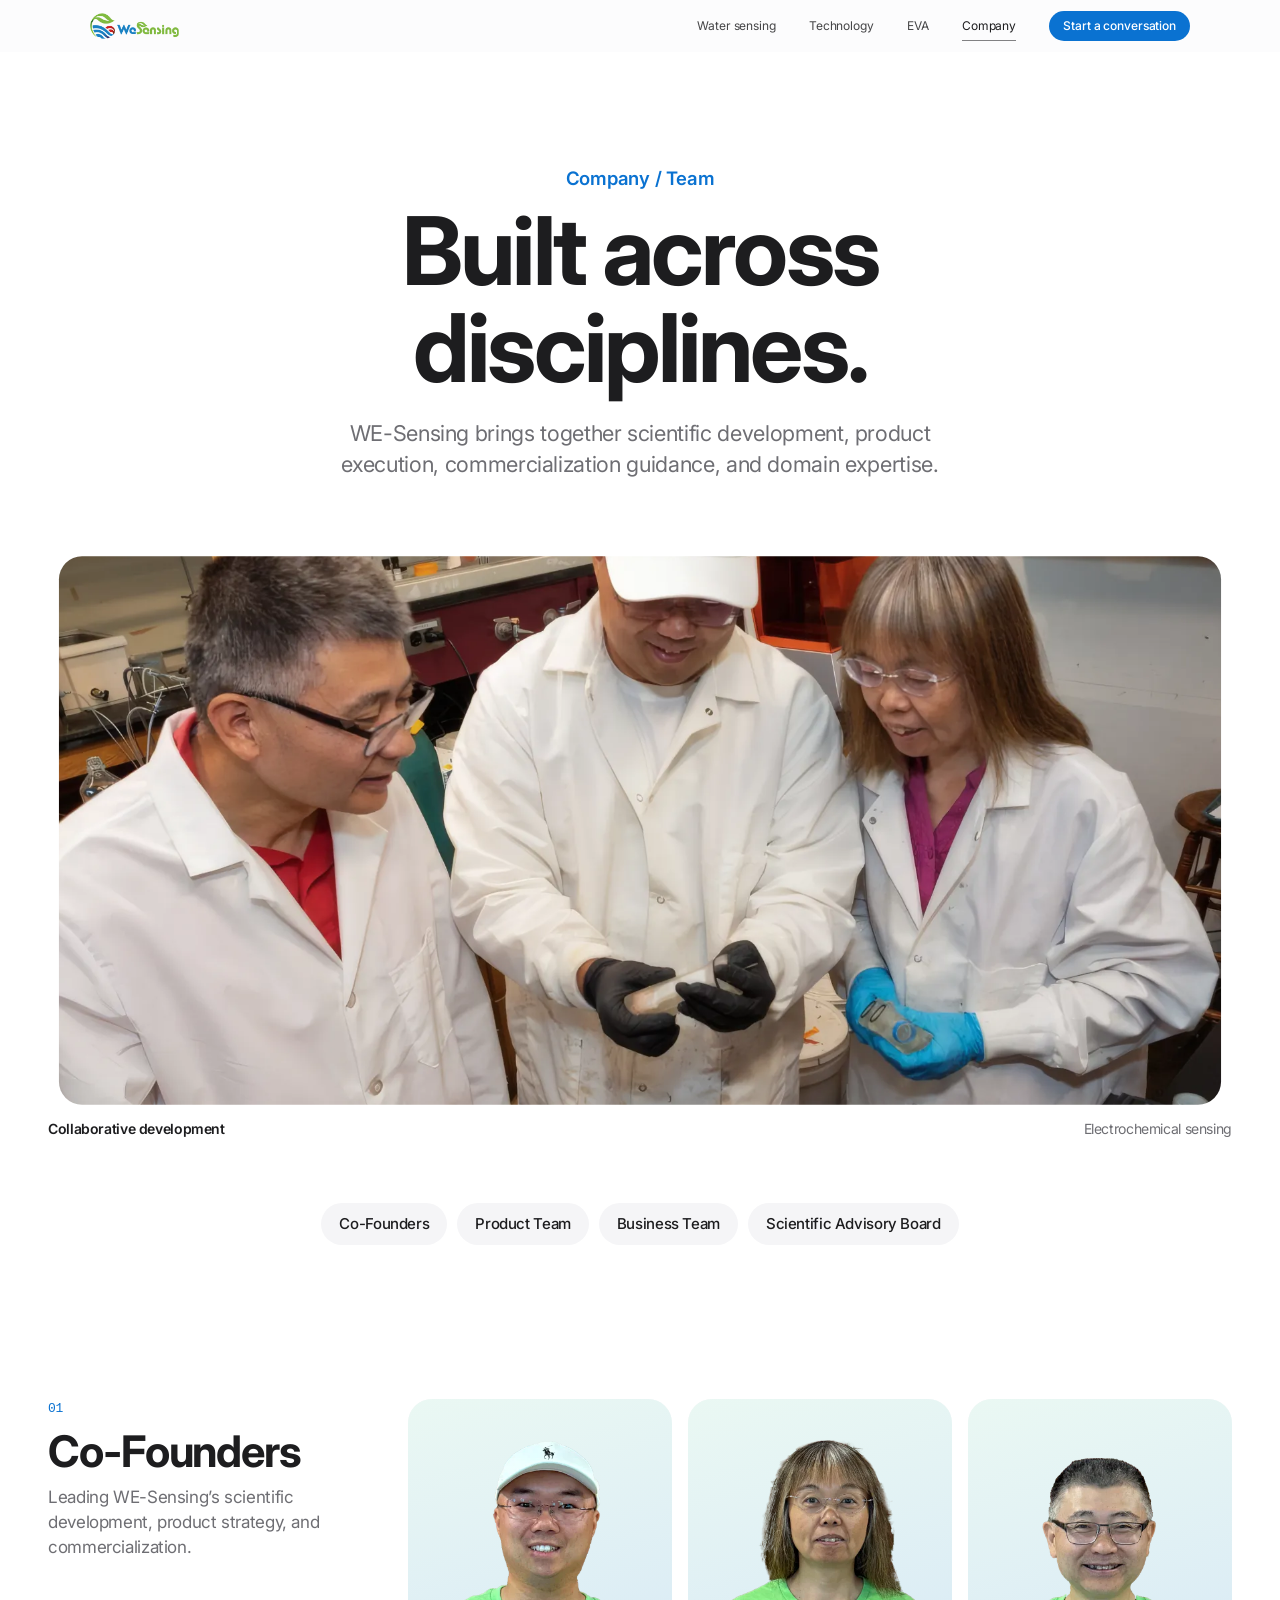
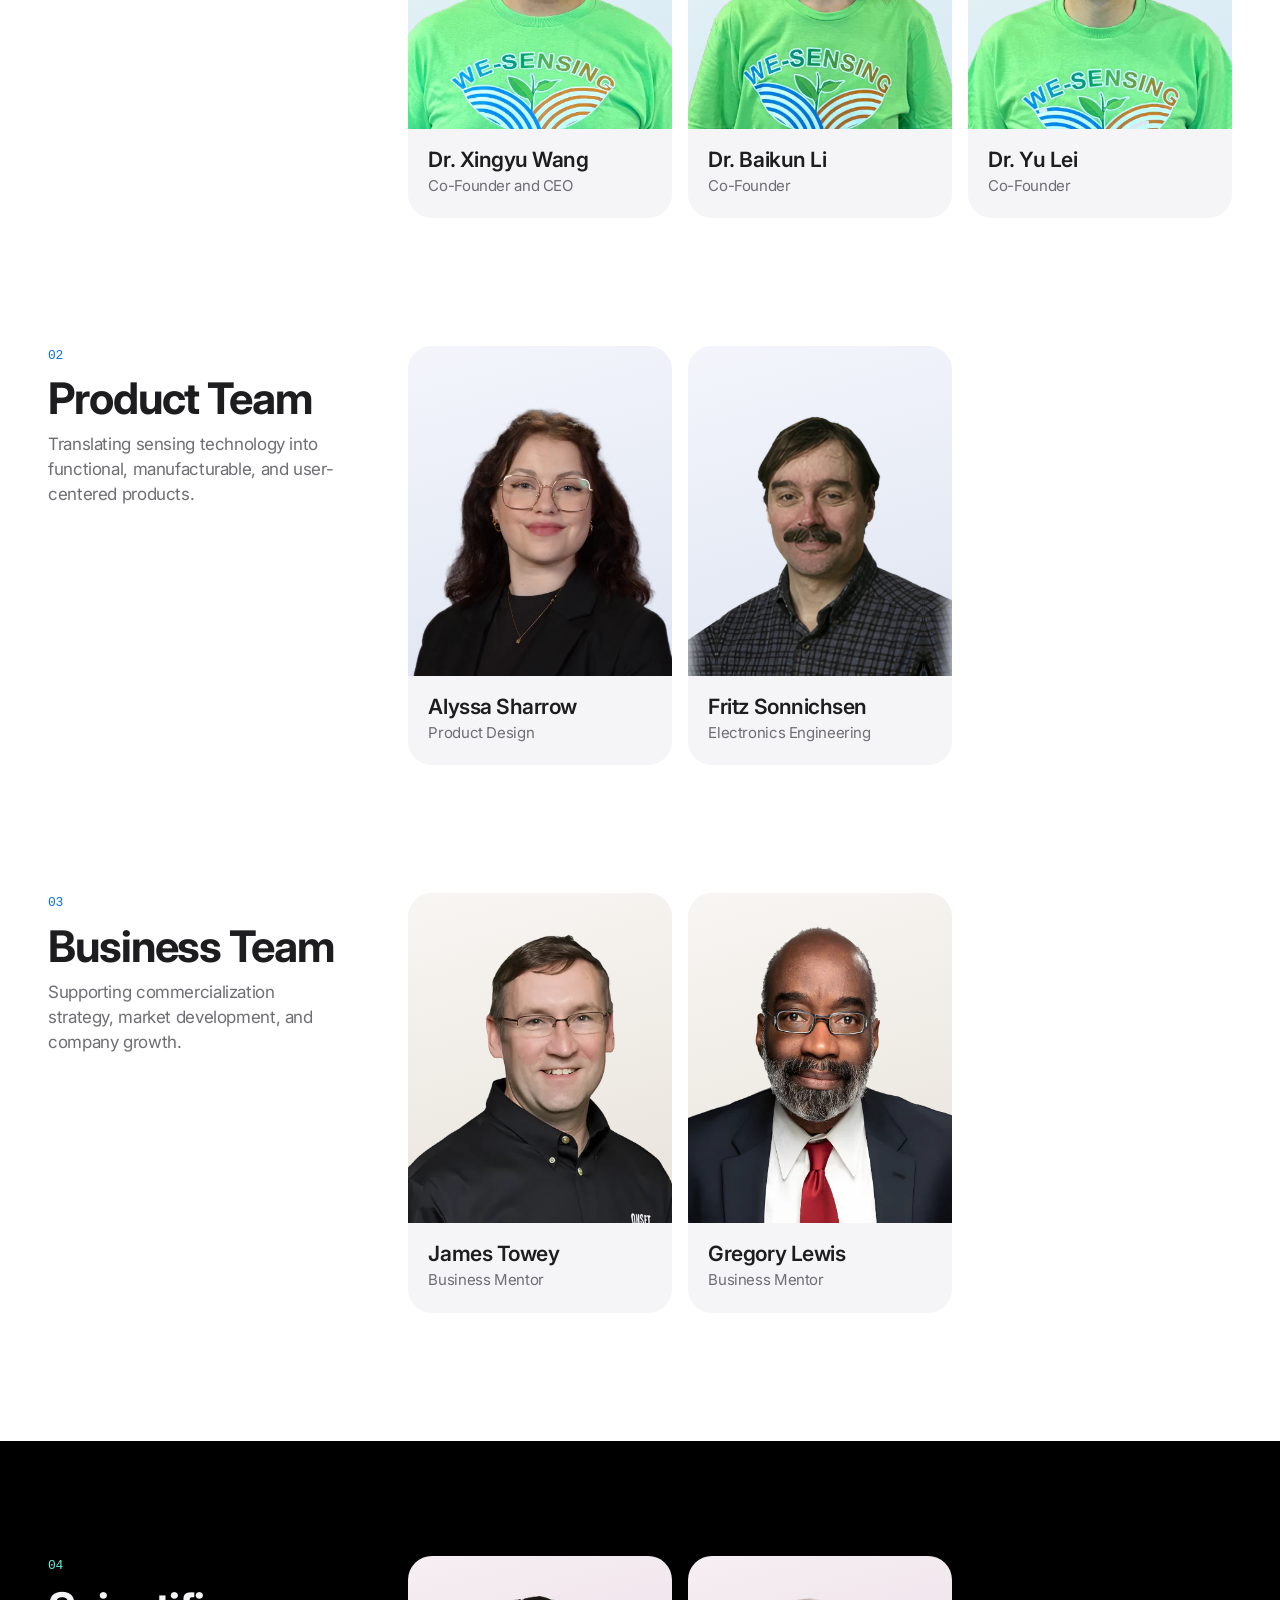
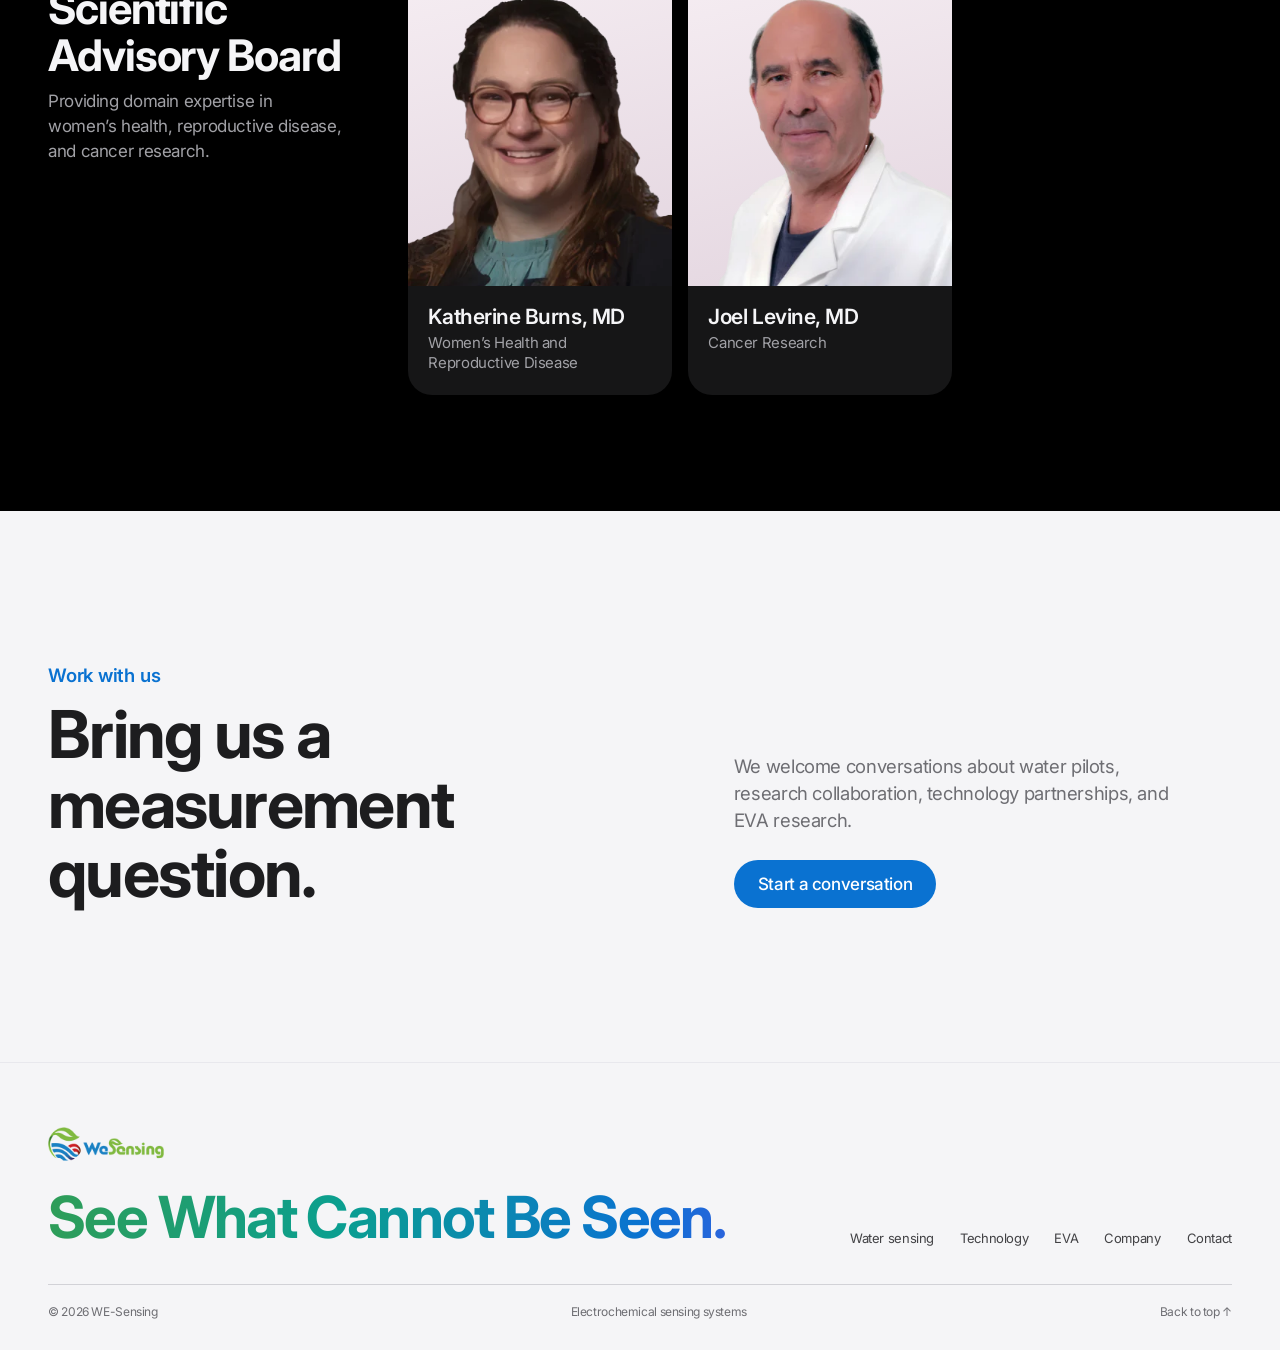
==== commit 13b5a85c: "Lead with the new slogan and refresh EVA and team imagery - Hero headline is now "See What Cannot Be" ====
--- a/company/index.html
+++ b/company/index.html
@@ -9,7 +9,8 @@
   <meta property="og:description" content="Meet the multidisciplinary team supporting WE-Sensing and EVA.">
   <meta property="og:type" content="website">
   <meta property="og:url" content="https://we-sensing.com/company">
-  <meta property="og:image" content="https://we-sensing.com/assets/og/we-sensing-social.jpg">
+  <meta property="og:image" content="https://we-sensing.com/assets/og/we-sensing-social.jpg?v=20261001">
+  <meta property="og:image:alt" content="WE-Sensing — See What Cannot Be Seen">
   <meta name="twitter:card" content="summary_large_image">
   <link rel="canonical" href="https://we-sensing.com/company">
   <title>Company and Team | WE-Sensing</title>
--- a/assets/page-extensions.css
+++ b/assets/page-extensions.css
@@ -96,6 +96,13 @@
   transform-origin: center bottom; transition: transform .9s var(--ease);
 }
 .team-directory .team-card:hover .team-card__portrait img { transform: scale(1.045); }
+/* Tightly cropped photos (portraitScale in team-data.js) are shown whole, bottom-anchored, and scaled
+   so faces match the other portraits; their image edges are feathered in the WebP itself. */
+.team-directory .team-card__portrait--fitted img {
+  object-fit: contain; object-position: center bottom;
+  transform: scale(var(--portrait-scale, 1)); transform-origin: 50% 100%;
+}
+.team-directory .team-card:hover .team-card__portrait--fitted img { transform: scale(calc(var(--portrait-scale, 1) * 1.045)); }
 .team-card__body { padding: 18px 20px 22px; }
 .team-directory .team-card h3 { font-size: 21px; font-weight: 600; line-height: 1.2; letter-spacing: -.022em; }
 .team-directory .team-card__role { margin-top: 4px; font-size: 15px; line-height: 1.35; }
@@ -222,8 +229,8 @@
 .eva-product-stage__legend { bottom: clamp(16px, 2.4vw, 30px); flex-wrap: wrap; gap: 8px 22px; }
 .eva-product-stage__legend span { display: inline-flex; align-items: center; gap: 8px; }
 .eva-product-stage__legend i { width: 7px; height: 7px; border-radius: 50%; background: var(--eva-rose); box-shadow: 0 0 10px rgba(233, 119, 134, .9); }
-.eva-product-stage__legend span:nth-child(2) i { background: #5fd0e0; box-shadow: 0 0 10px rgba(95, 208, 224, .9); }
-.eva-product-stage__legend span:nth-child(3) i { background: #f5d6df; box-shadow: none; }
+.eva-product-stage__legend span:nth-child(2) i { background: #f7b6c2; box-shadow: 0 0 10px rgba(247, 182, 194, .9); }
+.eva-product-stage__legend span:nth-child(3) i { background: #fff; box-shadow: none; }
 .eva-hero-disclaimer {
   display: flex; flex-wrap: wrap; align-items: baseline; justify-content: center; gap: 4px 12px;
   width: fit-content; max-width: var(--page); margin: 28px auto 0; padding: 12px 22px;
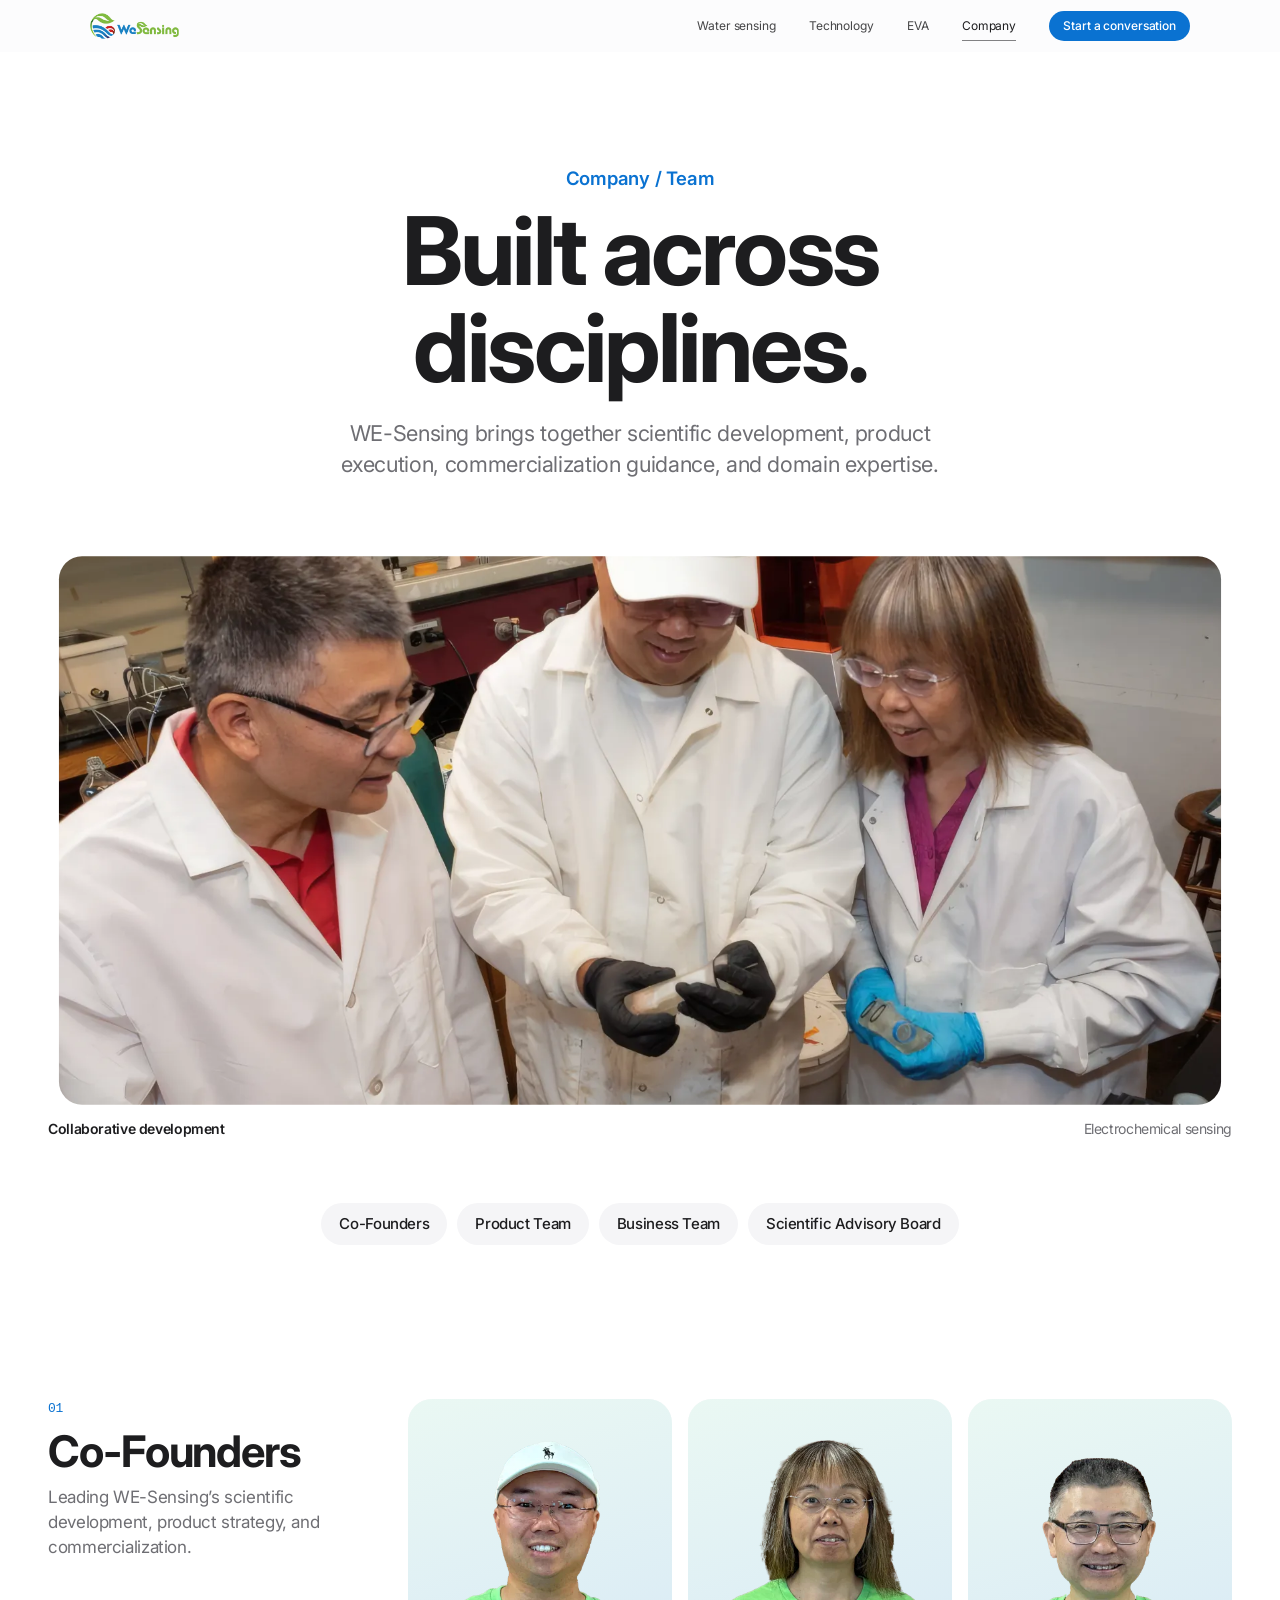
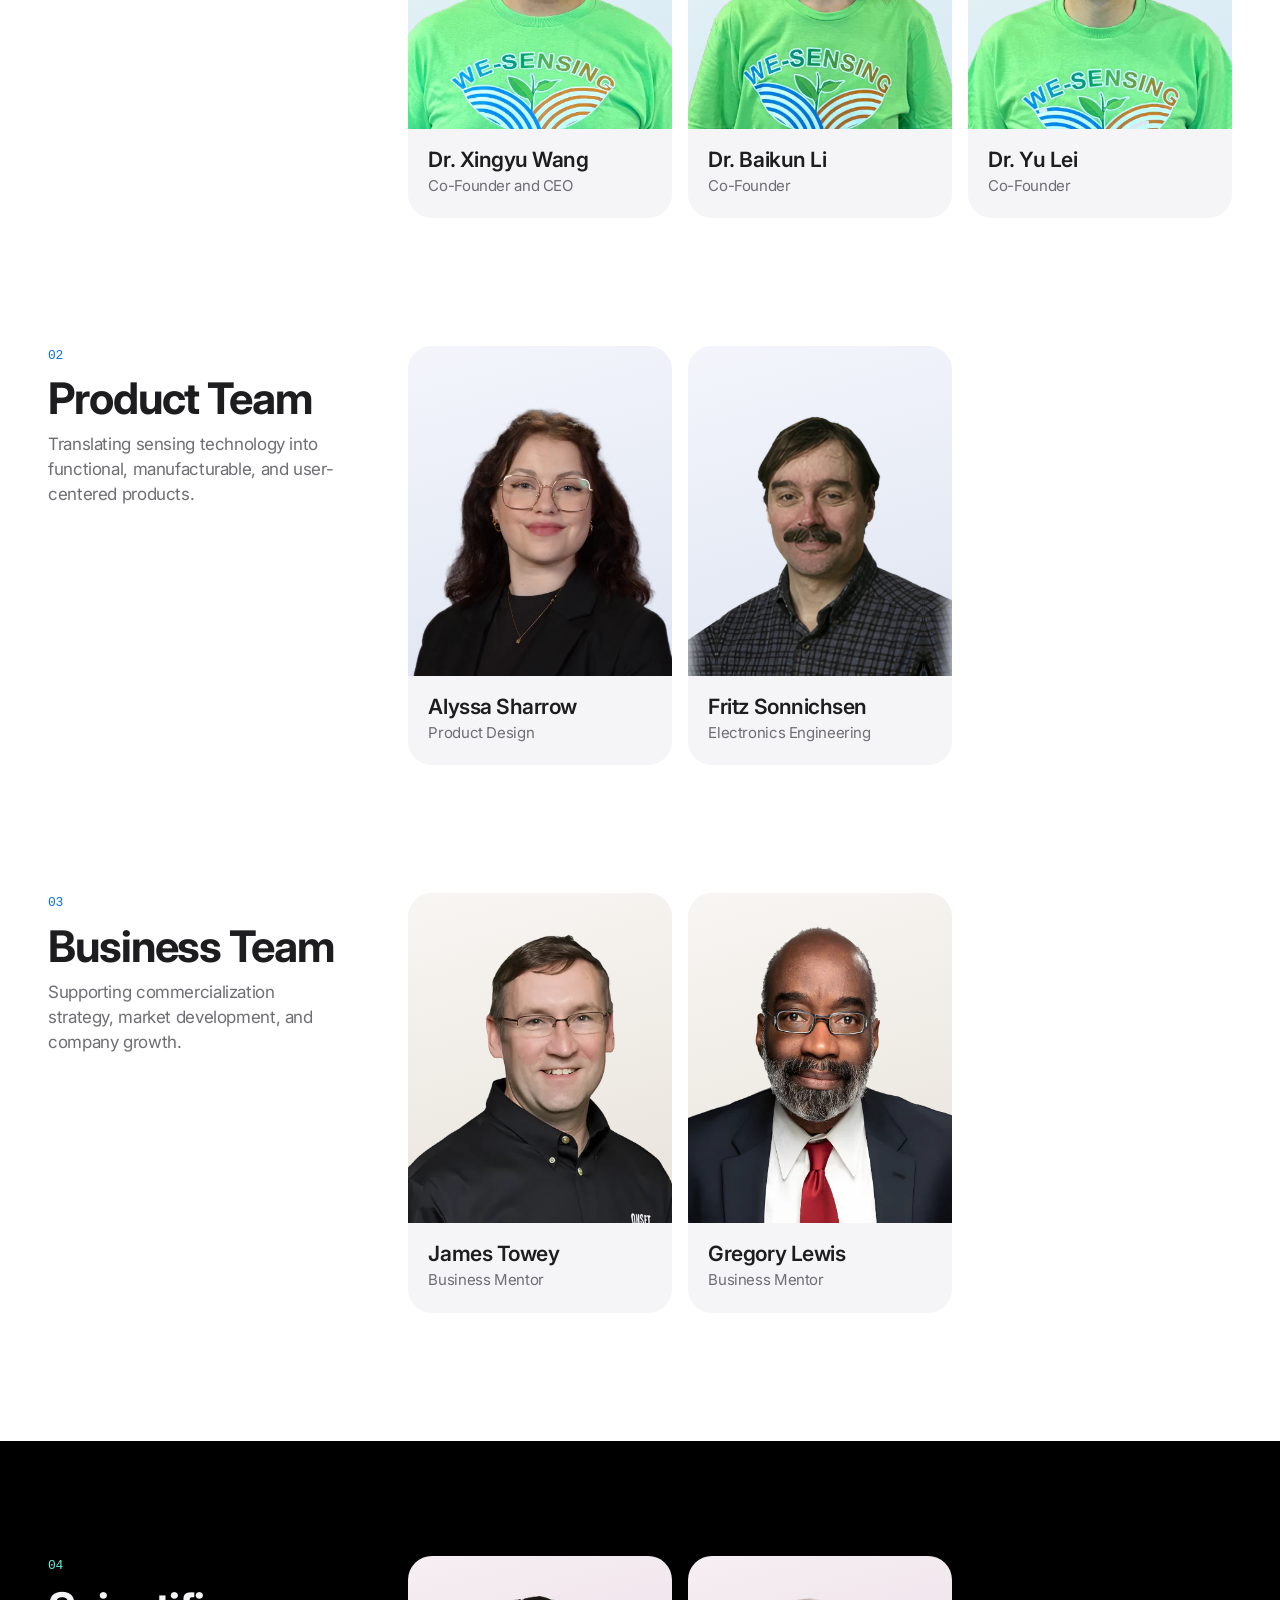
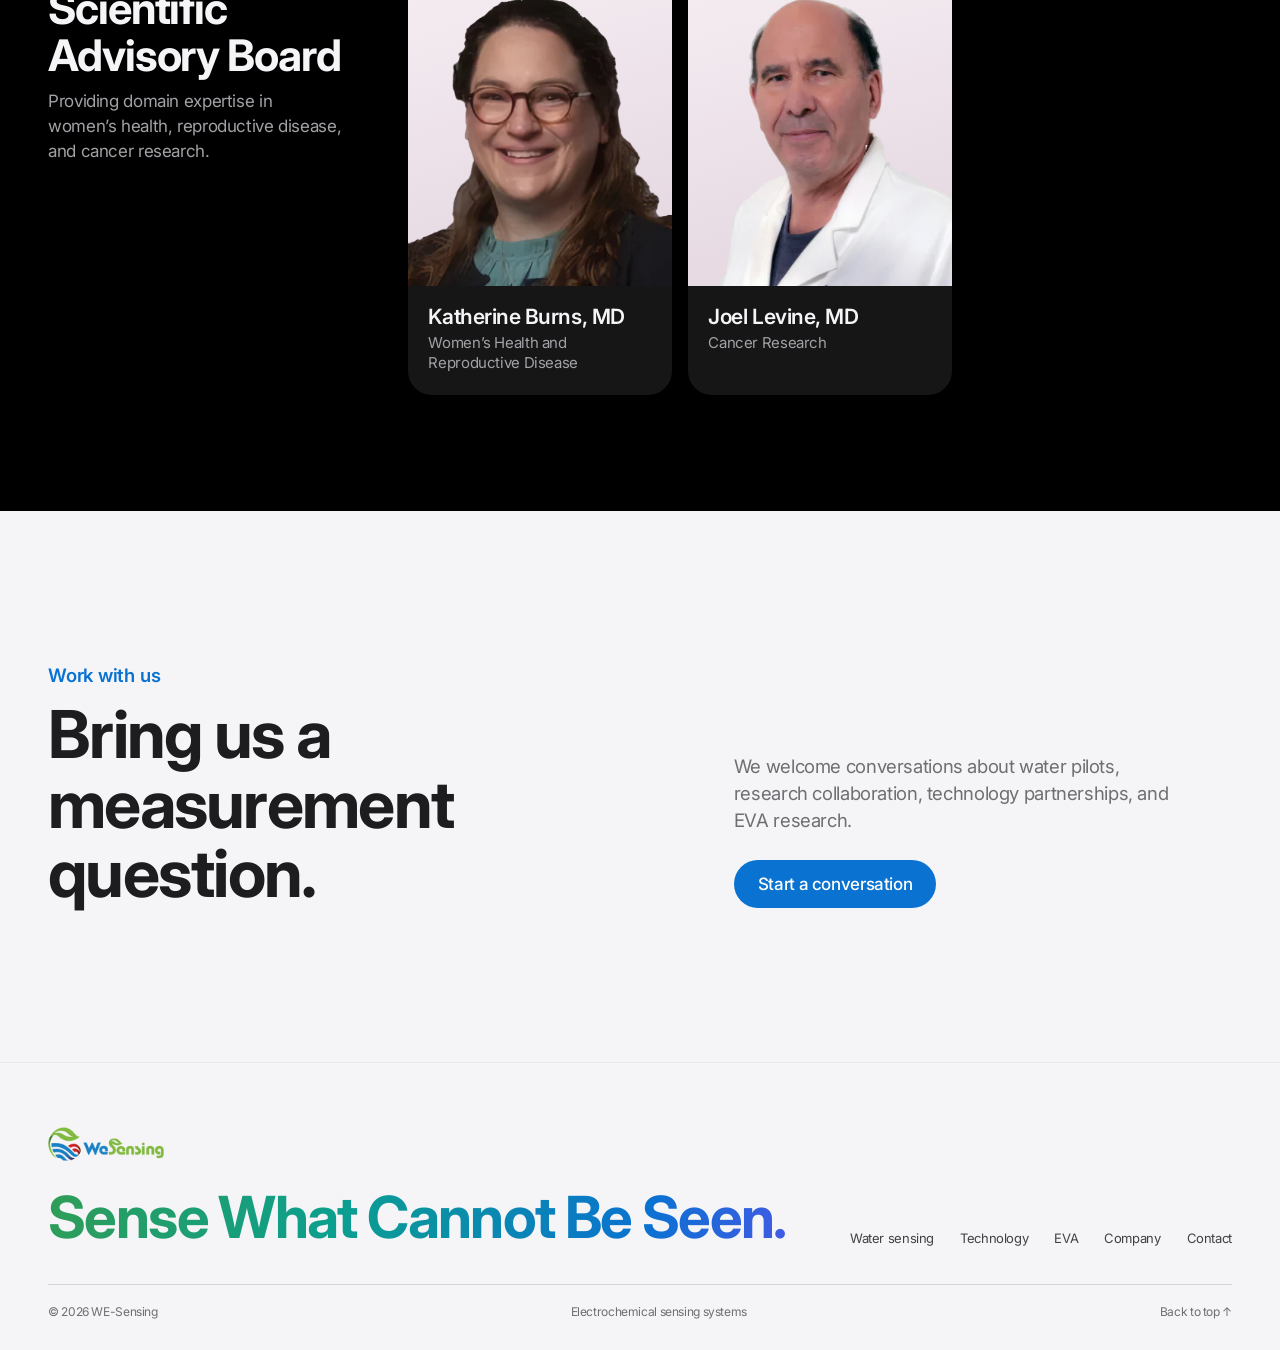
==== commit d75bfc73: "Change the slogan to "Sense What Cannot Be Seen." Update the hero headline, footers, Squarespace she" ====
--- a/company/index.html
+++ b/company/index.html
@@ -9,8 +9,8 @@
   <meta property="og:description" content="Meet the multidisciplinary team supporting WE-Sensing and EVA.">
   <meta property="og:type" content="website">
   <meta property="og:url" content="https://we-sensing.com/company">
-  <meta property="og:image" content="https://we-sensing.com/assets/og/we-sensing-social.jpg?v=20261001">
-  <meta property="og:image:alt" content="WE-Sensing — See What Cannot Be Seen">
+  <meta property="og:image" content="https://we-sensing.com/assets/og/we-sensing-social.jpg?v=20261001b">
+  <meta property="og:image:alt" content="WE-Sensing — Sense What Cannot Be Seen">
   <meta name="twitter:card" content="summary_large_image">
   <link rel="canonical" href="https://we-sensing.com/company">
   <title>Company and Team | WE-Sensing</title>
@@ -85,7 +85,7 @@
     <div class="page-width footer-top">
       <div class="footer-brand-block">
         <a class="brand footer-brand" href="../" data-local-page="../index.html" aria-label="WE-Sensing home"><img class="brand-logo" src="../assets/logos/web/we-sensing.webp" width="640" height="188" alt="" loading="lazy"></a>
-        <p class="footer-slogan">See What Cannot Be Seen.</p>
+        <p class="footer-slogan">Sense What Cannot Be Seen.</p>
       </div>
       <nav aria-label="Footer navigation"><a href="../#water" data-local-page="../index.html#water">Water sensing</a><a href="../#technology" data-local-page="../index.html#technology">Technology</a><a href="../eva/" data-local-page="../eva/index.html">EVA</a><a href="./" data-local-page="index.html" aria-current="page">Company</a><a href="../#contact" data-local-page="../index.html#contact">Contact</a></nav>
     </div>
